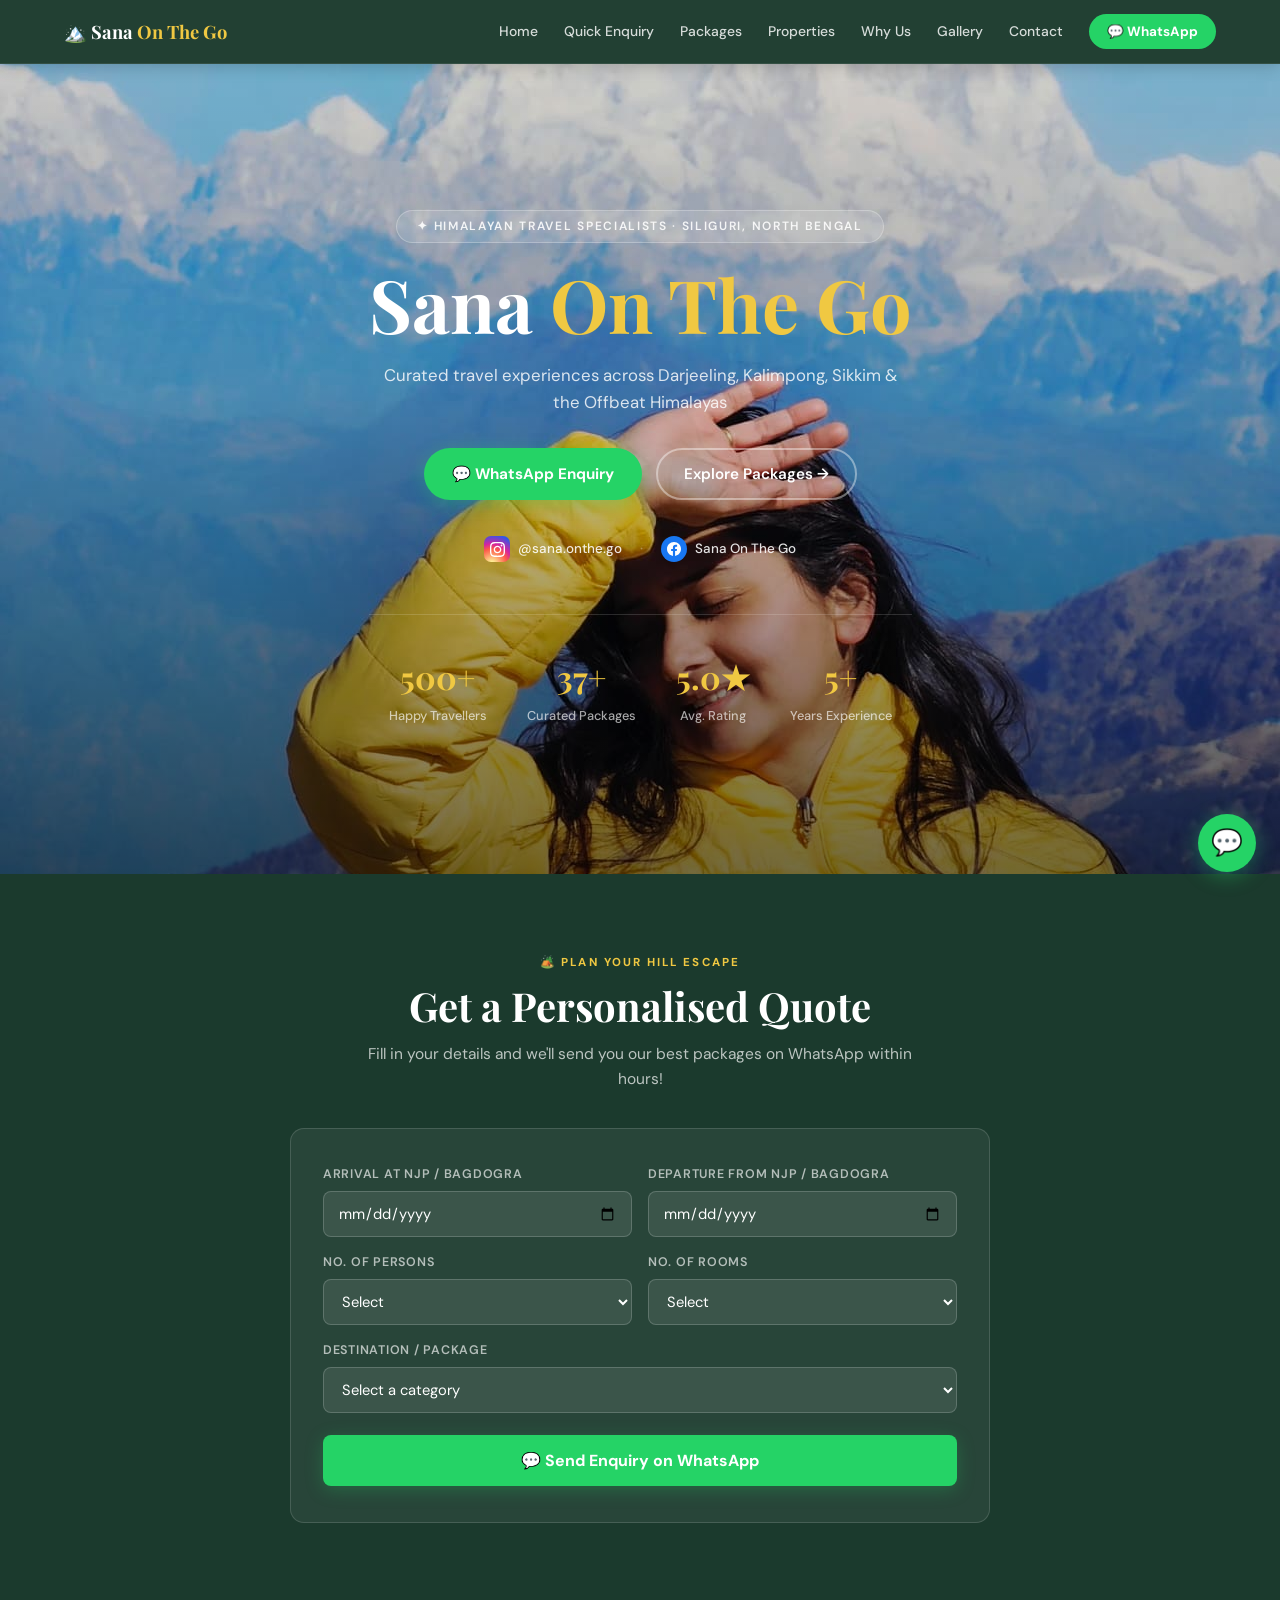
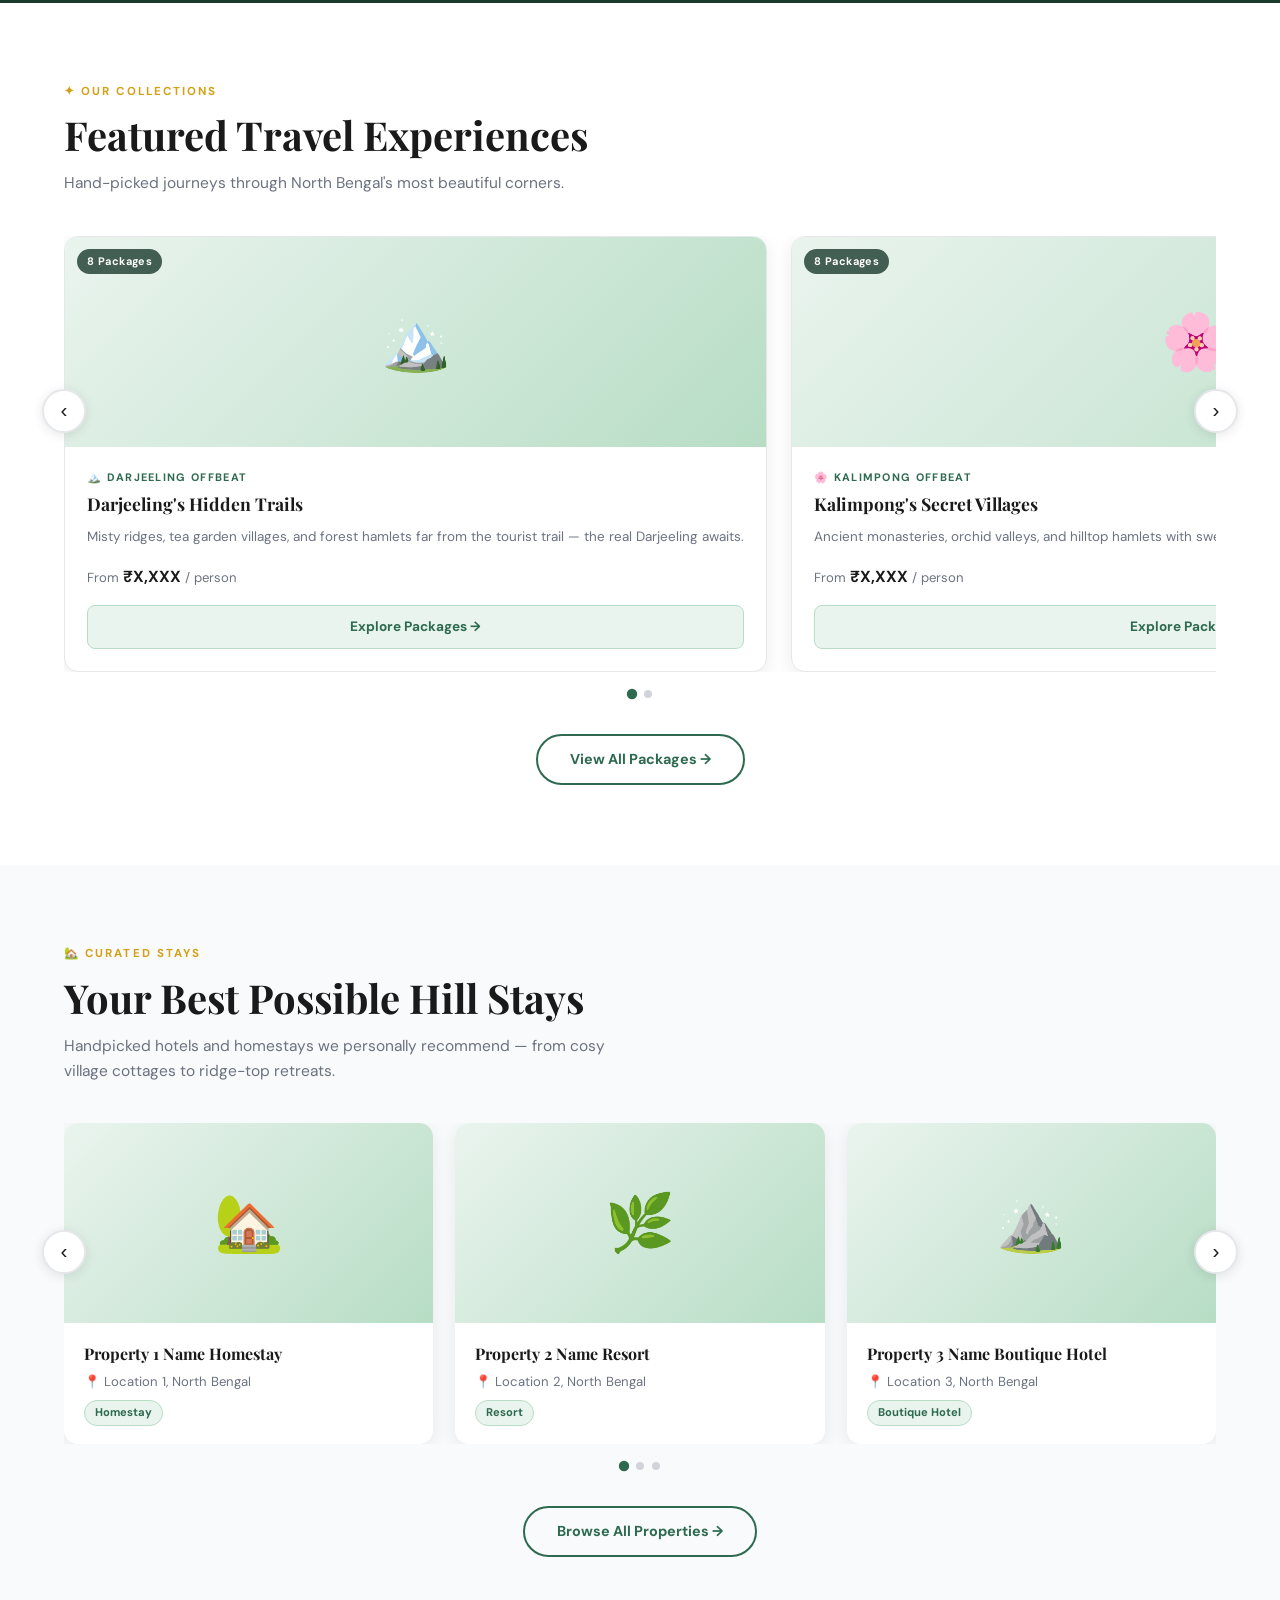
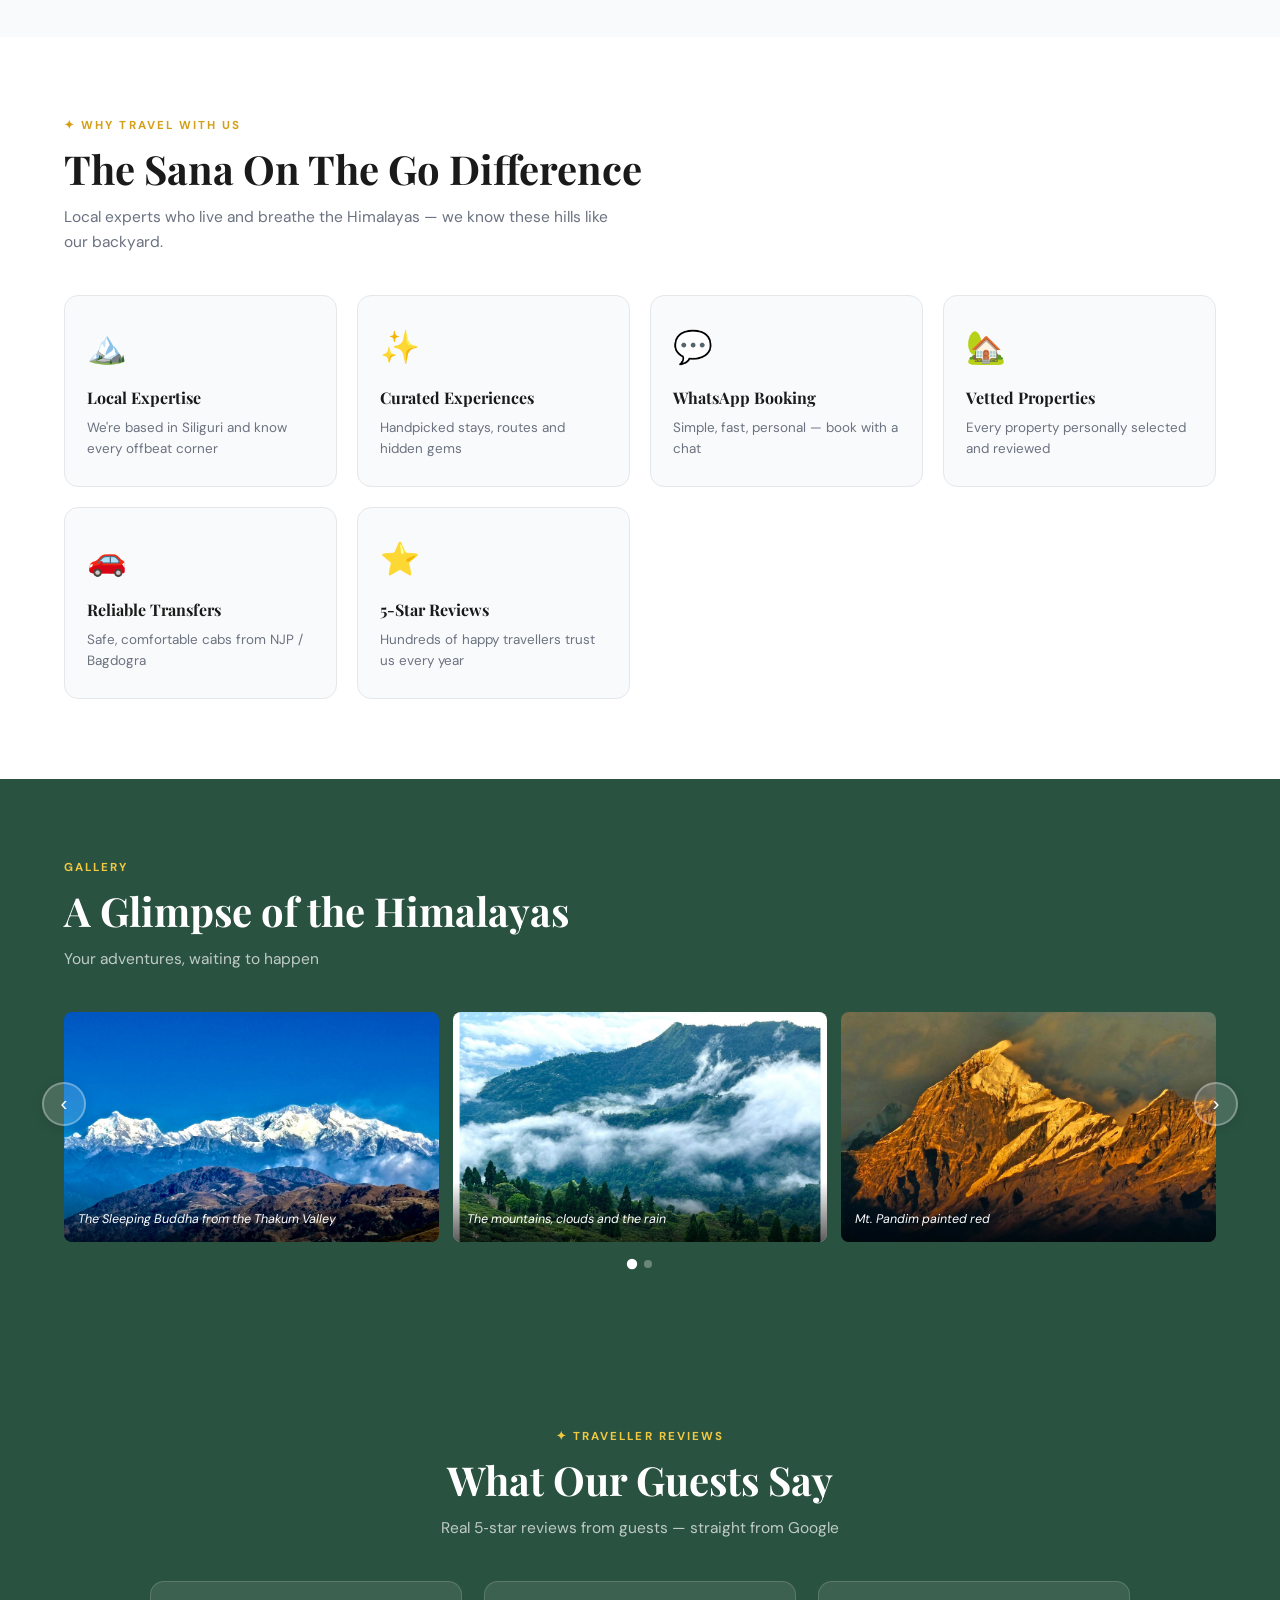
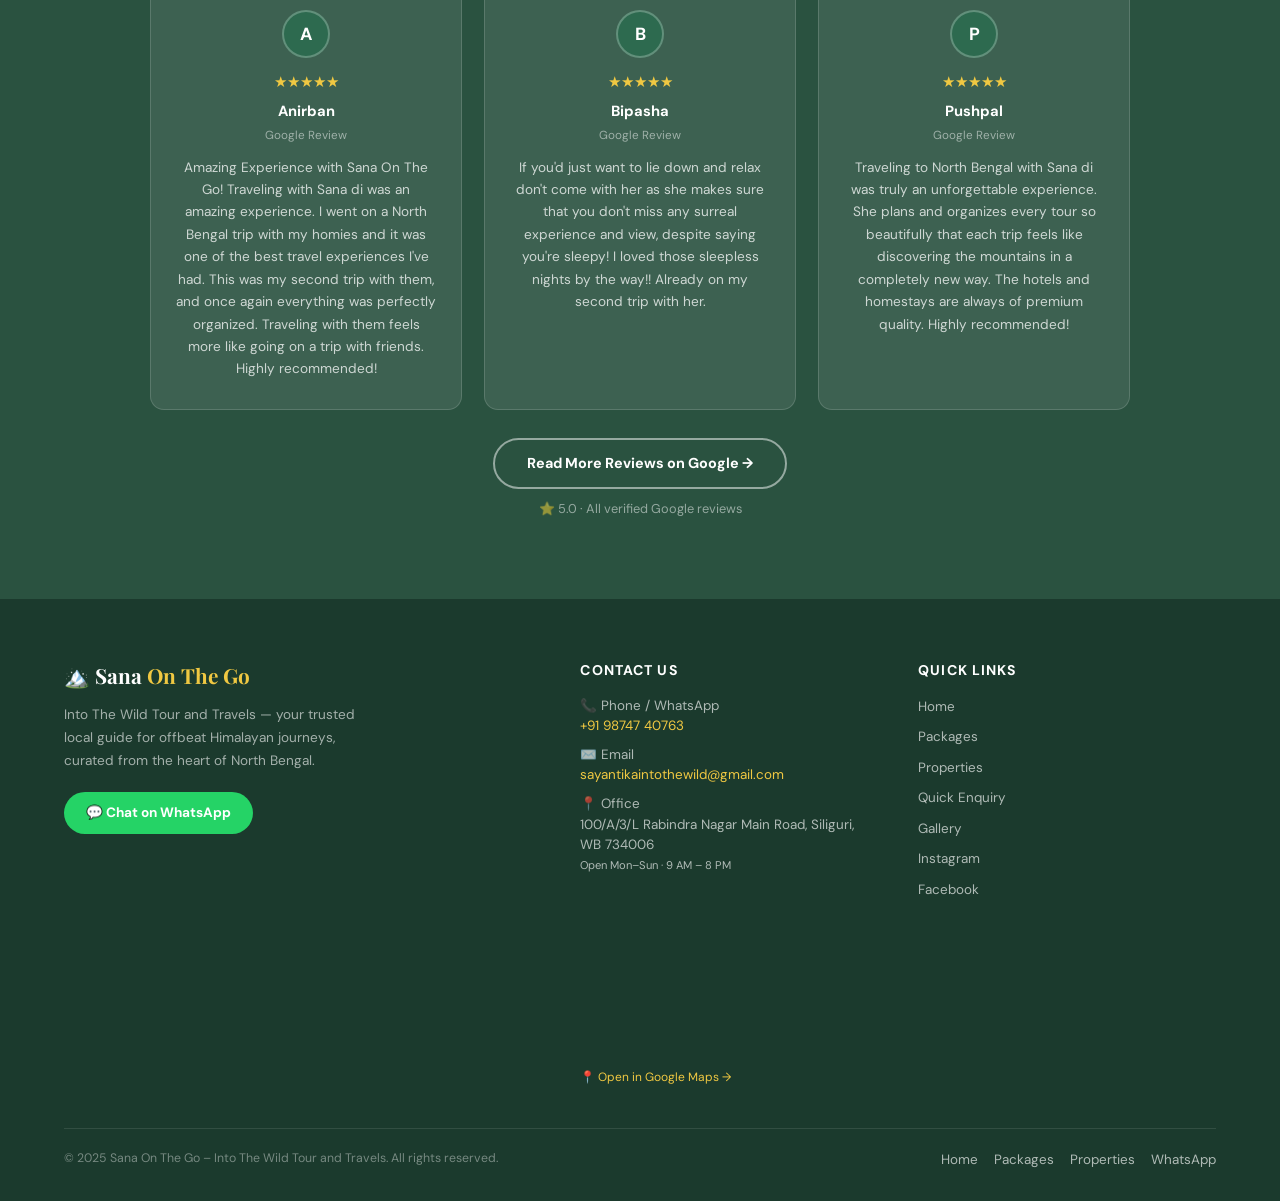
==== index.html @ be175240 "Enhance CSS styles and update destination options Added overflow-x:hidden to body and html styles. U" ====
<!DOCTYPE html>
<html lang="en">
<head>
  <meta charset="UTF-8" />
  <meta name="viewport" content="width=device-width, initial-scale=1.0" />
  <title>Sana On The Go | Best Travel Agency in North Bengal – Darjeeling, Sikkim, Kalimpong Tours</title>
  <meta name="description" content="Sana On The Go – curated offbeat tours across Darjeeling, Kalimpong, Sikkim & North Bengal. WhatsApp-first booking, handpicked stays, local expertise." />
  <link rel="preconnect" href="https://fonts.googleapis.com" />
  <link rel="preconnect" href="https://fonts.gstatic.com" crossorigin />
  <link href="https://fonts.googleapis.com/css2?family=Playfair+Display:wght@400;600;700&family=DM+Sans:wght@300;400;500;600&display=swap" rel="stylesheet" />
  <style>
    :root {
      --green-dark:  #1B3A2D;
      --green:       #2D6A4F;
      --green-light: #3A8C65;
      --green-pale:  #EAF4EE;
      --gold:        #D4A017;
      --gold-light:  #F0C842;
      --white:       #FFFFFF;
      --off-white:   #F9FAFB;
      --dark:        #1A1A1A;
      --text:        #2D2D2D;
      --muted:       #6B7280;
      --border:      #E5E7EB;
      --wa-green:    #25D366;
      --radius:      14px;
      --radius-sm:   8px;
      --shadow:      0 4px 20px rgba(0,0,0,0.08);
      --shadow-lg:   0 8px 40px rgba(0,0,0,0.13);
      --font-d:      'Playfair Display', serif;
      --font-b:      'DM Sans', sans-serif;
    }
    *, *::before, *::after { margin:0; padding:0; box-sizing:border-box; }
    html { scroll-behavior:smooth; overflow-x:hidden; }
    body { font-family:var(--font-b); color:var(--text); background:#fff; line-height:1.6; overflow-x:hidden; }
    img { max-width:100%; }
    a { text-decoration:none; }

    /* TOAST */
    .wa-toast {
      display:none; position:fixed; top:22px; left:50%; transform:translateX(-50%);
      background:#25D366; color:#fff; padding:11px 28px; border-radius:40px;
      font-size:.9rem; font-weight:600; z-index:9999;
      box-shadow:0 4px 20px rgba(37,211,102,.35);
    }
    .wa-toast.show { display:block; animation:tin .3s ease; }
    @keyframes tin { from{opacity:0;transform:translateX(-50%) translateY(-10px)} to{opacity:1;transform:translateX(-50%) translateY(0)} }

    /* NAV */
    nav {
      position:sticky; top:0; z-index:100;
      background:rgba(27,58,45,.97); backdrop-filter:blur(12px);
      border-bottom:1px solid rgba(255,255,255,.08);
      display:flex; align-items:center; justify-content:space-between;
      padding:0 5%; height:64px; box-shadow:0 2px 16px rgba(0,0,0,.2);
    }
    .nav-brand { font-family:var(--font-d); font-size:1.15rem; font-weight:700; color:#fff; }
    .nav-brand span { color:var(--gold-light); }
    .nav-links { display:flex; gap:26px; align-items:center; }
    .nav-links a { color:rgba(255,255,255,.82); font-size:.87rem; font-weight:500; transition:color .2s; }
    .nav-links a:hover { color:var(--gold-light); }
    .nav-wa { background:var(--wa-green); color:#fff !important; padding:7px 18px; border-radius:40px; font-weight:700 !important; font-size:.84rem !important; }
    .nav-wa:hover { background:#1ebe5d !important; }
    .nav-ham { display:none; background:none; border:none; cursor:pointer; padding:4px; }
    .nav-ham span { display:block; width:24px; height:2px; background:#fff; margin:5px 0; border-radius:2px; }
    .mob-nav { display:none; flex-direction:column; position:fixed; top:64px; left:0; right:0; z-index:99; background:var(--green-dark); border-bottom:1px solid rgba(255,255,255,.1); box-shadow:0 8px 24px rgba(0,0,0,.25); }
    .mob-nav.open { display:flex; }
    .mob-nav a { color:rgba(255,255,255,.85); font-size:.95rem; font-weight:500; padding:14px 5%; border-bottom:1px solid rgba(255,255,255,.07); transition:background .15s; }
    .mob-nav a:hover { background:rgba(255,255,255,.06); color:var(--gold-light); }
    @media(max-width:768px){ .nav-links{display:none} .nav-ham{display:block} }

    /* HERO */
    .hero { position:relative; min-height:90vh; display:flex; align-items:center; justify-content:center; text-align:center; overflow:hidden; background:#000; }
    .hero-bg { position:absolute; inset:0; background:url('images/hero.jpeg') center/cover no-repeat; opacity:1; }
    .hero-overlay { position:absolute; inset:0; background:linear-gradient(to bottom, rgba(0,0,0,0.08) 0%, rgba(0,0,0,0.15) 40%, rgba(0,0,0,0.55) 100%); }
    .hero-content { position:relative; z-index:2; max-width:700px; padding:0 24px; }
    .hero-badge { display:inline-block; background:rgba(255,255,255,.12); border:1px solid rgba(255,255,255,.25); color:rgba(255,255,255,.88); font-size:.75rem; font-weight:600; letter-spacing:.14em; text-transform:uppercase; padding:6px 20px; border-radius:40px; margin-bottom:20px; }
    .hero h1 { font-family:var(--font-d); font-size:clamp(2.8rem,6vw,4.6rem); font-weight:700; color:#fff; line-height:1.1; margin-bottom:18px; }
    .hero h1 span { color:var(--gold-light); }
    .hero p { font-size:1.05rem; color:rgba(255,255,255,.82); max-width:520px; margin:0 auto 32px; }
    .hero-cta { display:flex; gap:14px; justify-content:center; flex-wrap:wrap; margin-bottom:36px; }
    .btn-wa { background:var(--wa-green); color:#fff; padding:14px 28px; border-radius:50px; font-weight:700; font-size:.95rem; box-shadow:0 4px 18px rgba(37,211,102,.3); transition:.2s; }
    .btn-wa:hover { background:#1ebe5d; transform:translateY(-2px); }
    .btn-outline-w { background:transparent; color:#fff; border:2px solid rgba(255,255,255,.4); padding:12px 26px; border-radius:50px; font-weight:600; font-size:.95rem; transition:.2s; }
    .btn-outline-w:hover { background:rgba(255,255,255,.1); border-color:rgba(255,255,255,.7); }

    /* Social icons in hero */
    .hero-socials { display:flex; gap:18px; justify-content:center; align-items:center; }
    .hero-socials a { display:flex; align-items:center; gap:8px; color:rgba(255,255,255,.88); font-size:.84rem; font-weight:500; transition:opacity .2s; }
    .hero-socials a:hover { opacity:.75; }
    .soc-div { color:rgba(255,255,255,.3); }
    .insta-icon { background:radial-gradient(circle at 30% 107%, #fdf497 0%, #fdf497 5%, #fd5949 45%, #d6249f 60%, #285AEB 90%); border-radius:7px; width:26px; height:26px; display:flex; align-items:center; justify-content:center; flex-shrink:0; }
    .insta-icon svg { fill:#fff; width:15px; height:15px; }
    .fb-icon { background:#1877F2; border-radius:50%; width:26px; height:26px; display:flex; align-items:center; justify-content:center; flex-shrink:0; }
    .fb-icon svg { fill:#fff; width:14px; height:14px; }

    .hero-stats { display:flex; justify-content:center; gap:40px; flex-wrap:wrap; margin-top:52px; padding-top:36px; border-top:1px solid rgba(255,255,255,.15); }
    .hero-stat strong { display:block; font-family:var(--font-d); font-size:2rem; color:var(--gold-light); font-weight:700; }
    .hero-stat span { font-size:.8rem; color:rgba(255,255,255,.65); font-weight:500; }

    /* SECTION COMMON */
    section { padding:80px 5%; }
    .sec-label { font-size:.72rem; font-weight:700; letter-spacing:.18em; text-transform:uppercase; color:var(--gold); margin-bottom:10px; }
    .sec-title { font-family:var(--font-d); font-size:clamp(1.8rem,3.5vw,2.5rem); font-weight:700; color:var(--dark); margin-bottom:12px; line-height:1.2; }
    .sec-sub { color:var(--muted); font-size:.97rem; max-width:560px; }
    .sec-cta { margin-top:36px; text-align:center; }
    .btn-outline-g { display:inline-block; border:2px solid var(--green); color:var(--green); padding:12px 32px; border-radius:40px; font-weight:700; font-size:.9rem; transition:.2s; }
    .btn-outline-g:hover { background:var(--green); color:#fff; }

    /* BOOKING */
    #booking { background:var(--green-dark); }
    #booking .sec-label { color:var(--gold-light); }
    #booking .sec-title { color:#fff; }
    #booking .sec-sub { color:rgba(255,255,255,.7); margin:0 auto 36px; }
    #booking .inner { max-width:700px; margin:0 auto; text-align:center; }
    .booking-form { background:rgba(255,255,255,.06); border:1.5px solid rgba(255,255,255,.14); border-radius:var(--radius); padding:36px 32px; }
    .form-grid { display:grid; grid-template-columns:1fr 1fr; gap:16px; margin-bottom:16px; }
    @media(max-width:540px){ .form-grid{grid-template-columns:1fr} }
    .form-field { display:flex; flex-direction:column; gap:6px; text-align:left; }
    .form-field label { font-size:.78rem; font-weight:600; color:rgba(255,255,255,.65); text-transform:uppercase; letter-spacing:.06em; }
    .form-field input, .form-field select { padding:11px 14px; border:1.5px solid rgba(255,255,255,.18); border-radius:var(--radius-sm); font-family:var(--font-b); font-size:.92rem; color:#fff; background:rgba(255,255,255,.09); transition:border-color .2s; outline:none; }
    .form-field select option { background:var(--green-dark); color:#fff; }
    .form-field input:focus, .form-field select:focus { border-color:var(--gold-light); background:rgba(255,255,255,.13); }
    .form-field input.err, .form-field select.err { border-color:#f87171; }
    .ferr { font-size:.74rem; color:#f87171; display:none; margin-top:2px; }
    .ferr.show { display:block; }
    .btn-wa-submit { width:100%; margin-top:6px; background:var(--wa-green); color:#fff; border:none; padding:15px; border-radius:var(--radius-sm); font-family:var(--font-b); font-size:1rem; font-weight:700; cursor:pointer; transition:.2s; box-shadow:0 4px 18px rgba(37,211,102,.25); }
    .btn-wa-submit:hover { background:#1ebe5d; transform:translateY(-1px); }

    /* PACKAGES SLIDER */
    #packages { background:#fff; }
    .sl-outer { position:relative; margin-top:40px; max-width:100%; }
    .sl-vp { overflow:hidden; width:100%; }
    .sl-track { display:flex; transition:transform .45s cubic-bezier(.4,0,.2,1); will-change:transform; }

    /* Package cards */
    .pkg-card { flex-shrink:0; background:#fff; border-radius:var(--radius); border:1.5px solid var(--border); box-shadow:var(--shadow); overflow:hidden; display:flex; flex-direction:column; transition:transform .2s,box-shadow .2s; }
    .pkg-card:hover { transform:translateY(-5px); box-shadow:var(--shadow-lg); }
    .pkg-img { height:210px; background:linear-gradient(135deg,var(--green-pale),#b7ddc5); display:flex; align-items:center; justify-content:center; font-size:3.5rem; position:relative; overflow:hidden; }
    .pkg-img img { width:100%; height:100%; object-fit:cover; position:absolute; inset:0; }
    .pkg-badge { position:absolute; top:12px; left:12px; background:rgba(27,58,45,.8); color:#fff; font-size:.68rem; font-weight:700; padding:4px 10px; border-radius:20px; letter-spacing:.04em; }
    .pkg-body { padding:22px; flex:1; display:flex; flex-direction:column; }
    .pkg-cat { font-size:.68rem; font-weight:700; color:var(--green); text-transform:uppercase; letter-spacing:.12em; margin-bottom:7px; }
    .pkg-name { font-family:var(--font-d); font-size:1.1rem; font-weight:700; color:var(--dark); margin-bottom:10px; line-height:1.3; }
    .pkg-desc { font-size:.84rem; color:var(--muted); margin-bottom:16px; flex:1; line-height:1.6; }
    .pkg-price { font-size:.82rem; color:var(--muted); margin-bottom:16px; }
    .pkg-price strong { font-size:1rem; color:var(--dark); }
    .btn-pkg { display:block; text-align:center; background:var(--green-pale); color:var(--green); border:1.5px solid #b7ddc5; padding:10px; border-radius:var(--radius-sm); font-size:.85rem; font-weight:700; transition:.2s; }
    .btn-pkg:hover { background:var(--green); color:#fff; border-color:var(--green); }

    /* Custom package card */
    .pkg-custom-card { flex-shrink:0; background:linear-gradient(145deg,var(--green-dark),var(--green)); border-radius:var(--radius); box-shadow:var(--shadow); overflow:hidden; display:flex; flex-direction:column; align-items:center; justify-content:center; text-align:center; padding:36px 28px; gap:14px; min-height:360px; }
    .pkg-custom-card h3 { font-family:var(--font-d); font-size:1.2rem; color:#fff; line-height:1.3; }
    .pkg-custom-card p { font-size:.84rem; color:rgba(255,255,255,.78); line-height:1.6; }
    .btn-custom { background:var(--wa-green); color:#fff; padding:11px 24px; border-radius:40px; font-weight:700; font-size:.88rem; transition:.2s; }
    .btn-custom:hover { background:#1ebe5d; }

    /* Slider controls */
    .sl-btn { position:absolute; top:40%; transform:translateY(-50%); background:#fff; border:2px solid var(--border); width:44px; height:44px; border-radius:50%; font-size:1.3rem; cursor:pointer; z-index:5; display:flex; align-items:center; justify-content:center; box-shadow:0 2px 12px rgba(0,0,0,.1); transition:.2s; color:var(--dark); line-height:1; }
    .sl-btn:hover { background:var(--green-pale); border-color:var(--green); }
    .sl-btn.prev { left:-22px; }
    .sl-btn.next { right:-22px; }
    @media(max-width:600px){ .sl-btn.prev{left:4px} .sl-btn.next{right:4px} }
    .sl-dots { display:flex; justify-content:center; gap:8px; margin-top:18px; }
    .sl-dots button { width:8px; height:8px; border-radius:50%; border:none; background:#d1d5db; cursor:pointer; padding:0; transition:.2s; }
    .sl-dots button.on { background:var(--green); transform:scale(1.3); }

    /* PROPERTIES */
    #properties { background:var(--off-white); }
    .prop-card { flex-shrink:0; background:#fff; border-radius:var(--radius); box-shadow:var(--shadow); overflow:hidden; }
    .prop-img { height:200px; background:linear-gradient(135deg,var(--green-pale),#b7ddc5); display:flex; align-items:center; justify-content:center; font-size:3.5rem; overflow:hidden; position:relative; }
    .prop-img img { width:100%; height:100%; object-fit:cover; position:absolute; inset:0; }
    .prop-body { padding:18px 20px; }
    .prop-name { font-family:var(--font-d); font-size:1rem; font-weight:700; color:var(--dark); margin-bottom:4px; }
    .prop-loc { font-size:.82rem; color:var(--muted); }
    .prop-tag { display:inline-block; margin-top:8px; background:var(--green-pale); border:1px solid #b7ddc5; color:var(--green); font-size:.7rem; font-weight:700; padding:3px 10px; border-radius:20px; }

    /* WHY US */
    #why-us { background:#fff; }
    .why-grid { display:grid; grid-template-columns:repeat(auto-fill,minmax(220px,1fr)); gap:20px; margin-top:40px; }
    .why-card { background:var(--off-white); border:1.5px solid var(--border); border-radius:var(--radius); padding:26px 22px; transition:.2s; }
    .why-card:hover { transform:translateY(-4px); box-shadow:var(--shadow); border-color:#b7ddc5; }
    .why-icon { font-size:2rem; margin-bottom:12px; }
    .why-card h4 { font-family:var(--font-d); font-size:1rem; font-weight:700; color:var(--dark); margin-bottom:6px; }
    .why-card p { font-size:.84rem; color:var(--muted); }

    /* GALLERY */
    #gallery { background:#2A5240; }
    #gallery .sec-label { color:var(--gold-light); }
    #gallery .sec-title { color:#fff; }
    #gallery .sec-sub { color:rgba(255,255,255,.7); }
    #gallery .sl-btn { background:rgba(255,255,255,.15); border-color:rgba(255,255,255,.3); color:#fff; }
    #gallery .sl-btn:hover { background:rgba(255,255,255,.25); }
    #gallery .sl-dots button { background:rgba(255,255,255,.3); }
    #gallery .sl-dots button.on { background:#fff; }
    .gal-slide { flex-shrink:0; border-radius:var(--radius-sm); overflow:hidden; position:relative; }
    .gal-slide img { width:100%; height:230px; object-fit:cover; display:block; transition:transform .35s; }
    .gal-slide:hover img { transform:scale(1.04); }
    .gal-cap { position:absolute; bottom:0; left:0; right:0; background:linear-gradient(to top,rgba(0,0,0,.65),transparent); color:#fff; padding:28px 14px 12px; font-size:.78rem; font-style:italic; }

    /* REVIEWS — centred */
    #reviews { background:#2A5240; }
    #reviews .sec-label { color:var(--gold-light); }
    #reviews .sec-title { color:#fff; }
    #reviews .sec-sub { color:rgba(255,255,255,.7); }
    .reviews-wrap { max-width:980px; margin:0 auto; text-align:center; }
    .reviews-wrap .sec-sub { margin:0 auto; }
    .reviews-grid { display:grid; grid-template-columns:repeat(3,1fr); gap:22px; margin-top:40px; }
    @media(max-width:860px){ .reviews-grid{grid-template-columns:1fr 1fr} }
    @media(max-width:580px){ .reviews-grid{grid-template-columns:1fr} }
    .review-card { background:rgba(255,255,255,.09); border:1.5px solid rgba(255,255,255,.15); border-radius:var(--radius); padding:28px 24px; display:flex; flex-direction:column; align-items:center; text-align:center; }
    .review-av { width:48px; height:48px; border-radius:50%; background:var(--green); color:#fff; display:flex; align-items:center; justify-content:center; font-weight:700; font-size:1.1rem; margin-bottom:12px; flex-shrink:0; border:2px solid rgba(255,255,255,.25); }
    .review-stars { color:var(--gold-light); font-size:.95rem; margin-bottom:6px; }
    .review-name { font-weight:700; font-size:.92rem; margin-bottom:2px; color:#fff; }
    .review-src { font-size:.73rem; color:rgba(255,255,255,.5); margin-bottom:12px; }
    .review-text { font-size:.85rem; color:rgba(255,255,255,.75); line-height:1.65; text-align:center; }
    .reviews-cta { text-align:center; margin-top:28px; }
    .btn-outline-w-rev { display:inline-block; border:2px solid rgba(255,255,255,.5); color:#fff; padding:12px 32px; border-radius:40px; font-weight:700; font-size:.9rem; transition:.2s; }
    .btn-outline-w-rev:hover { background:rgba(255,255,255,.12); border-color:#fff; }
    .reviews-note { text-align:center; font-size:.8rem; color:rgba(255,255,255,.5); margin-top:10px; }

    /* FOOTER */
    footer { background:var(--green-dark); color:rgba(255,255,255,.75); padding:60px 5% 30px; }
    .footer-grid { display:grid; grid-template-columns:1.6fr 1fr 1fr; gap:40px; margin-bottom:40px; }
    @media(max-width:768px){ .footer-grid{grid-template-columns:1fr} }
    .footer-brand { font-family:var(--font-d); font-size:1.3rem; font-weight:700; color:#fff; margin-bottom:10px; }
    .footer-brand span { color:var(--gold-light); }
    .footer-desc { font-size:.85rem; color:rgba(255,255,255,.6); line-height:1.7; max-width:300px; margin-bottom:20px; }
    .footer-wa { background:var(--wa-green); color:#fff; padding:10px 22px; border-radius:40px; font-weight:700; font-size:.85rem; display:inline-block; }
    footer h4 { color:#fff; font-size:.88rem; font-weight:700; margin-bottom:14px; text-transform:uppercase; letter-spacing:.08em; }
    footer a { color:rgba(255,255,255,.65); font-size:.84rem; transition:color .2s; }
    footer a:hover { color:var(--gold-light); }
    .footer-links { display:flex; flex-direction:column; gap:9px; }
    .footer-ci { font-size:.84rem; color:rgba(255,255,255,.65); margin-bottom:9px; line-height:1.5; }
    .footer-ci a { color:var(--gold-light); }
    .footer-map { margin-top:4px; }
    .footer-bottom { border-top:1px solid rgba(255,255,255,.1); padding-top:20px; display:flex; justify-content:space-between; flex-wrap:wrap; gap:10px; font-size:.77rem; color:rgba(255,255,255,.4); }

    /* FLOAT WA */
    .float-wa { position:fixed; bottom:28px; right:24px; background:var(--wa-green); color:#fff; width:58px; height:58px; border-radius:50%; display:flex; align-items:center; justify-content:center; font-size:1.6rem; box-shadow:0 4px 20px rgba(37,211,102,.4); z-index:200; transition:.2s; animation:wap 2.5s infinite; }
    .float-wa:hover { transform:scale(1.1); }
    @keyframes wap { 0%,100%{box-shadow:0 4px 20px rgba(37,211,102,.4)} 50%{box-shadow:0 4px 32px rgba(37,211,102,.7)} }

    /* ── RESPONSIVE ── */

    /* Tablet */
    @media(max-width:900px){
      .footer-grid { grid-template-columns:1fr 1fr; }
      .reviews-grid { grid-template-columns:1fr 1fr; }
    }

    /* Mobile landscape / large phone */
    @media(max-width:768px){
      /* Global */
      body { overflow-x:hidden; }
      section { padding:52px 5%; }

      /* Hero — proportionate, not too tall */
      .hero { min-height:60vh; max-height:680px; }
      .hero h1 { font-size:2.2rem; }
      .hero p { font-size:.93rem; }
      .hero-badge { font-size:.68rem; padding:5px 14px; }
      .hero-cta { gap:10px; }
      .btn-wa, .btn-outline-w { padding:12px 20px; font-size:.88rem; }
      .hero-stats { gap:18px; margin-top:32px; padding-top:24px; }
      .hero-stat strong { font-size:1.5rem; }
      .hero-stat span { font-size:.72rem; }
      .hero-socials { gap:12px; font-size:.78rem; }

      /* Nav */
      .nav-links { display:none; }
      .nav-ham { display:block; }

      /* Sections headings */
      .sec-title { font-size:1.6rem; }
      .sec-sub { font-size:.9rem; }

      /* Booking form */
      .booking-form { padding:22px 16px; }
      .form-grid { grid-template-columns:1fr; gap:12px; }

      /* Sliders — show 1 card on mobile */
      .sl-btn.prev { left:2px; }
      .sl-btn.next { right:2px; }

      /* Why grid */
      .why-grid { grid-template-columns:1fr 1fr; }

      /* Reviews */
      .reviews-grid { grid-template-columns:1fr; }

      /* Footer */
      .footer-grid { grid-template-columns:1fr; gap:28px; }
      .footer-desc { max-width:100%; }
    }

    /* Small phones */
    @media(max-width:480px){
      /* Hero — compact on small screens */
      .hero { min-height:52vh; max-height:560px; }
      .hero h1 { font-size:1.85rem; line-height:1.15; }
      .hero p { font-size:.87rem; margin-bottom:22px; }
      .hero-badge { display:none; }
      .hero-cta { flex-direction:column; align-items:center; gap:10px; }
      .btn-wa, .btn-outline-w { width:100%; max-width:280px; text-align:center; padding:13px 18px; }
      .hero-stats { gap:14px; }
      .hero-stat strong { font-size:1.35rem; }
      .hero-socials { flex-wrap:wrap; justify-content:center; gap:10px; }
      .soc-div { display:none; }

      /* Why grid */
      .why-grid { grid-template-columns:1fr; }

      /* Booking */
      .booking-form { padding:18px 14px; }
      .form-field input, .form-field select { font-size:.88rem; padding:10px 12px; }

      /* Slider arrows inset */
      .sl-btn { width:36px; height:36px; font-size:1.1rem; }
      .sl-btn.prev { left:0; }
      .sl-btn.next { right:0; }

      /* Package cards on mobile — no overflow */
      .pkg-img { height:170px; }

      /* Footer map */
      .footer-map iframe { height:140px; }

      /* Reviews 1 col already set above */
      .reviews-grid { grid-template-columns:1fr; }
    }
  </style>
</head>
<body>

<div class="wa-toast" id="waToast">✅ Opening WhatsApp… we'll reply within a few hours!</div>

<!-- NAV -->
<nav>
  <a href="index.html" class="nav-brand">🏔️ Sana <span>On The Go</span></a>
  <div class="nav-links">
    <a href="index.html">Home</a>
    <a href="#booking">Quick Enquiry</a>
    <a href="packages.html">Packages</a>
    <a href="properties.html">Properties</a>
    <a href="#why-us">Why Us</a>
    <a href="#gallery">Gallery</a>
    <a href="#contact">Contact</a>
    <a href="https://wa.me/919874740763?text=Hi%20Sana%20On%20The%20Go!%20I%20am%20interested%20in%20a%20tour%20package." class="nav-wa" target="_blank" onclick="showToast()">💬 WhatsApp</a>
  </div>
  <button class="nav-ham" id="ham" aria-label="Menu"><span></span><span></span><span></span></button>
</nav>
<div class="mob-nav" id="mobNav">
  <a href="index.html">Home</a>
  <a href="#booking">Quick Enquiry</a>
  <a href="packages.html">Packages</a>
  <a href="properties.html">Properties</a>
  <a href="#why-us">Why Us</a>
  <a href="#gallery">Gallery</a>
  <a href="#contact">Contact</a>
  <a href="https://wa.me/919874740763" target="_blank" onclick="showToast()">💬 WhatsApp Us</a>
</div>

<!-- HERO -->
<section class="hero">
  <div class="hero-bg"></div>
  <div class="hero-overlay"></div>
  <div class="hero-content">
    <div class="hero-badge">✦ Himalayan Travel Specialists · Siliguri, North Bengal</div>
    <h1>Sana <span>On The Go</span></h1>
    <p>Curated travel experiences across Darjeeling, Kalimpong, Sikkim &amp; the Offbeat Himalayas</p>
    <div class="hero-cta">
      <a href="https://wa.me/919874740763?text=Hi%20Sana%20On%20The%20Go!%20I%20am%20interested%20in%20your%20travel%20packages." class="btn-wa" target="_blank" onclick="showToast()">💬 WhatsApp Enquiry</a>
      <a href="packages.html" class="btn-outline-w">Explore Packages →</a>
    </div>
    <!-- Social icons with brand colours -->
    <div class="hero-socials">
      <a href="https://www.instagram.com/sana.onthe.go" target="_blank" aria-label="Instagram">
        <span class="insta-icon">
          <svg viewBox="0 0 24 24"><path d="M12 2.163c3.204 0 3.584.012 4.85.07 3.252.148 4.771 1.691 4.919 4.919.058 1.265.069 1.645.069 4.849 0 3.205-.012 3.584-.069 4.849-.149 3.225-1.664 4.771-4.919 4.919-1.266.058-1.644.07-4.85.07-3.204 0-3.584-.012-4.849-.07-3.26-.149-4.771-1.699-4.919-4.92-.058-1.265-.07-1.644-.07-4.849 0-3.204.013-3.583.07-4.849.149-3.227 1.664-4.771 4.919-4.919 1.266-.057 1.645-.069 4.849-.069zm0-2.163c-3.259 0-3.667.014-4.947.072-4.358.2-6.78 2.618-6.98 6.98-.059 1.281-.073 1.689-.073 4.948 0 3.259.014 3.668.072 4.948.2 4.358 2.618 6.78 6.98 6.98 1.281.058 1.689.072 4.948.072 3.259 0 3.668-.014 4.948-.072 4.354-.2 6.782-2.618 6.979-6.98.059-1.28.073-1.689.073-4.948 0-3.259-.014-3.667-.072-4.947-.196-4.354-2.617-6.78-6.979-6.98-1.281-.059-1.69-.073-4.949-.073zm0 5.838c-3.403 0-6.162 2.759-6.162 6.162s2.759 6.163 6.162 6.163 6.162-2.759 6.162-6.163c0-3.403-2.759-6.162-6.162-6.162zm0 10.162c-2.209 0-4-1.79-4-4 0-2.209 1.791-4 4-4s4 1.791 4 4c0 2.21-1.791 4-4 4zm6.406-11.845c-.796 0-1.441.645-1.441 1.44s.645 1.44 1.441 1.44c.795 0 1.439-.645 1.439-1.44s-.644-1.44-1.439-1.44z"/></svg>
        </span>
        @sana.onthe.go
      </a>
      <span class="soc-div">·</span>
      <a href="https://www.facebook.com/share/1CQNotCTJ3/" target="_blank" aria-label="Facebook">
        <span class="fb-icon">
          <svg viewBox="0 0 24 24"><path d="M24 12.073c0-6.627-5.373-12-12-12s-12 5.373-12 12c0 5.99 4.388 10.954 10.125 11.854v-8.385H7.078v-3.47h3.047V9.43c0-3.007 1.792-4.669 4.533-4.669 1.312 0 2.686.235 2.686.235v2.953H15.83c-1.491 0-1.956.925-1.956 1.874v2.25h3.328l-.532 3.47h-2.796v8.385C19.612 23.027 24 18.062 24 12.073z"/></svg>
        </span>
        Sana On The Go
      </a>
    </div>
    <div class="hero-stats">
      <div class="hero-stat"><strong>500+</strong><span>Happy Travellers</span></div>
      <div class="hero-stat"><strong>37+</strong><span>Curated Packages</span></div>
      <div class="hero-stat"><strong>5.0★</strong><span>Avg. Rating</span></div>
      <div class="hero-stat"><strong>5+</strong><span>Years Experience</span></div>
    </div>
  </div>
</section>

<!-- BOOKING -->
<section id="booking">
  <div class="inner">
    <div class="sec-label">🏕️ Plan Your Hill Escape</div>
    <h2 class="sec-title">Get a Personalised Quote</h2>
    <p class="sec-sub">Fill in your details and we'll send you our best packages on WhatsApp within hours!</p>
    <div class="booking-form">
      <div class="form-grid">
        <div class="form-field">
          <label>Arrival at NJP / Bagdogra</label>
          <input type="date" id="arrDate" />
          <span class="ferr" id="eArr">Please select an arrival date.</span>
        </div>
        <div class="form-field">
          <label>Departure from NJP / Bagdogra</label>
          <input type="date" id="depDate" />
          <span class="ferr" id="eDep">Departure must be after arrival date.</span>
        </div>
        <div class="form-field">
          <label>No. of Persons</label>
          <select id="persons">
            <option value="">Select</option>
            <option>1</option><option>2</option><option>3</option><option>4</option>
            <option>5</option><option>6</option><option>7</option><option>8</option>
            <option>9</option><option>10+</option>
          </select>
          <span class="ferr" id="ePer">Please select number of persons.</span>
        </div>
        <div class="form-field">
          <label>No. of Rooms</label>
          <select id="rooms">
            <option value="">Select</option>
            <option>1</option><option>2</option><option>3</option>
            <option>4</option><option>5</option><option>6+</option>
          </select>
          <span class="ferr" id="eRom">Please select number of rooms.</span>
        </div>
        <div class="form-field" style="grid-column:1/-1">
          <label>Destination / Package</label>
          <select id="dest">
            <option value="">Select a category</option>
            <option value="Darjeeling Offbeat">🏔️ Darjeeling Offbeat</option>
            <option value="Kalimpong Offbeat">🌸 Kalimpong Offbeat</option>
            <option value="Darjeeling &amp; Kalimpong Mixed">🗺️ Darjeeling &amp; Kalimpong Mixed</option>
            <option value="Offbeat &amp; Darjeeling Town">🍵 Offbeat &amp; Darjeeling Town</option>
            <option value="Offbeat Sikkim">⛰️ Offbeat Sikkim</option>
            <option value="Jungle Safari">🐘 Jungle Safari Based</option>
            <option value="Custom">✨ Custom Package</option>
          </select>
        </div>
      </div>
      <button class="btn-wa-submit" onclick="submitEnquiry()">💬 Send Enquiry on WhatsApp</button>
    </div>
  </div>
</section>

<!-- PACKAGES SLIDER -->
<section id="packages">
  <div class="sec-label">✦ Our Collections</div>
  <h2 class="sec-title">Featured Travel Experiences</h2>
  <p class="sec-sub">Hand-picked journeys through North Bengal's most beautiful corners.</p>
  <div class="sl-outer" id="pkgOuter">
    <button class="sl-btn prev" id="pkgPrev" aria-label="Prev">&#8249;</button>
    <div class="sl-vp" id="pkgVP">
      <div class="sl-track" id="pkgTrack">
        <div class="pkg-card">
          <div class="pkg-img"><span>🏔️</span><img src="images/darjeeling-offbeat.jpg" alt="" onerror="this.style.display='none'"/><div class="pkg-badge">8 Packages</div></div>
          <div class="pkg-body"><div class="pkg-cat">🏔️ Darjeeling Offbeat</div><div class="pkg-name">Darjeeling's Hidden Trails</div><div class="pkg-desc">Misty ridges, tea garden villages, and forest hamlets far from the tourist trail — the real Darjeeling awaits.</div><div class="pkg-price">From <strong>₹X,XXX</strong> / person</div><a href="packages.html#darjeeling" class="btn-pkg">Explore Packages →</a></div>
        </div>
        <div class="pkg-card">
          <div class="pkg-img"><span>🌸</span><img src="images/kalimpong-offbeat.jpg" alt="" onerror="this.style.display='none'"/><div class="pkg-badge">8 Packages</div></div>
          <div class="pkg-body"><div class="pkg-cat">🌸 Kalimpong Offbeat</div><div class="pkg-name">Kalimpong's Secret Villages</div><div class="pkg-desc">Ancient monasteries, orchid valleys, and hilltop hamlets with sweeping Himalayan views — Kalimpong off the beaten path.</div><div class="pkg-price">From <strong>₹X,XXX</strong> / person</div><a href="packages.html#kalimpong" class="btn-pkg">Explore Packages →</a></div>
        </div>
        <div class="pkg-card">
          <div class="pkg-img"><span>🐘</span><img src="images/jungle-safari.jpg" alt="" onerror="this.style.display='none'"/><div class="pkg-badge">7 Packages</div></div>
          <div class="pkg-body"><div class="pkg-cat">🐘 Jungle Safari</div><div class="pkg-name">Dooars Wildlife Safaris</div><div class="pkg-desc">Encounter elephants, rhinos and leopards in Gorumara, Jaldapara &amp; Chapramari — the wild heart of the Dooars.</div><div class="pkg-price">From <strong>₹X,XXX</strong> / person</div><a href="packages.html#jungle" class="btn-pkg">Explore Packages →</a></div>
        </div>
        <div class="pkg-card">
          <div class="pkg-img"><span>🗺️</span><img src="images/mixed-circuit.jpg" alt="" onerror="this.style.display='none'"/><div class="pkg-badge">7 Packages</div></div>
          <div class="pkg-body"><div class="pkg-cat">🗺️ Mixed Circuit</div><div class="pkg-name">The Best of Both Hills</div><div class="pkg-desc">Combine the charms of Darjeeling and Kalimpong in one seamless circuit — offbeat villages and viewpoints.</div><div class="pkg-price">From <strong>₹X,XXX</strong> / person</div><a href="packages.html#mixed" class="btn-pkg">Explore Packages →</a></div>
        </div>
        <div class="pkg-card">
          <div class="pkg-img"><span>🍵</span><img src="images/darjeeling-town.jpg" alt="" onerror="this.style.display='none'"/><div class="pkg-badge">7 Packages</div></div>
          <div class="pkg-body"><div class="pkg-cat">🍵 With Darjeeling Town</div><div class="pkg-name">Offbeat + Toy Train Town</div><div class="pkg-desc">Offbeat hill villages plus iconic Darjeeling town — Tiger Hill sunrises, Batasia Loop &amp; the Toy Train.</div><div class="pkg-price">From <strong>₹X,XXX</strong> / person</div><a href="packages.html#darjtown" class="btn-pkg">Explore Packages →</a></div>
        </div>
        <div class="pkg-custom-card">
          <div style="font-size:2.8rem">✨</div>
          <h3>Design Your Dream Trip</h3>
          <p>Any destination, any duration, any group size. We'll craft a bespoke Himalayan journey just for you.</p>
          <a href="https://wa.me/919874740763?text=Hi!%20I%20want%20to%20plan%20a%20custom%20tour%20package." class="btn-custom" target="_blank" onclick="showToast()">💬 Chat with Us</a>
        </div>
      </div>
    </div>
    <button class="sl-btn next" id="pkgNext" aria-label="Next">&#8250;</button>
  </div>
  <div class="sl-dots" id="pkgDots"></div>
  <div class="sec-cta"><a href="packages.html" class="btn-outline-g">View All Packages →</a></div>
</section>

<!-- PROPERTIES SLIDER -->
<section id="properties">
  <div class="sec-label">🏡 Curated Stays</div>
  <h2 class="sec-title">Your Best Possible Hill Stays</h2>
  <p class="sec-sub">Handpicked hotels and homestays we personally recommend — from cosy village cottages to ridge-top retreats.</p>
  <div class="sl-outer" id="propOuter">
    <button class="sl-btn prev" id="propPrev" aria-label="Prev">&#8249;</button>
    <div class="sl-vp" id="propVP">
      <div class="sl-track" id="propTrack">
        <div class="prop-card"><div class="prop-img"><span>🏡</span><img src="images/property-1.jpg" alt="" onerror="this.style.display='none'"/></div><div class="prop-body"><div class="prop-name">Property 1 Name Homestay</div><div class="prop-loc">📍 Location 1, North Bengal</div><span class="prop-tag">Homestay</span></div></div>
        <div class="prop-card"><div class="prop-img"><span>🌿</span><img src="images/property-2.jpg" alt="" onerror="this.style.display='none'"/></div><div class="prop-body"><div class="prop-name">Property 2 Name Resort</div><div class="prop-loc">📍 Location 2, North Bengal</div><span class="prop-tag">Resort</span></div></div>
        <div class="prop-card"><div class="prop-img"><span>⛰️</span><img src="images/property-3.jpg" alt="" onerror="this.style.display='none'"/></div><div class="prop-body"><div class="prop-name">Property 3 Name Boutique Hotel</div><div class="prop-loc">📍 Location 3, North Bengal</div><span class="prop-tag">Boutique Hotel</span></div></div>
        <div class="prop-card"><div class="prop-img"><span>🍵</span><img src="images/property-4.jpg" alt="" onerror="this.style.display='none'"/></div><div class="prop-body"><div class="prop-name">Property 4 Name Tea Estate Stay</div><div class="prop-loc">📍 Location 4, North Bengal</div><span class="prop-tag">Tea Estate</span></div></div>
        <div class="prop-card"><div class="prop-img"><span>🌄</span><img src="images/property-5.jpg" alt="" onerror="this.style.display='none'"/></div><div class="prop-body"><div class="prop-name">Property 5 Name Eco Lodge</div><div class="prop-loc">📍 Location 5, North Bengal</div><span class="prop-tag">Eco Lodge</span></div></div>
        <div class="prop-card"><div class="prop-img"><span>🏕️</span><img src="images/property-6.jpg" alt="" onerror="this.style.display='none'"/></div><div class="prop-body"><div class="prop-name">Property 6 Name Forest Cottage</div><div class="prop-loc">📍 Location 6, North Bengal</div><span class="prop-tag">Forest Cottage</span></div></div>
        <div class="prop-card"><div class="prop-img"><span>🌸</span><img src="images/property-7.jpg" alt="" onerror="this.style.display='none'"/></div><div class="prop-body"><div class="prop-name">Property 7 Name Valley View</div><div class="prop-loc">📍 Location 7, North Bengal</div><span class="prop-tag">Valley View</span></div></div>
      </div>
    </div>
    <button class="sl-btn next" id="propNext" aria-label="Next">&#8250;</button>
  </div>
  <div class="sl-dots" id="propDots"></div>
  <div class="sec-cta"><a href="properties.html" class="btn-outline-g">Browse All Properties →</a></div>
</section>

<!-- WHY US -->
<section id="why-us">
  <div class="sec-label">✦ Why Travel with Us</div>
  <h2 class="sec-title">The Sana On The Go Difference</h2>
  <p class="sec-sub">Local experts who live and breathe the Himalayas — we know these hills like our backyard.</p>
  <div class="why-grid">
    <div class="why-card"><div class="why-icon">🏔️</div><h4>Local Expertise</h4><p>We're based in Siliguri and know every offbeat corner</p></div>
    <div class="why-card"><div class="why-icon">✨</div><h4>Curated Experiences</h4><p>Handpicked stays, routes and hidden gems</p></div>
    <div class="why-card"><div class="why-icon">💬</div><h4>WhatsApp Booking</h4><p>Simple, fast, personal — book with a chat</p></div>
    <div class="why-card"><div class="why-icon">🏡</div><h4>Vetted Properties</h4><p>Every property personally selected and reviewed</p></div>
    <div class="why-card"><div class="why-icon">🚗</div><h4>Reliable Transfers</h4><p>Safe, comfortable cabs from NJP / Bagdogra</p></div>
    <div class="why-card"><div class="why-icon">⭐</div><h4>5-Star Reviews</h4><p>Hundreds of happy travellers trust us every year</p></div>
  </div>
</section>

<!-- GALLERY -->
<section id="gallery">
  <div class="sec-label">Gallery</div>
  <h2 class="sec-title">A Glimpse of the Himalayas</h2>
  <p class="sec-sub">Your adventures, waiting to happen</p>
  <div class="sl-outer" id="galOuter">
    <button class="sl-btn prev" id="galPrev" aria-label="Prev">&#8249;</button>
    <div class="sl-vp" id="galVP">
      <div class="sl-track" id="galTrack">
        <div class="gal-slide"><img src="images/gallery-1.JPG" alt="Sleeping Buddha"/><div class="gal-cap">The Sleeping Buddha from the Thakum Valley</div></div>
        <div class="gal-slide"><img src="images/gallery-2.JPG" alt="Mountains"/><div class="gal-cap">The mountains, clouds and the rain</div></div>
        <div class="gal-slide"><img src="images/gallery-3.JPG" alt="Mt Pandim"/><div class="gal-cap">Mt. Pandim painted red</div></div>
        <div class="gal-slide"><img src="images/gallery-4.JPG" alt="Darjeeling"/><div class="gal-cap">Darjeeling, where the champagne of teas are made</div></div>
        <div class="gal-slide"><img src="images/gallery-5.jpeg" alt="Gurudongmar"/><div class="gal-cap">The breathtaking holy Gurudongmar Lake</div></div>
        <div class="gal-slide"><img src="images/gallery-6.JPG" alt="Hills"/><div class="gal-cap">Kahi door jab din dhal jaye</div></div>
      </div>
    </div>
    <button class="sl-btn next" id="galNext" aria-label="Next">&#8250;</button>
  </div>
  <div class="sl-dots" id="galDots"></div>
</section>

<!-- REVIEWS -->
<section id="reviews">
  <div class="reviews-wrap">
    <div class="sec-label">✦ Traveller Reviews</div>
    <h2 class="sec-title">What Our Guests Say</h2>
    <p class="sec-sub">Real 5‑star reviews from guests — straight from Google</p>
    <div class="reviews-grid">
      <div class="review-card">
        <div class="review-av">A</div>
        <div class="review-stars">★★★★★</div>
        <div class="review-name">Anirban</div>
        <div class="review-src">Google Review</div>
        <div class="review-text">Amazing Experience with Sana On The Go! Traveling with Sana di was an amazing experience. I went on a North Bengal trip with my homies and it was one of the best travel experiences I've had. This was my second trip with them, and once again everything was perfectly organized. Traveling with them feels more like going on a trip with friends. Highly recommended!</div>
      </div>
      <div class="review-card">
        <div class="review-av">B</div>
        <div class="review-stars">★★★★★</div>
        <div class="review-name">Bipasha</div>
        <div class="review-src">Google Review</div>
        <div class="review-text">If you'd just want to lie down and relax don't come with her as she makes sure that you don't miss any surreal experience and view, despite saying you're sleepy! I loved those sleepless nights by the way!! Already on my second trip with her.</div>
      </div>
      <div class="review-card">
        <div class="review-av">P</div>
        <div class="review-stars">★★★★★</div>
        <div class="review-name">Pushpal</div>
        <div class="review-src">Google Review</div>
        <div class="review-text">Traveling to North Bengal with Sana di was truly an unforgettable experience. She plans and organizes every tour so beautifully that each trip feels like discovering the mountains in a completely new way. The hotels and homestays are always of premium quality. Highly recommended!</div>
      </div>
    </div>
    <div class="reviews-cta">
      <a href="https://share.google/5dTWhISUrA2SqOOea" target="_blank" class="btn-outline-w-rev">Read More Reviews on Google →</a>
    </div>
    <p class="reviews-note">⭐ 5.0 · All verified Google reviews</p>
  </div>
</section>

<!-- FOOTER -->
<footer id="contact">
  <div class="footer-grid">
    <div>
      <div class="footer-brand">🏔️ Sana <span>On The Go</span></div>
      <p class="footer-desc">Into The Wild Tour and Travels — your trusted local guide for offbeat Himalayan journeys, curated from the heart of North Bengal.</p>
      <a href="https://wa.me/919874740763?text=Hi%20Sana%20On%20The%20Go!%20I%20am%20interested%20in%20your%20tour%20packages." class="footer-wa" target="_blank" onclick="showToast()">💬 Chat on WhatsApp</a>
    </div>
    <div>
      <h4>Contact Us</h4>
      <div class="footer-ci">📞 Phone / WhatsApp<br/><a href="tel:+919874740763">+91 98747 40763</a></div>
      <div class="footer-ci">✉️ Email<br/><a href="mailto:sayantikaintothewild@gmail.com">sayantikaintothewild@gmail.com</a></div>
      <div class="footer-ci">📍 Office<br/>100/A/3/L Rabindra Nagar Main Road, Siliguri, WB 734006<br/><small>Open Mon–Sun · 9 AM – 8 PM</small></div>
      <div class="footer-map">
        <iframe
          src="https://www.google.com/maps/embed?pb=!1m18!1m12!1m3!1d3561.2!2d88.4266!3d26.7221!2m3!1f0!2f0!3f0!3m2!1i1024!2i768!4f13.1!3m3!1m2!1s0x39e441c4b6b6b6b7%3A0x0!2s100%2FA%2F3%2FL%20Rabindra%20Nagar%20Main%20Road%2C%20Siliguri%2C%20West%20Bengal%20734006!5e0!3m2!1sen!2sin!4v1700000000000!5m2!1sen!2sin"
          width="100%" height="160" style="border:0; border-radius:8px; margin-top:10px; opacity:0.85; filter:grayscale(20%);"
          allowfullscreen="" loading="lazy" referrerpolicy="no-referrer-when-downgrade"
          title="Into The Wild Tour and Travels location">
        </iframe>
        <a href="https://maps.google.com/?q=100/A/3/L+Rabindra+Nagar+Main+Road,+Siliguri,+West+Bengal+734006" target="_blank" style="display:inline-block;margin-top:6px;font-size:.75rem;color:var(--gold-light);">📍 Open in Google Maps →</a>
      </div>
    </div>
    <div>
      <h4>Quick Links</h4>
      <div class="footer-links">
        <a href="index.html">Home</a>
        <a href="packages.html">Packages</a>
        <a href="properties.html">Properties</a>
        <a href="#booking">Quick Enquiry</a>
        <a href="#gallery">Gallery</a>
        <a href="https://www.instagram.com/sana.onthe.go" target="_blank">Instagram</a>
        <a href="https://www.facebook.com/share/1CQNotCTJ3/" target="_blank">Facebook</a>
      </div>
    </div>
  </div>
  <div class="footer-bottom">
    <span>© 2025 Sana On The Go – Into The Wild Tour and Travels. All rights reserved.</span>
    <div style="display:flex;gap:16px">
      <a href="index.html">Home</a>
      <a href="packages.html">Packages</a>
      <a href="properties.html">Properties</a>
      <a href="https://wa.me/919874740763" target="_blank">WhatsApp</a>
    </div>
  </div>
</footer>

<a href="https://wa.me/919874740763?text=Hi%20Sana%20On%20The%20Go!%20I%20am%20interested%20in%20your%20tour%20packages." class="float-wa" target="_blank" onclick="showToast()">💬</a>

<script>
/* TOAST */
function showToast() {
  const t = document.getElementById('waToast');
  t.classList.add('show');
  setTimeout(() => t.classList.remove('show'), 3000);
}

/* NAV */
document.getElementById('ham').addEventListener('click', () => document.getElementById('mobNav').classList.toggle('open'));
document.querySelectorAll('.mob-nav a').forEach(a => a.addEventListener('click', () => document.getElementById('mobNav').classList.remove('open')));

/* BOOKING VALIDATION */
function submitEnquiry() {
  const arr = document.getElementById('arrDate').value;
  const dep = document.getElementById('depDate').value;
  const per = document.getElementById('persons').value;
  const rom = document.getElementById('rooms').value;
  const dst = document.getElementById('dest').value;
  let ok = true;

  ['arrDate','depDate','persons','rooms'].forEach(id => document.getElementById(id).classList.remove('err'));
  ['eArr','eDep','ePer','eRom'].forEach(id => document.getElementById(id).classList.remove('show'));

  if (!arr) { document.getElementById('arrDate').classList.add('err'); document.getElementById('eArr').textContent='Please select an arrival date.'; document.getElementById('eArr').classList.add('show'); ok=false; }
  if (!dep) { document.getElementById('depDate').classList.add('err'); document.getElementById('eDep').textContent='Please select a departure date.'; document.getElementById('eDep').classList.add('show'); ok=false; }
  else if (arr && dep <= arr) { document.getElementById('depDate').classList.add('err'); document.getElementById('eDep').textContent='Departure must be after arrival date.'; document.getElementById('eDep').classList.add('show'); ok=false; }
  if (!per) { document.getElementById('persons').classList.add('err'); document.getElementById('ePer').classList.add('show'); ok=false; }
  if (!rom) { document.getElementById('rooms').classList.add('err'); document.getElementById('eRom').classList.add('show'); ok=false; }
  if (!ok) return;

  const msg = `Hi Sana On The Go! 🏔️ Tour enquiry:\n\n📅 Arrival: ${arr}\n📅 Departure: ${dep}\n👥 Persons: ${per}\n🛏️ Rooms: ${rom}\n📍 Destination: ${dst||'Any destination'}\n\nPlease share your best packages!`;
  showToast();
  setTimeout(() => window.open('https://wa.me/919874740763?text='+encodeURIComponent(msg),'_blank'), 300);
}

/* SLIDER ENGINE */
function Slider(vpId, trackId, dotsId, itemSel, gap, auto) {
  const vp    = document.getElementById(vpId);
  const track = document.getElementById(trackId);
  const dotsC = document.getElementById(dotsId);
  const items = Array.from(track.querySelectorAll(itemSel));
  let cur = 0;

  const vis = () => { const w=vp.offsetWidth; return w<500?1:w<820?2:3; };

  const resize = () => {
    const v=vis(), sw=(vp.offsetWidth-(v-1)*gap)/v;
    items.forEach(el=>{ el.style.minWidth=sw+'px'; el.style.marginRight=gap+'px'; });
    buildDots(); go(cur);
  };

  const buildDots = () => {
    dotsC.innerHTML='';
    const pages=Math.ceil(items.length/vis());
    for(let i=0;i<pages;i++){
      const b=document.createElement('button');
      b.setAttribute('aria-label','Page '+(i+1));
      b.addEventListener('click',()=>go(i*vis()));
      dotsC.appendChild(b);
    }
    markDot();
  };

  const markDot = () => {
    Array.from(dotsC.children).forEach((b,i)=>b.classList.toggle('on',i===Math.round(cur/vis())));
  };

  const go = idx => {
    const v=vis(), max=Math.max(0,items.length-v);
    cur=Math.max(0,Math.min(idx,max));
    const sw=parseFloat(items[0].style.minWidth||'300');
    track.style.transform=`translateX(-${cur*(sw+gap)}px)`;
    markDot();
  };

  const fwd = () => go(cur+vis()>=items.length?0:cur+1);
  const bwd = () => go(cur===0?Math.max(0,items.length-vis()):cur-1);

  window.addEventListener('resize', resize);

  // touch swipe
  let tx=0;
  vp.addEventListener('touchstart',e=>{tx=e.touches[0].clientX;},{passive:true});
  vp.addEventListener('touchend',e=>{const d=tx-e.changedTouches[0].clientX;if(Math.abs(d)>40){d>0?fwd():bwd();}});

  resize();
  if(auto) setInterval(fwd, auto);

  return { fwd, bwd };
}

window.addEventListener('DOMContentLoaded', () => {
  const pkg  = Slider('pkgVP',  'pkgTrack',  'pkgDots',  '.pkg-card, .pkg-custom-card', 24, 5000);
  const prop = Slider('propVP', 'propTrack', 'propDots', '.prop-card', 22, 4000);
  const gal  = Slider('galVP',  'galTrack',  'galDots',  '.gal-slide', 14, 6000);

  document.getElementById('pkgPrev') .addEventListener('click', pkg.bwd);
  document.getElementById('pkgNext') .addEventListener('click', pkg.fwd);
  document.getElementById('propPrev').addEventListener('click', prop.bwd);
  document.getElementById('propNext').addEventListener('click', prop.fwd);
  document.getElementById('galPrev') .addEventListener('click', gal.bwd);
  document.getElementById('galNext') .addEventListener('click', gal.fwd);
});
</script>
</body>
</html>
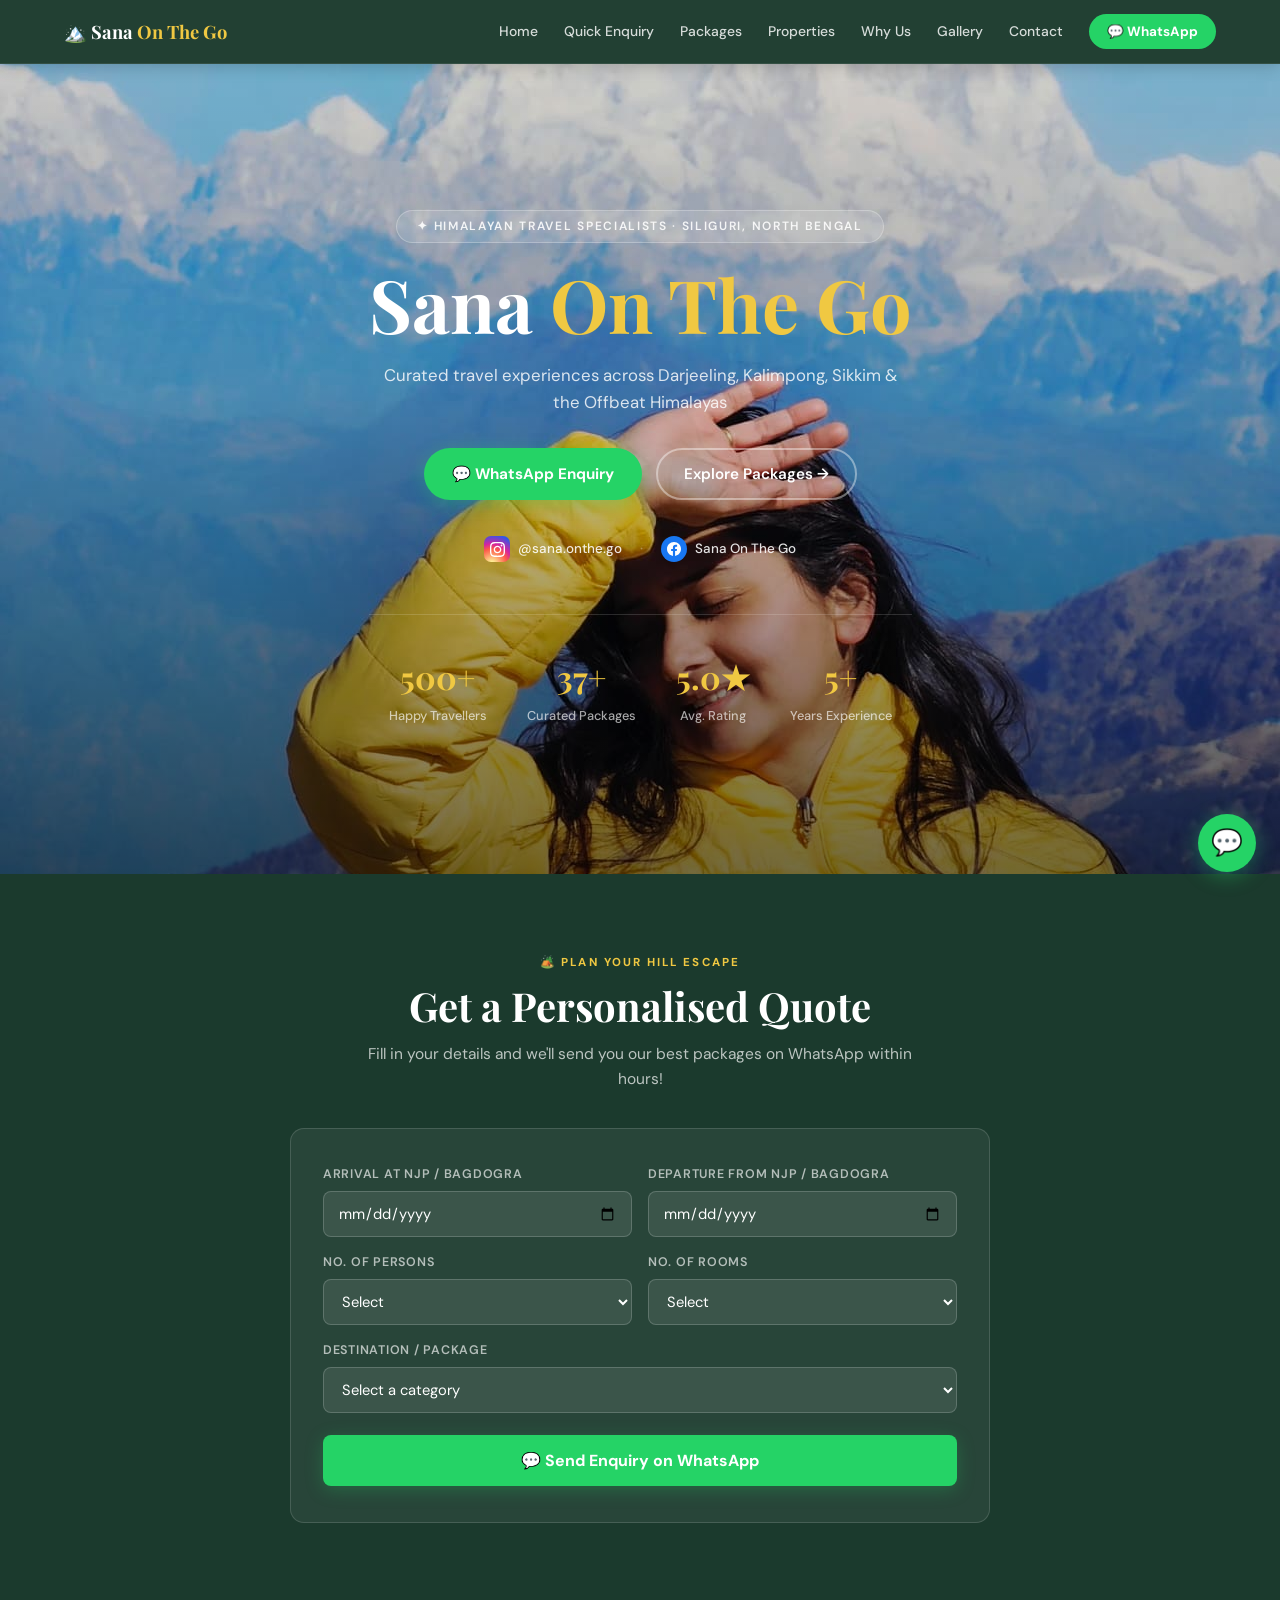
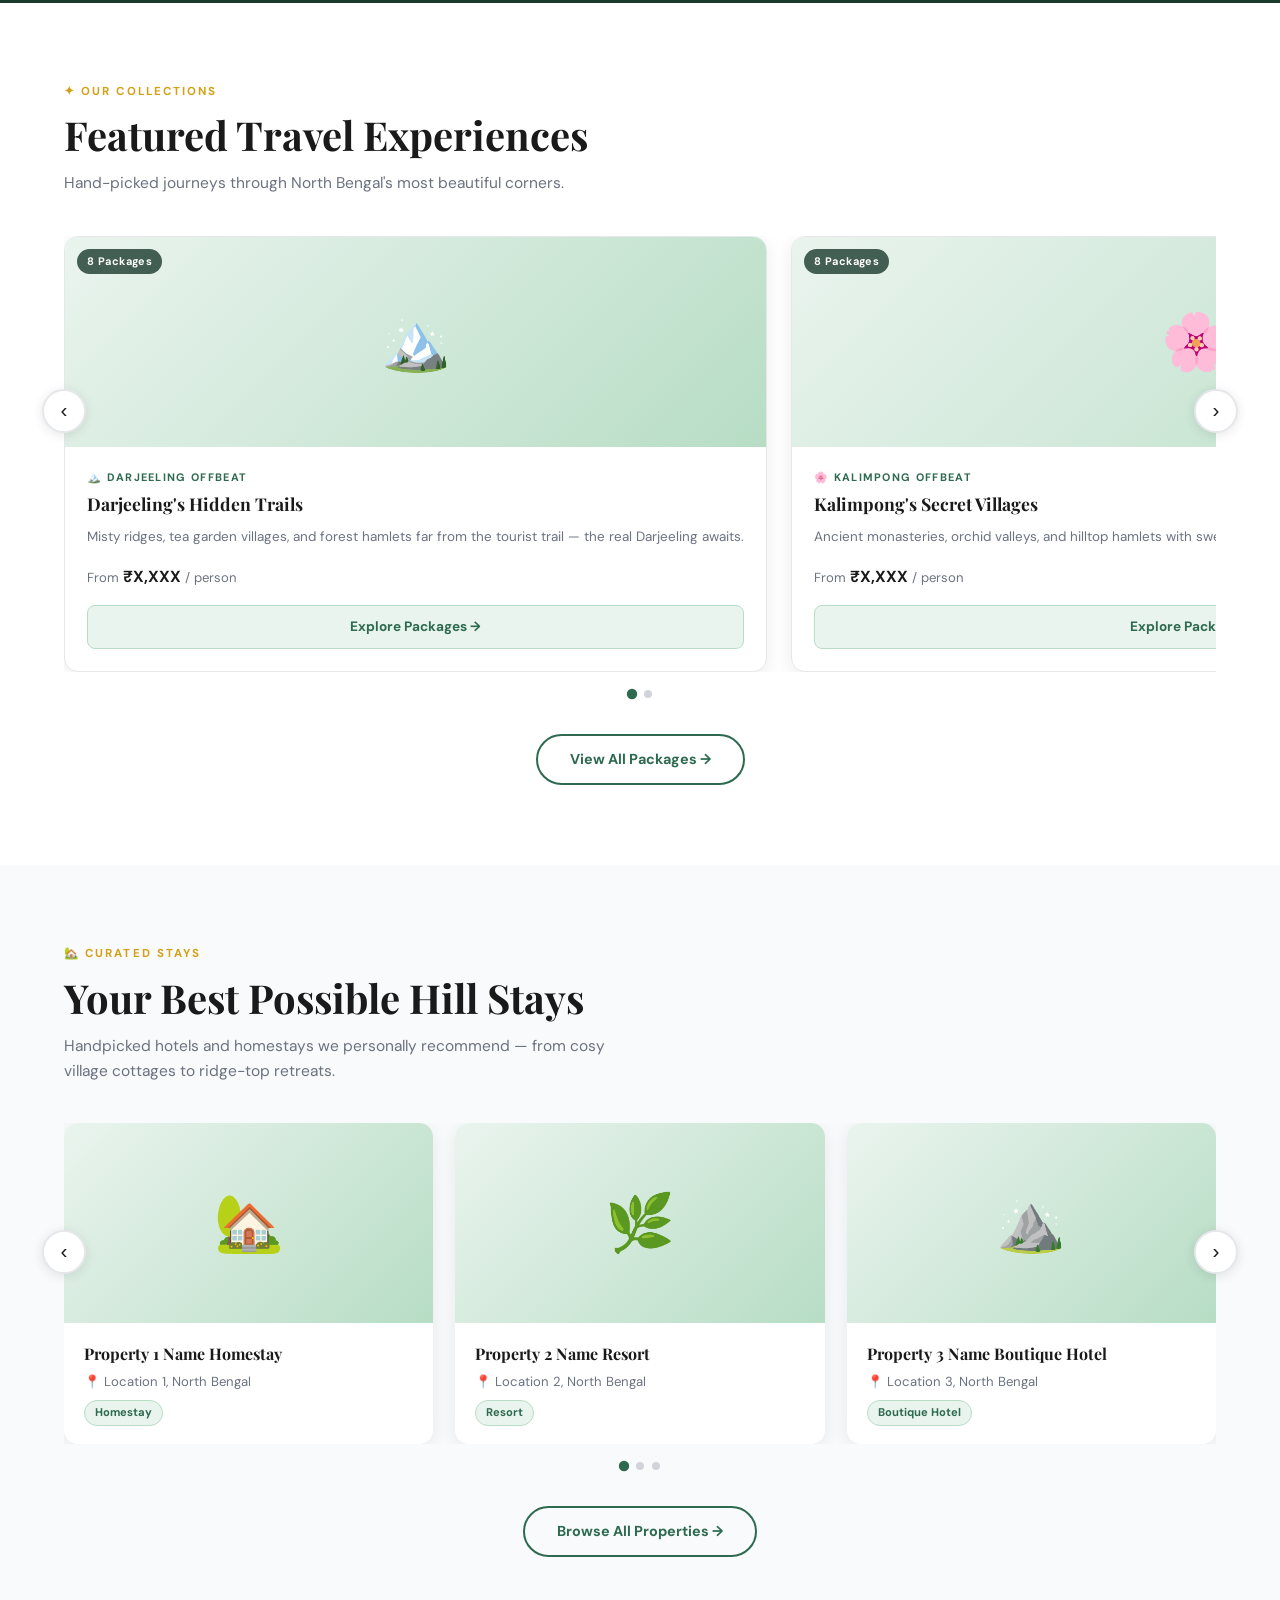
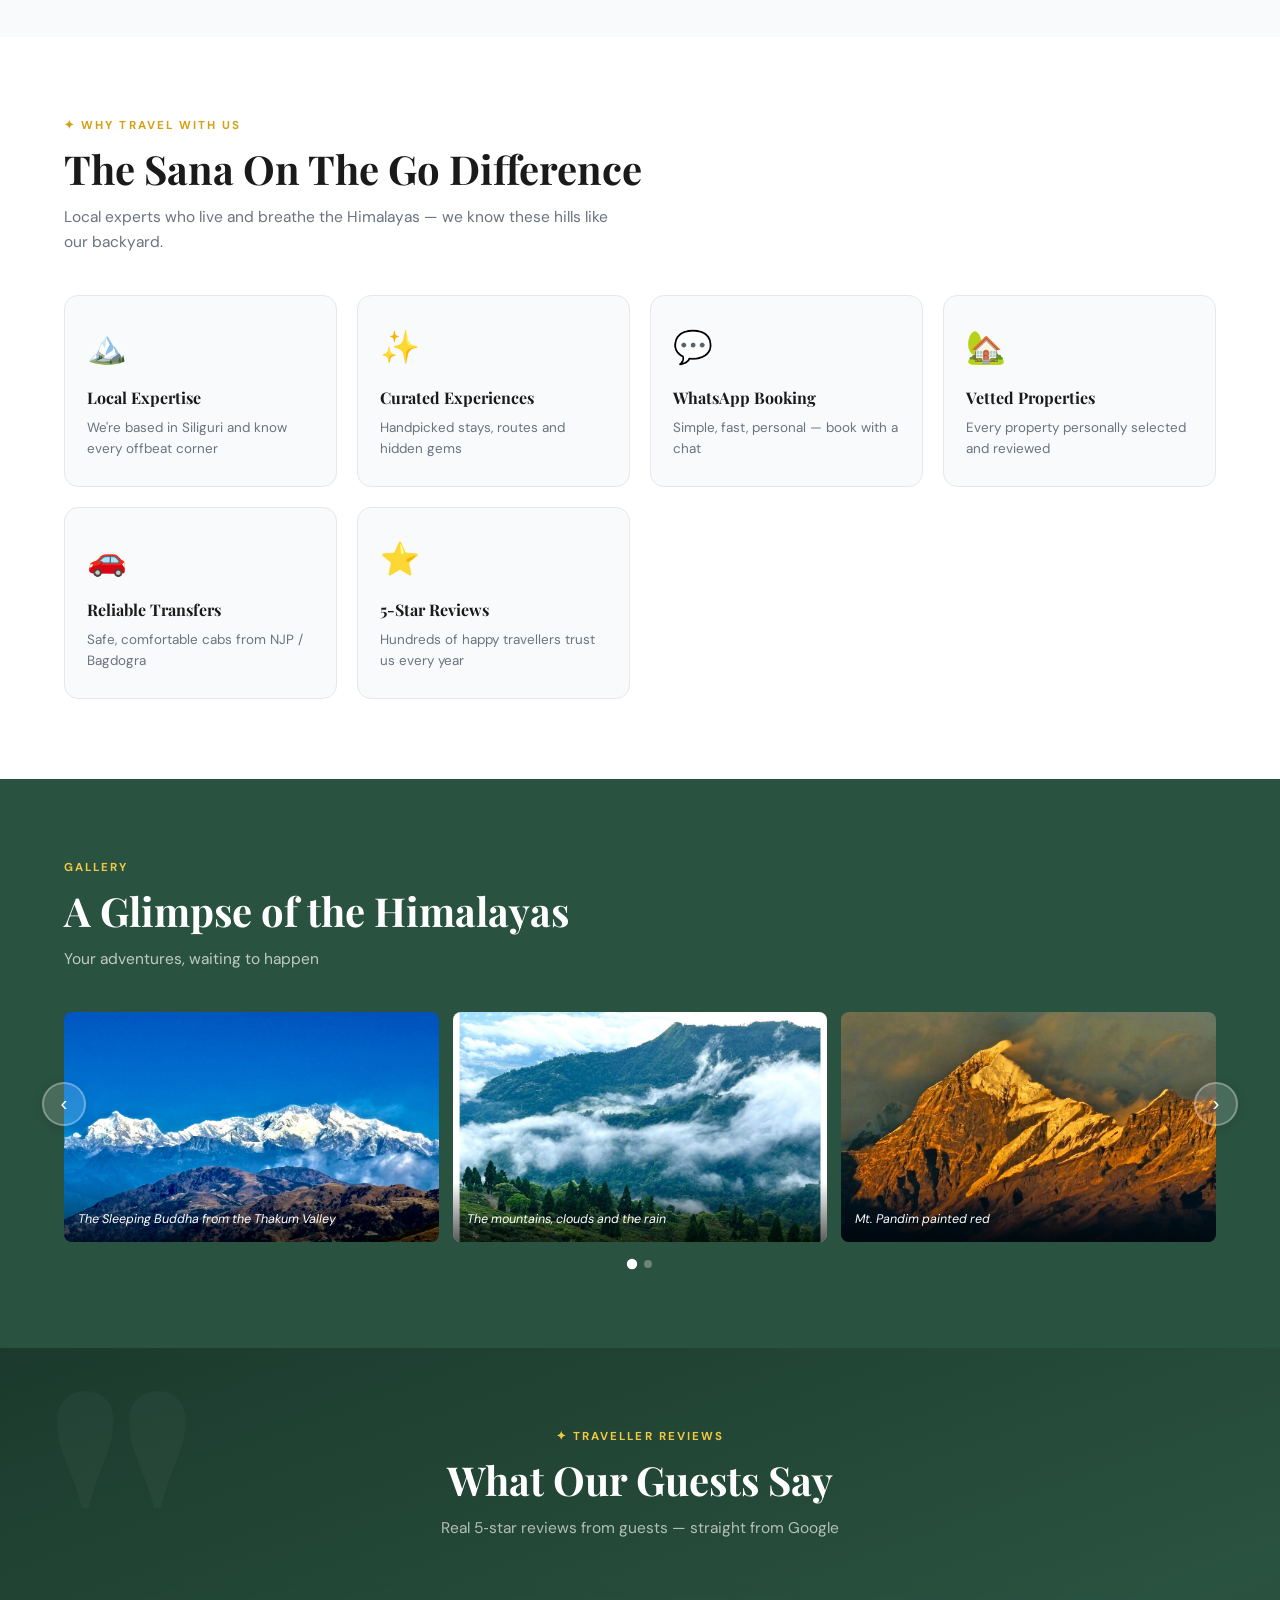
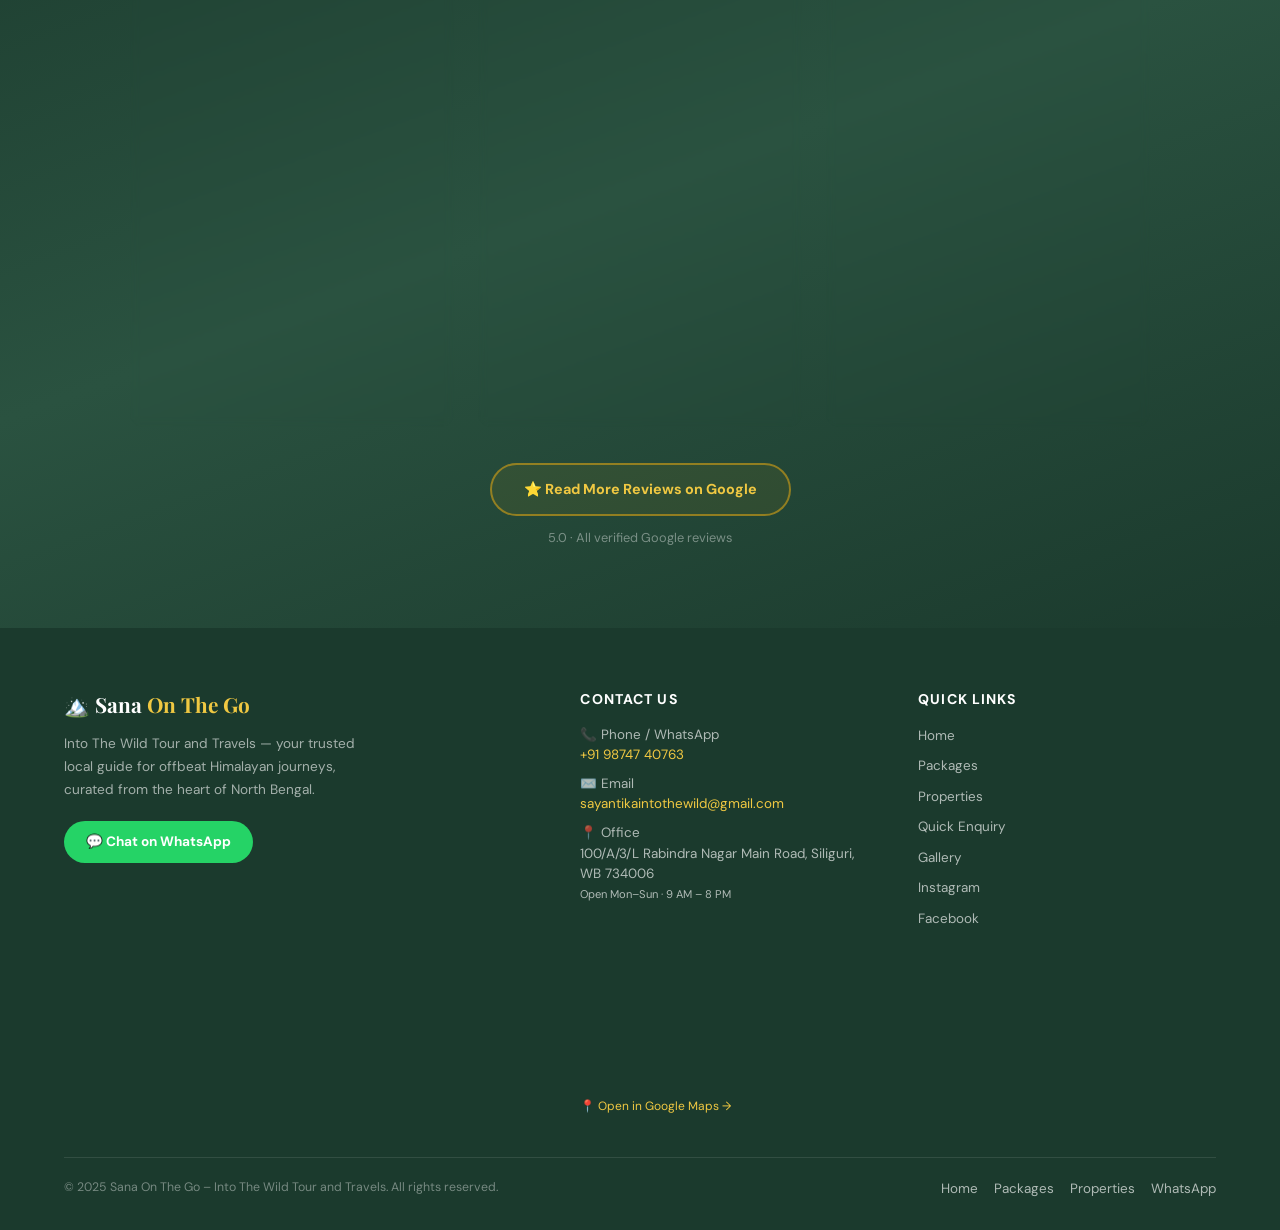
==== commit fc7030b9: "Revamp reviews section with new styles and content Updated the reviews section with new styles and i" ====
--- a/index.html
+++ b/index.html
@@ -198,26 +198,105 @@
     .gal-slide:hover img { transform:scale(1.04); }
     .gal-cap { position:absolute; bottom:0; left:0; right:0; background:linear-gradient(to top,rgba(0,0,0,.65),transparent); color:#fff; padding:28px 14px 12px; font-size:.78rem; font-style:italic; }
 
-    /* REVIEWS — centred */
-    #reviews { background:#2A5240; }
+    /* REVIEWS */
+    #reviews {
+      background: linear-gradient(160deg, #1B3A2D 0%, #2A5240 50%, #1B3A2D 100%);
+      position: relative; overflow: hidden;
+    }
+    #reviews::before {
+      content: '"';
+      position: absolute; top: -40px; left: 3%;
+      font-family: var(--font-d); font-size: 28rem; font-weight: 700;
+      color: rgba(255,255,255,.03); line-height: 1; pointer-events: none;
+      user-select: none;
+    }
     #reviews .sec-label { color:var(--gold-light); }
     #reviews .sec-title { color:#fff; }
-    #reviews .sec-sub { color:rgba(255,255,255,.7); }
-    .reviews-wrap { max-width:980px; margin:0 auto; text-align:center; }
+    #reviews .sec-sub { color:rgba(255,255,255,.65); }
+    .reviews-wrap { max-width:1020px; margin:0 auto; text-align:center; position:relative; z-index:1; }
     .reviews-wrap .sec-sub { margin:0 auto; }
-    .reviews-grid { display:grid; grid-template-columns:repeat(3,1fr); gap:22px; margin-top:40px; }
+    .reviews-grid { display:grid; grid-template-columns:repeat(3,1fr); gap:24px; margin-top:44px; }
     @media(max-width:860px){ .reviews-grid{grid-template-columns:1fr 1fr} }
     @media(max-width:580px){ .reviews-grid{grid-template-columns:1fr} }
-    .review-card { background:rgba(255,255,255,.09); border:1.5px solid rgba(255,255,255,.15); border-radius:var(--radius); padding:28px 24px; display:flex; flex-direction:column; align-items:center; text-align:center; }
-    .review-av { width:48px; height:48px; border-radius:50%; background:var(--green); color:#fff; display:flex; align-items:center; justify-content:center; font-weight:700; font-size:1.1rem; margin-bottom:12px; flex-shrink:0; border:2px solid rgba(255,255,255,.25); }
-    .review-stars { color:var(--gold-light); font-size:.95rem; margin-bottom:6px; }
-    .review-name { font-weight:700; font-size:.92rem; margin-bottom:2px; color:#fff; }
-    .review-src { font-size:.73rem; color:rgba(255,255,255,.5); margin-bottom:12px; }
-    .review-text { font-size:.85rem; color:rgba(255,255,255,.75); line-height:1.65; text-align:center; }
-    .reviews-cta { text-align:center; margin-top:28px; }
-    .btn-outline-w-rev { display:inline-block; border:2px solid rgba(255,255,255,.5); color:#fff; padding:12px 32px; border-radius:40px; font-weight:700; font-size:.9rem; transition:.2s; }
-    .btn-outline-w-rev:hover { background:rgba(255,255,255,.12); border-color:#fff; }
-    .reviews-note { text-align:center; font-size:.8rem; color:rgba(255,255,255,.5); margin-top:10px; }
+
+    .review-card {
+      background: linear-gradient(145deg, rgba(255,255,255,.11) 0%, rgba(255,255,255,.05) 100%);
+      border: 1px solid rgba(212,160,23,.35);
+      border-radius: var(--radius);
+      padding: 32px 26px 28px;
+      display: flex; flex-direction: column; align-items: center; text-align: center;
+      position: relative; overflow: hidden;
+      transition: transform .25s, box-shadow .25s;
+      backdrop-filter: blur(4px);
+    }
+    .review-card:hover {
+      transform: translateY(-6px);
+      box-shadow: 0 16px 48px rgba(0,0,0,.3), 0 0 0 1px rgba(212,160,23,.5);
+    }
+    /* decorative top gold line */
+    .review-card::before {
+      content: '';
+      position: absolute; top: 0; left: 20%; right: 20%; height: 2px;
+      background: linear-gradient(90deg, transparent, var(--gold-light), transparent);
+      border-radius: 0 0 2px 2px;
+    }
+    /* giant quote mark watermark inside each card */
+    .review-card::after {
+      content: '\201C';
+      position: absolute; top: -10px; right: 14px;
+      font-family: var(--font-d); font-size: 7rem; font-weight: 700; line-height: 1;
+      color: rgba(240,200,66,.12); pointer-events: none; user-select: none;
+    }
+
+    .review-av {
+      width: 56px; height: 56px; border-radius: 50%;
+      background: linear-gradient(135deg, var(--green-light), var(--green-dark));
+      color: #fff; display: flex; align-items: center; justify-content: center;
+      font-family: var(--font-d); font-weight: 700; font-size: 1.3rem;
+      margin-bottom: 14px; flex-shrink: 0;
+      border: 2px solid rgba(212,160,23,.6);
+      box-shadow: 0 0 0 4px rgba(212,160,23,.12);
+    }
+    .review-stars {
+      display: flex; gap: 3px; justify-content: center; margin-bottom: 8px;
+    }
+    .review-stars span {
+      font-size: 1.05rem; color: var(--gold-light);
+      filter: drop-shadow(0 0 4px rgba(240,200,66,.6));
+    }
+    .review-name { font-weight: 700; font-size: 1rem; color: #fff; margin-bottom: 2px; }
+    .review-src {
+      font-size: .72rem; color: rgba(255,255,255,.45); margin-bottom: 16px;
+      display: flex; align-items: center; gap: 5px; justify-content: center;
+    }
+    .review-src::before {
+      content: '';
+      display: inline-block; width: 12px; height: 12px; border-radius: 50%;
+      background: url("data:image/svg+xml,%3Csvg xmlns='http://www.w3.org/2000/svg' viewBox='0 0 24 24'%3E%3Cpath fill='%234285F4' d='M22.56 12.25c0-.78-.07-1.53-.2-2.25H12v4.26h5.92c-.26 1.37-1.04 2.53-2.21 3.31v2.77h3.57c2.08-1.92 3.28-4.74 3.28-8.09z'/%3E%3Cpath fill='%2334A853' d='M12 23c2.97 0 5.46-.98 7.28-2.66l-3.57-2.77c-.98.66-2.23 1.06-3.71 1.06-2.86 0-5.29-1.93-6.16-4.53H2.18v2.84C3.99 20.53 7.7 23 12 23z'/%3E%3Cpath fill='%23FBBC05' d='M5.84 14.09c-.22-.66-.35-1.36-.35-2.09s.13-1.43.35-2.09V7.07H2.18C1.43 8.55 1 10.22 1 12s.43 3.45 1.18 4.93l3.66-2.84z'/%3E%3Cpath fill='%23EA4335' d='M12 5.38c1.62 0 3.06.56 4.21 1.64l3.15-3.15C17.45 2.09 14.97 1 12 1 7.7 1 3.99 3.47 2.18 7.07l3.66 2.84c.87-2.6 3.3-4.53 6.16-4.53z'/%3E%3C/svg%3E") center/contain no-repeat;
+      flex-shrink: 0;
+    }
+    .review-text {
+      font-size: .87rem; color: rgba(255,255,255,.78);
+      line-height: 1.7; text-align: center; font-style: italic;
+      position: relative; z-index: 1;
+    }
+
+    .reviews-cta { text-align:center; margin-top:36px; }
+    .btn-outline-w-rev {
+      display: inline-flex; align-items: center; gap: 8px;
+      border: 2px solid rgba(212,160,23,.6); color: var(--gold-light);
+      padding: 13px 32px; border-radius: 40px;
+      font-weight: 700; font-size: .9rem; transition: .2s;
+      background: rgba(212,160,23,.08);
+    }
+    .btn-outline-w-rev:hover {
+      background: rgba(212,160,23,.2); border-color: var(--gold-light);
+      transform: translateY(-2px);
+    }
+    .reviews-note {
+      text-align:center; font-size:.8rem;
+      color:rgba(255,255,255,.4); margin-top:12px;
+    }
 
     /* FOOTER */
     footer { background:var(--green-dark); color:rgba(255,255,255,.75); padding:60px 5% 30px; }
@@ -567,30 +646,30 @@
     <div class="reviews-grid">
       <div class="review-card">
         <div class="review-av">A</div>
-        <div class="review-stars">★★★★★</div>
+        <div class="review-stars"><span>★</span><span>★</span><span>★</span><span>★</span><span>★</span></div>
         <div class="review-name">Anirban</div>
         <div class="review-src">Google Review</div>
-        <div class="review-text">Amazing Experience with Sana On The Go! Traveling with Sana di was an amazing experience. I went on a North Bengal trip with my homies and it was one of the best travel experiences I've had. This was my second trip with them, and once again everything was perfectly organized. Traveling with them feels more like going on a trip with friends. Highly recommended!</div>
+        <div class="review-text">Traveling with Sana di was an amazing experience. Everything was perfectly organized, the places were beautiful, and she makes sure everyone feels comfortable. Traveling with them feels more like going on a trip with friends rather than a tour company. Highly recommended — this was already my second trip!</div>
       </div>
       <div class="review-card">
         <div class="review-av">B</div>
-        <div class="review-stars">★★★★★</div>
+        <div class="review-stars"><span>★</span><span>★</span><span>★</span><span>★</span><span>★</span></div>
         <div class="review-name">Bipasha</div>
         <div class="review-src">Google Review</div>
-        <div class="review-text">If you'd just want to lie down and relax don't come with her as she makes sure that you don't miss any surreal experience and view, despite saying you're sleepy! I loved those sleepless nights by the way!! Already on my second trip with her.</div>
+        <div class="review-text">If you'd just want to lie down and relax, don't come with her — she makes sure you don't miss any surreal experience or view, despite saying you're sleepy! I loved those sleepless nights by the way!! Already on my second trip with her.</div>
       </div>
       <div class="review-card">
         <div class="review-av">P</div>
-        <div class="review-stars">★★★★★</div>
+        <div class="review-stars"><span>★</span><span>★</span><span>★</span><span>★</span><span>★</span></div>
         <div class="review-name">Pushpal</div>
         <div class="review-src">Google Review</div>
-        <div class="review-text">Traveling to North Bengal with Sana di was truly an unforgettable experience. She plans and organizes every tour so beautifully that each trip feels like discovering the mountains in a completely new way. The hotels and homestays are always of premium quality. Highly recommended!</div>
+        <div class="review-text">Traveling to North Bengal with Sana di was truly an unforgettable experience. She plans every tour so beautifully that each trip feels like discovering the mountains anew. Hotels and homestays are always premium quality. Highly recommended for anyone who wants to experience the mountains at a reasonable cost.</div>
       </div>
     </div>
     <div class="reviews-cta">
-      <a href="https://share.google/5dTWhISUrA2SqOOea" target="_blank" class="btn-outline-w-rev">Read More Reviews on Google →</a>
-    </div>
-    <p class="reviews-note">⭐ 5.0 · All verified Google reviews</p>
+      <a href="https://share.google/5dTWhISUrA2SqOOea" target="_blank" class="btn-outline-w-rev">⭐ Read More Reviews on Google</a>
+    </div>
+    <p class="reviews-note">5.0 · All verified Google reviews</p>
   </div>
 </section>
 
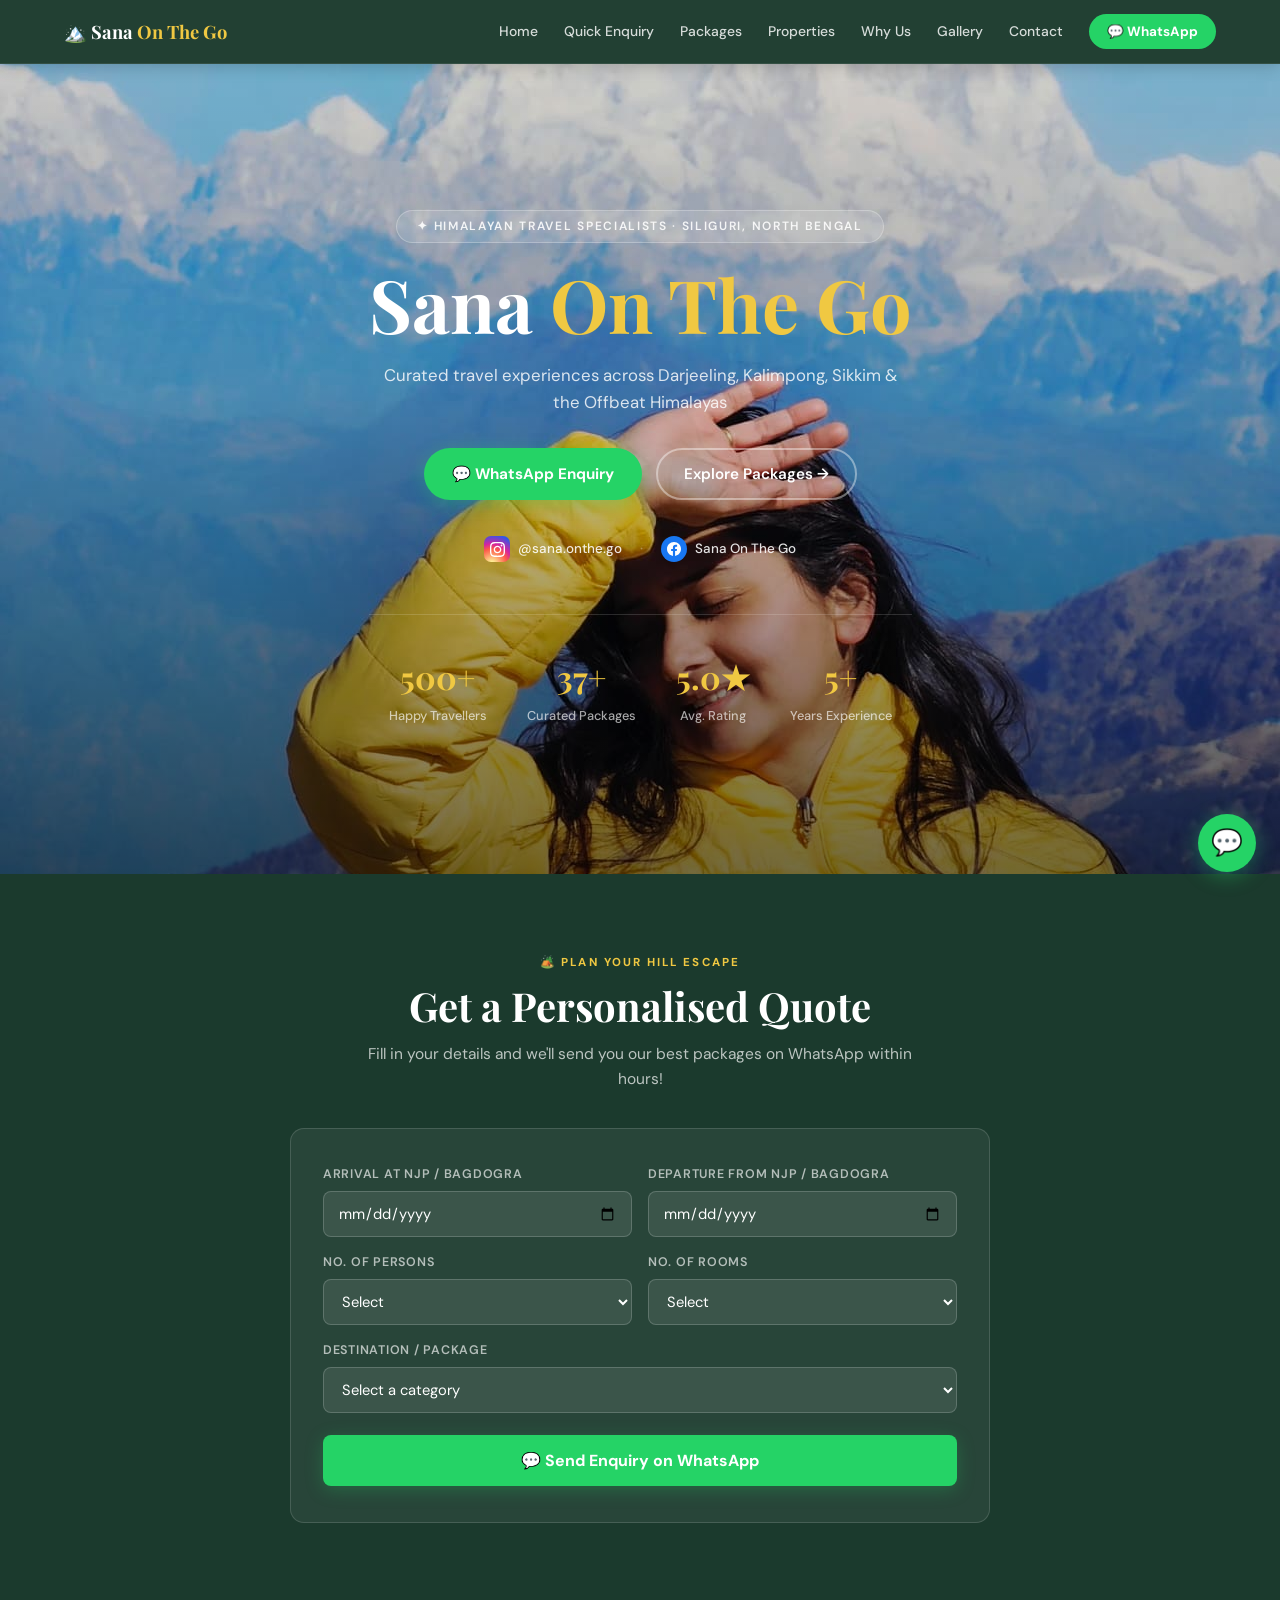
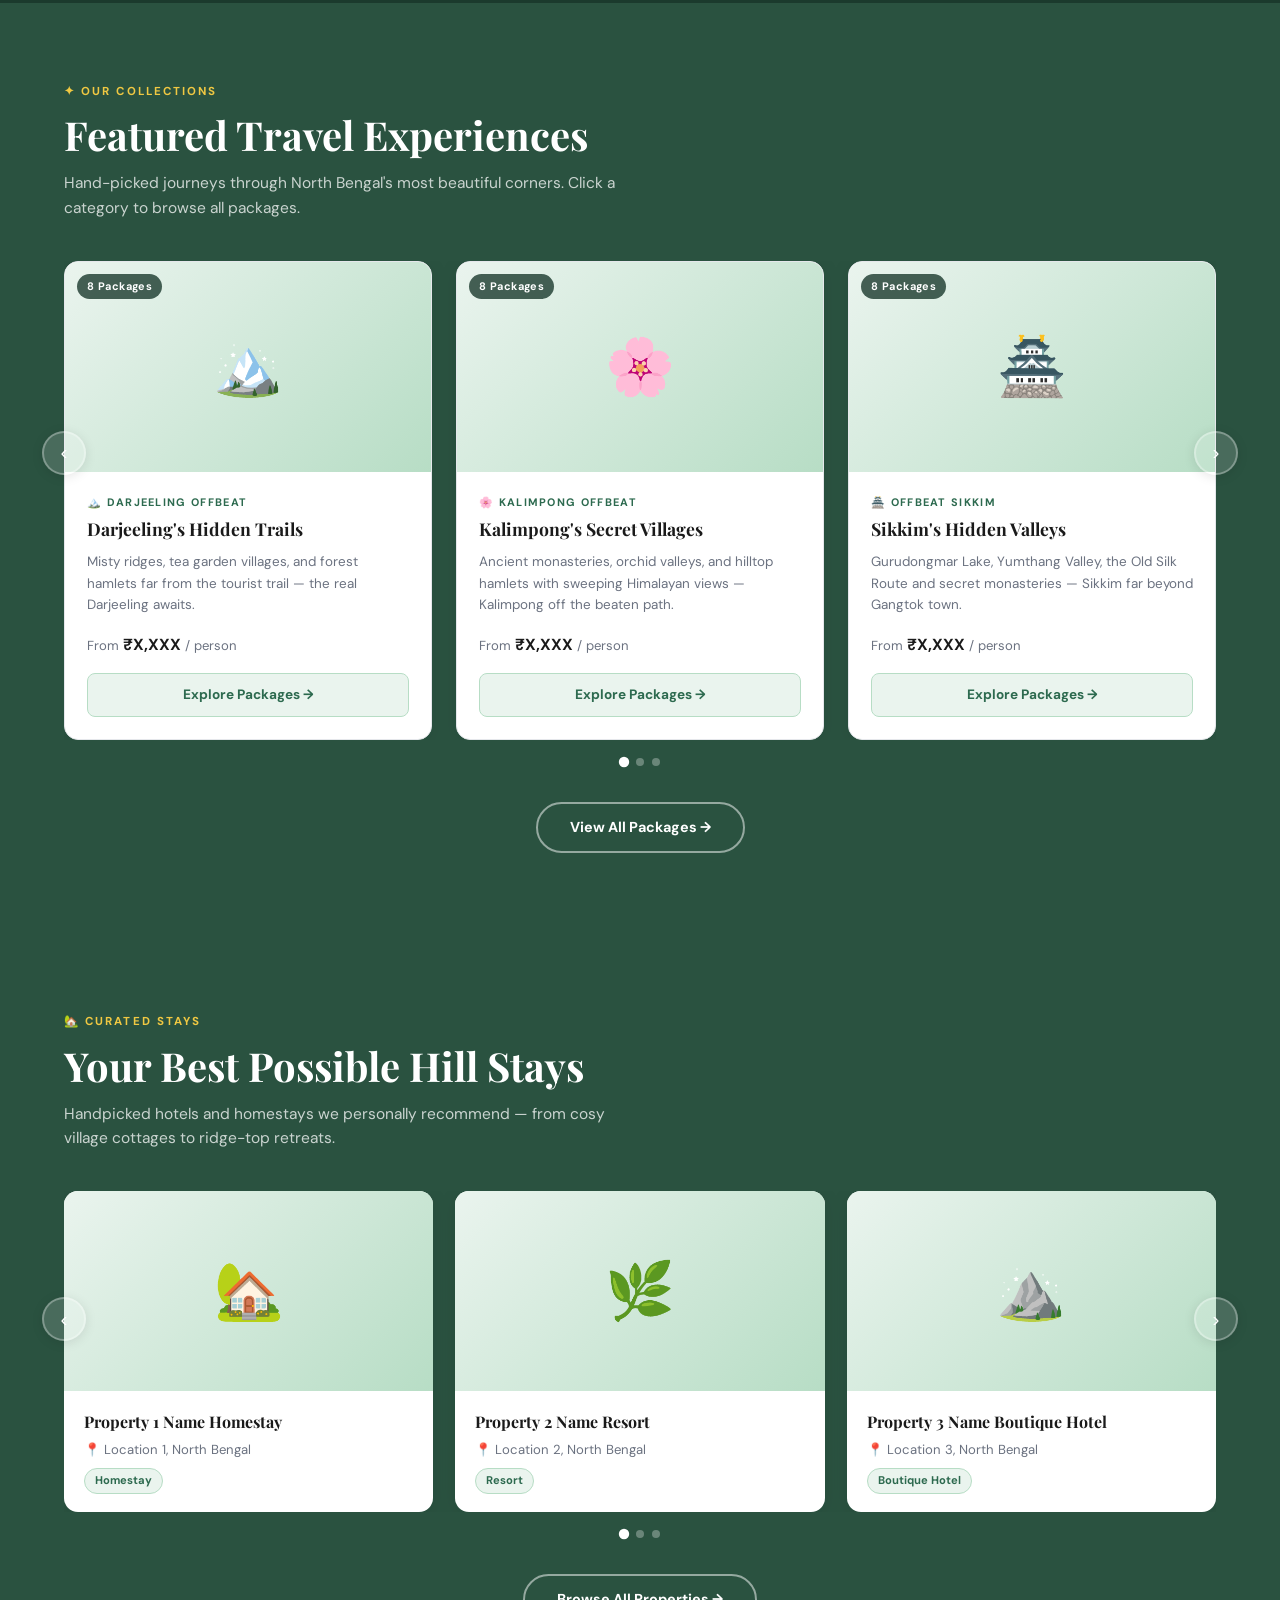
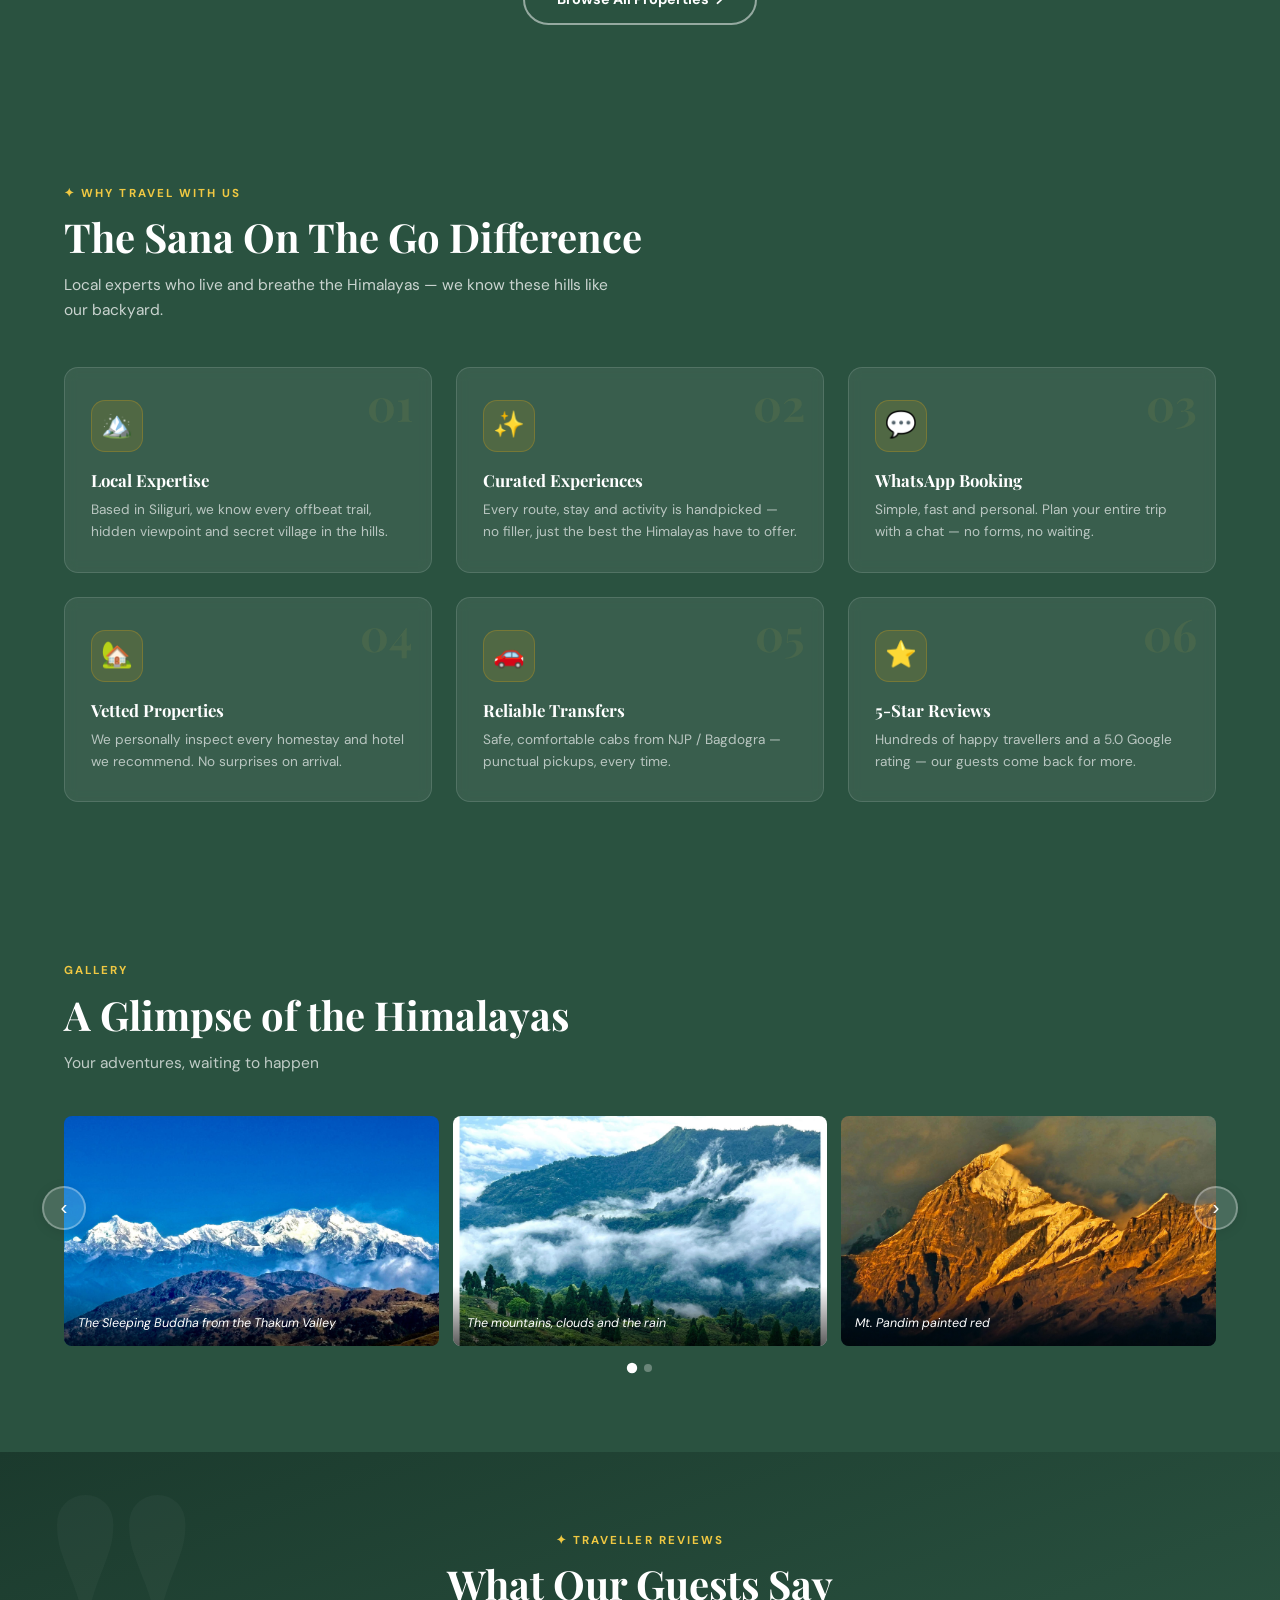
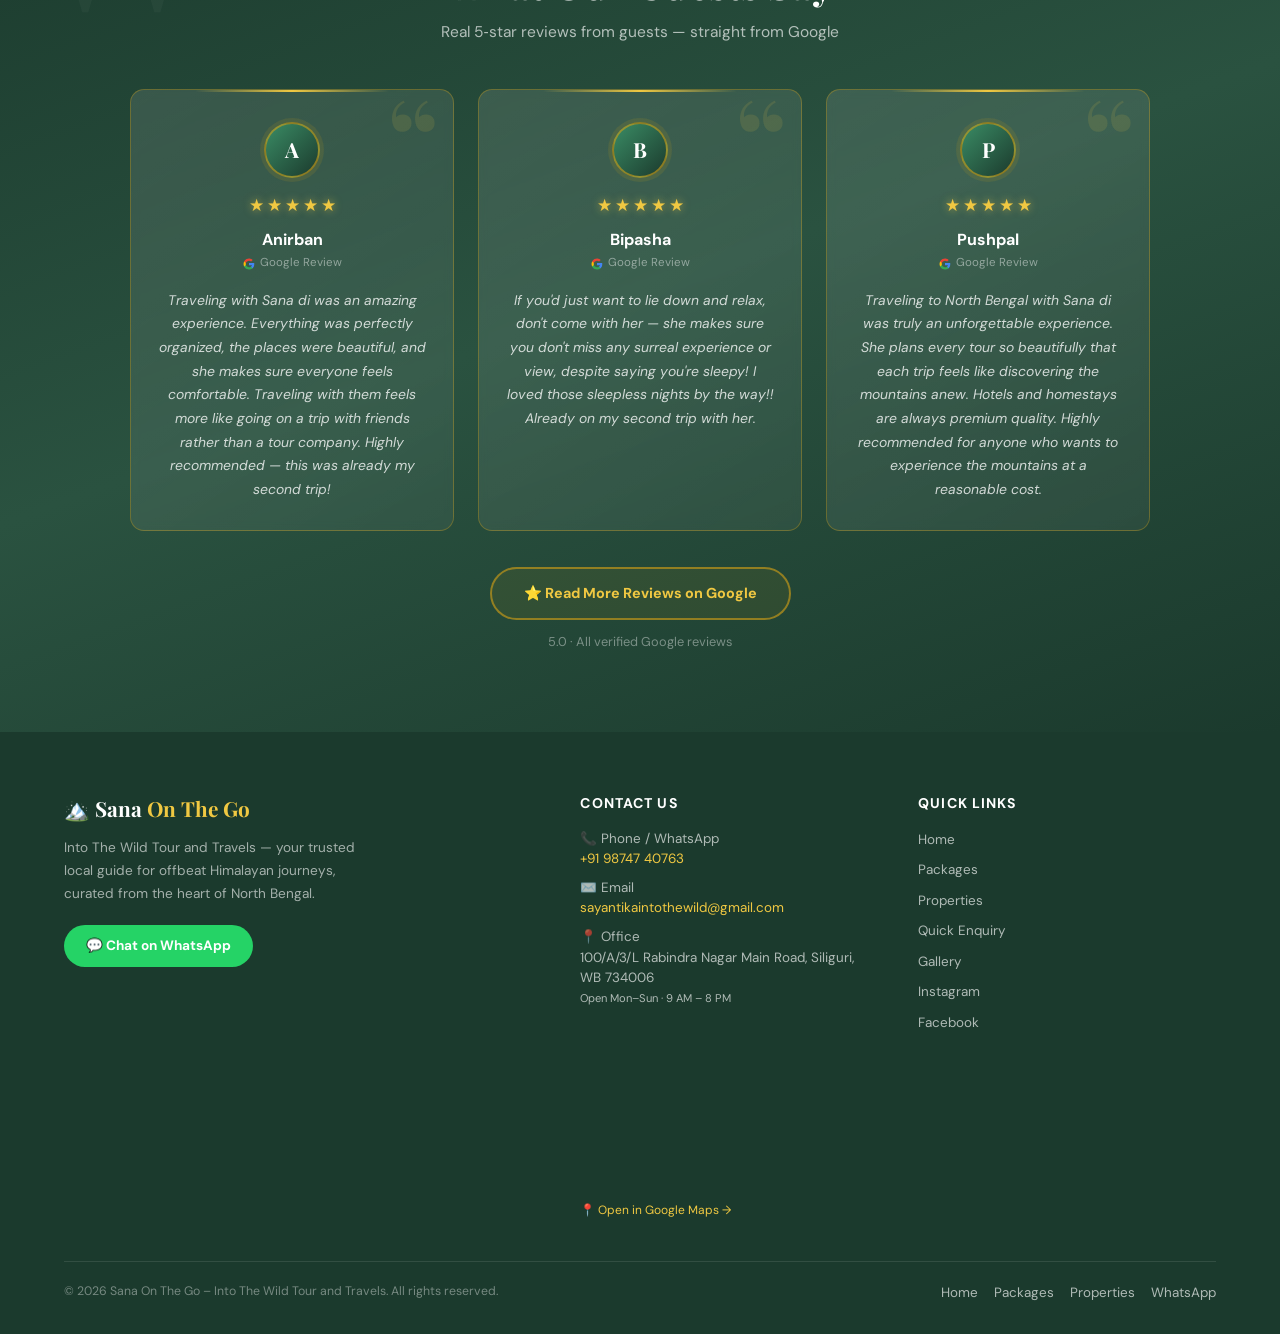
==== commit 8a3ea514: "Refactor styles and add new travel package card Updated styles for various sections to use a shared " ====
--- a/index.html
+++ b/index.html
@@ -29,6 +29,8 @@
       --shadow-lg:   0 8px 40px rgba(0,0,0,0.13);
       --font-d:      'Playfair Display', serif;
       --font-b:      'DM Sans', sans-serif;
+      /* CHANGE 5: shared section bg matching gallery green */
+      --section-bg:  #2A5240;
     }
     *, *::before, *::after { margin:0; padding:0; box-sizing:border-box; }
     html { scroll-behavior:smooth; overflow-x:hidden; }
@@ -84,7 +86,6 @@
     .btn-outline-w { background:transparent; color:#fff; border:2px solid rgba(255,255,255,.4); padding:12px 26px; border-radius:50px; font-weight:600; font-size:.95rem; transition:.2s; }
     .btn-outline-w:hover { background:rgba(255,255,255,.1); border-color:rgba(255,255,255,.7); }
 
-    /* Social icons in hero */
     .hero-socials { display:flex; gap:18px; justify-content:center; align-items:center; }
     .hero-socials a { display:flex; align-items:center; gap:8px; color:rgba(255,255,255,.88); font-size:.84rem; font-weight:500; transition:opacity .2s; }
     .hero-socials a:hover { opacity:.75; }
@@ -127,8 +128,19 @@
     .btn-wa-submit { width:100%; margin-top:6px; background:var(--wa-green); color:#fff; border:none; padding:15px; border-radius:var(--radius-sm); font-family:var(--font-b); font-size:1rem; font-weight:700; cursor:pointer; transition:.2s; box-shadow:0 4px 18px rgba(37,211,102,.25); }
     .btn-wa-submit:hover { background:#1ebe5d; transform:translateY(-1px); }
 
-    /* PACKAGES SLIDER */
-    #packages { background:#fff; }
+    /* ── CHANGE 5: PACKAGES section — green bg ── */
+    /* ── CHANGE 3: package slider mobile fix ── */
+    #packages { background:var(--section-bg); }
+    #packages .sec-label { color:var(--gold-light); }
+    #packages .sec-title { color:#fff; }
+    #packages .sec-sub { color:rgba(255,255,255,.75); }
+    #packages .btn-outline-g { border-color:rgba(255,255,255,.5); color:#fff; }
+    #packages .btn-outline-g:hover { background:rgba(255,255,255,.15); border-color:#fff; }
+    #packages .sl-btn { background:rgba(255,255,255,.15); border-color:rgba(255,255,255,.3); color:#fff; }
+    #packages .sl-btn:hover { background:rgba(255,255,255,.25); }
+    #packages .sl-dots button { background:rgba(255,255,255,.3); }
+    #packages .sl-dots button.on { background:#fff; }
+
     .sl-outer { position:relative; margin-top:40px; max-width:100%; }
     .sl-vp { overflow:hidden; width:100%; }
     .sl-track { display:flex; transition:transform .45s cubic-bezier(.4,0,.2,1); will-change:transform; }
@@ -160,13 +172,24 @@
     .sl-btn:hover { background:var(--green-pale); border-color:var(--green); }
     .sl-btn.prev { left:-22px; }
     .sl-btn.next { right:-22px; }
+    /* CHANGE 3: on mobile pull arrows inside the viewport so they don't overflow */
     @media(max-width:600px){ .sl-btn.prev{left:4px} .sl-btn.next{right:4px} }
     .sl-dots { display:flex; justify-content:center; gap:8px; margin-top:18px; }
     .sl-dots button { width:8px; height:8px; border-radius:50%; border:none; background:#d1d5db; cursor:pointer; padding:0; transition:.2s; }
     .sl-dots button.on { background:var(--green); transform:scale(1.3); }
 
-    /* PROPERTIES */
-    #properties { background:var(--off-white); }
+    /* CHANGE 5: PROPERTIES section — green bg */
+    #properties { background:var(--section-bg); }
+    #properties .sec-label { color:var(--gold-light); }
+    #properties .sec-title { color:#fff; }
+    #properties .sec-sub { color:rgba(255,255,255,.75); }
+    #properties .btn-outline-g { border-color:rgba(255,255,255,.5); color:#fff; }
+    #properties .btn-outline-g:hover { background:rgba(255,255,255,.15); border-color:#fff; }
+    #properties .sl-btn { background:rgba(255,255,255,.15); border-color:rgba(255,255,255,.3); color:#fff; }
+    #properties .sl-btn:hover { background:rgba(255,255,255,.25); }
+    #properties .sl-dots button { background:rgba(255,255,255,.3); }
+    #properties .sl-dots button.on { background:#fff; }
+
     .prop-card { flex-shrink:0; background:#fff; border-radius:var(--radius); box-shadow:var(--shadow); overflow:hidden; }
     .prop-img { height:200px; background:linear-gradient(135deg,var(--green-pale),#b7ddc5); display:flex; align-items:center; justify-content:center; font-size:3.5rem; overflow:hidden; position:relative; }
     .prop-img img { width:100%; height:100%; object-fit:cover; position:absolute; inset:0; }
@@ -175,14 +198,85 @@
     .prop-loc { font-size:.82rem; color:var(--muted); }
     .prop-tag { display:inline-block; margin-top:8px; background:var(--green-pale); border:1px solid #b7ddc5; color:var(--green); font-size:.7rem; font-weight:700; padding:3px 10px; border-radius:20px; }
 
-    /* WHY US */
-    #why-us { background:#fff; }
-    .why-grid { display:grid; grid-template-columns:repeat(auto-fill,minmax(220px,1fr)); gap:20px; margin-top:40px; }
-    .why-card { background:var(--off-white); border:1.5px solid var(--border); border-radius:var(--radius); padding:26px 22px; transition:.2s; }
-    .why-card:hover { transform:translateY(-4px); box-shadow:var(--shadow); border-color:#b7ddc5; }
-    .why-icon { font-size:2rem; margin-bottom:12px; }
-    .why-card h4 { font-family:var(--font-d); font-size:1rem; font-weight:700; color:var(--dark); margin-bottom:6px; }
-    .why-card p { font-size:.84rem; color:var(--muted); }
+    /* ── CHANGE 4 + 5: WHY US — redesigned & green bg ── */
+    #why-us { background:var(--section-bg); }
+    #why-us .sec-label { color:var(--gold-light); }
+    #why-us .sec-title { color:#fff; }
+    #why-us .sec-sub { color:rgba(255,255,255,.75); }
+
+    .why-grid {
+      display:grid;
+      grid-template-columns:repeat(3, 1fr);
+      gap:24px;
+      margin-top:44px;
+    }
+    /* CHANGE 4: redesigned cards — glassmorphism on dark green bg */
+    .why-card {
+      background:rgba(255,255,255,.07);
+      border:1px solid rgba(255,255,255,.13);
+      border-radius:var(--radius);
+      padding:32px 26px 28px;
+      display:flex;
+      flex-direction:column;
+      align-items:flex-start;
+      gap:0;
+      position:relative;
+      overflow:hidden;
+      transition:transform .25s, box-shadow .25s, background .25s;
+      backdrop-filter:blur(6px);
+    }
+    .why-card::before {
+      content:'';
+      position:absolute; top:0; left:20%; right:20%; height:2px;
+      background:linear-gradient(90deg, transparent, var(--gold-light), transparent);
+      border-radius:0 0 2px 2px;
+      opacity:0;
+      transition:opacity .25s;
+    }
+    .why-card:hover {
+      transform:translateY(-6px);
+      box-shadow:0 16px 48px rgba(0,0,0,.3);
+      background:rgba(255,255,255,.12);
+    }
+    .why-card:hover::before { opacity:1; }
+    .why-icon-wrap {
+      width:52px; height:52px;
+      border-radius:14px;
+      background:rgba(212,160,23,.15);
+      border:1px solid rgba(212,160,23,.3);
+      display:flex; align-items:center; justify-content:center;
+      font-size:1.6rem;
+      margin-bottom:18px;
+      transition:background .25s;
+    }
+    .why-card:hover .why-icon-wrap {
+      background:rgba(212,160,23,.25);
+    }
+    .why-card h4 {
+      font-family:var(--font-d);
+      font-size:1.05rem;
+      font-weight:700;
+      color:#fff;
+      margin-bottom:8px;
+      line-height:1.25;
+    }
+    .why-card p {
+      font-size:.85rem;
+      color:rgba(255,255,255,.65);
+      line-height:1.65;
+    }
+    /* gold accent number */
+    .why-num {
+      position:absolute;
+      top:14px; right:18px;
+      font-family:var(--font-d);
+      font-size:2.8rem;
+      font-weight:700;
+      color:rgba(240,200,66,.08);
+      line-height:1;
+      pointer-events:none;
+      user-select:none;
+    }
 
     /* GALLERY */
     #gallery { background:#2A5240; }
@@ -233,21 +327,18 @@
       transform: translateY(-6px);
       box-shadow: 0 16px 48px rgba(0,0,0,.3), 0 0 0 1px rgba(212,160,23,.5);
     }
-    /* decorative top gold line */
     .review-card::before {
       content: '';
       position: absolute; top: 0; left: 20%; right: 20%; height: 2px;
       background: linear-gradient(90deg, transparent, var(--gold-light), transparent);
       border-radius: 0 0 2px 2px;
     }
-    /* giant quote mark watermark inside each card */
     .review-card::after {
       content: '\201C';
       position: absolute; top: -10px; right: 14px;
       font-family: var(--font-d); font-size: 7rem; font-weight: 700; line-height: 1;
       color: rgba(240,200,66,.12); pointer-events: none; user-select: none;
     }
-
     .review-av {
       width: 56px; height: 56px; border-radius: 50%;
       background: linear-gradient(135deg, var(--green-light), var(--green-dark));
@@ -257,13 +348,8 @@
       border: 2px solid rgba(212,160,23,.6);
       box-shadow: 0 0 0 4px rgba(212,160,23,.12);
     }
-    .review-stars {
-      display: flex; gap: 3px; justify-content: center; margin-bottom: 8px;
-    }
-    .review-stars span {
-      font-size: 1.05rem; color: var(--gold-light);
-      filter: drop-shadow(0 0 4px rgba(240,200,66,.6));
-    }
+    .review-stars { display: flex; gap: 3px; justify-content: center; margin-bottom: 8px; }
+    .review-stars span { font-size: 1.05rem; color: var(--gold-light); filter: drop-shadow(0 0 4px rgba(240,200,66,.6)); }
     .review-name { font-weight: 700; font-size: 1rem; color: #fff; margin-bottom: 2px; }
     .review-src {
       font-size: .72rem; color: rgba(255,255,255,.45); margin-bottom: 16px;
@@ -275,11 +361,7 @@
       background: url("data:image/svg+xml,%3Csvg xmlns='http://www.w3.org/2000/svg' viewBox='0 0 24 24'%3E%3Cpath fill='%234285F4' d='M22.56 12.25c0-.78-.07-1.53-.2-2.25H12v4.26h5.92c-.26 1.37-1.04 2.53-2.21 3.31v2.77h3.57c2.08-1.92 3.28-4.74 3.28-8.09z'/%3E%3Cpath fill='%2334A853' d='M12 23c2.97 0 5.46-.98 7.28-2.66l-3.57-2.77c-.98.66-2.23 1.06-3.71 1.06-2.86 0-5.29-1.93-6.16-4.53H2.18v2.84C3.99 20.53 7.7 23 12 23z'/%3E%3Cpath fill='%23FBBC05' d='M5.84 14.09c-.22-.66-.35-1.36-.35-2.09s.13-1.43.35-2.09V7.07H2.18C1.43 8.55 1 10.22 1 12s.43 3.45 1.18 4.93l3.66-2.84z'/%3E%3Cpath fill='%23EA4335' d='M12 5.38c1.62 0 3.06.56 4.21 1.64l3.15-3.15C17.45 2.09 14.97 1 12 1 7.7 1 3.99 3.47 2.18 7.07l3.66 2.84c.87-2.6 3.3-4.53 6.16-4.53z'/%3E%3C/svg%3E") center/contain no-repeat;
       flex-shrink: 0;
     }
-    .review-text {
-      font-size: .87rem; color: rgba(255,255,255,.78);
-      line-height: 1.7; text-align: center; font-style: italic;
-      position: relative; z-index: 1;
-    }
+    .review-text { font-size: .87rem; color: rgba(255,255,255,.78); line-height: 1.7; text-align: center; font-style: italic; position: relative; z-index: 1; }
 
     .reviews-cta { text-align:center; margin-top:36px; }
     .btn-outline-w-rev {
@@ -289,14 +371,8 @@
       font-weight: 700; font-size: .9rem; transition: .2s;
       background: rgba(212,160,23,.08);
     }
-    .btn-outline-w-rev:hover {
-      background: rgba(212,160,23,.2); border-color: var(--gold-light);
-      transform: translateY(-2px);
-    }
-    .reviews-note {
-      text-align:center; font-size:.8rem;
-      color:rgba(255,255,255,.4); margin-top:12px;
-    }
+    .btn-outline-w-rev:hover { background: rgba(212,160,23,.2); border-color: var(--gold-light); transform: translateY(-2px); }
+    .reviews-note { text-align:center; font-size:.8rem; color:rgba(255,255,255,.4); margin-top:12px; }
 
     /* FOOTER */
     footer { background:var(--green-dark); color:rgba(255,255,255,.75); padding:60px 5% 30px; }
@@ -321,20 +397,15 @@
     @keyframes wap { 0%,100%{box-shadow:0 4px 20px rgba(37,211,102,.4)} 50%{box-shadow:0 4px 32px rgba(37,211,102,.7)} }
 
     /* ── RESPONSIVE ── */
-
-    /* Tablet */
     @media(max-width:900px){
       .footer-grid { grid-template-columns:1fr 1fr; }
       .reviews-grid { grid-template-columns:1fr 1fr; }
-    }
-
-    /* Mobile landscape / large phone */
+      .why-grid { grid-template-columns:1fr 1fr; }
+    }
+
     @media(max-width:768px){
-      /* Global */
       body { overflow-x:hidden; }
       section { padding:52px 5%; }
-
-      /* Hero — proportionate, not too tall */
       .hero { min-height:60vh; max-height:680px; }
       .hero h1 { font-size:2.2rem; }
       .hero p { font-size:.93rem; }
@@ -345,37 +416,24 @@
       .hero-stat strong { font-size:1.5rem; }
       .hero-stat span { font-size:.72rem; }
       .hero-socials { gap:12px; font-size:.78rem; }
-
-      /* Nav */
       .nav-links { display:none; }
       .nav-ham { display:block; }
-
-      /* Sections headings */
       .sec-title { font-size:1.6rem; }
       .sec-sub { font-size:.9rem; }
-
-      /* Booking form */
       .booking-form { padding:22px 16px; }
       .form-grid { grid-template-columns:1fr; gap:12px; }
-
-      /* Sliders — show 1 card on mobile */
+      /* CHANGE 3: slider arrows on mobile stay inside */
       .sl-btn.prev { left:2px; }
       .sl-btn.next { right:2px; }
-
-      /* Why grid */
+      /* CHANGE 3: package slider — 1 card at a time on mobile, give it breathing room */
+      #pkgOuter { margin-left:0; margin-right:0; }
       .why-grid { grid-template-columns:1fr 1fr; }
-
-      /* Reviews */
       .reviews-grid { grid-template-columns:1fr; }
-
-      /* Footer */
       .footer-grid { grid-template-columns:1fr; gap:28px; }
       .footer-desc { max-width:100%; }
     }
 
-    /* Small phones */
     @media(max-width:480px){
-      /* Hero — compact on small screens */
       .hero { min-height:52vh; max-height:560px; }
       .hero h1 { font-size:1.85rem; line-height:1.15; }
       .hero p { font-size:.87rem; margin-bottom:22px; }
@@ -386,26 +444,14 @@
       .hero-stat strong { font-size:1.35rem; }
       .hero-socials { flex-wrap:wrap; justify-content:center; gap:10px; }
       .soc-div { display:none; }
-
-      /* Why grid */
       .why-grid { grid-template-columns:1fr; }
-
-      /* Booking */
       .booking-form { padding:18px 14px; }
       .form-field input, .form-field select { font-size:.88rem; padding:10px 12px; }
-
-      /* Slider arrows inset */
       .sl-btn { width:36px; height:36px; font-size:1.1rem; }
       .sl-btn.prev { left:0; }
       .sl-btn.next { right:0; }
-
-      /* Package cards on mobile — no overflow */
       .pkg-img { height:170px; }
-
-      /* Footer map */
       .footer-map iframe { height:140px; }
-
-      /* Reviews 1 col already set above */
       .reviews-grid { grid-template-columns:1fr; }
     }
   </style>
@@ -452,7 +498,6 @@
       <a href="https://wa.me/919874740763?text=Hi%20Sana%20On%20The%20Go!%20I%20am%20interested%20in%20your%20travel%20packages." class="btn-wa" target="_blank" onclick="showToast()">💬 WhatsApp Enquiry</a>
       <a href="packages.html" class="btn-outline-w">Explore Packages →</a>
     </div>
-    <!-- Social icons with brand colours -->
     <div class="hero-socials">
       <a href="https://www.instagram.com/sana.onthe.go" target="_blank" aria-label="Instagram">
         <span class="insta-icon">
@@ -487,7 +532,8 @@
       <div class="form-grid">
         <div class="form-field">
           <label>Arrival at NJP / Bagdogra</label>
-          <input type="date" id="arrDate" />
+          <!-- CHANGE 6: oninput sets departure min date -->
+          <input type="date" id="arrDate" oninput="onArrivalChange()" />
           <span class="ferr" id="eArr">Please select an arrival date.</span>
         </div>
         <div class="form-field">
@@ -534,40 +580,54 @@
 </section>
 
 <!-- PACKAGES SLIDER -->
+<!-- CHANGE 1: Offbeat Sikkim card added; CHANGE 3: mobile overflow fix via CSS + slider engine -->
 <section id="packages">
   <div class="sec-label">✦ Our Collections</div>
   <h2 class="sec-title">Featured Travel Experiences</h2>
-  <p class="sec-sub">Hand-picked journeys through North Bengal's most beautiful corners.</p>
+  <p class="sec-sub">Hand-picked journeys through North Bengal's most beautiful corners. Click a category to browse all packages.</p>
   <div class="sl-outer" id="pkgOuter">
     <button class="sl-btn prev" id="pkgPrev" aria-label="Prev">&#8249;</button>
     <div class="sl-vp" id="pkgVP">
       <div class="sl-track" id="pkgTrack">
+
         <div class="pkg-card">
           <div class="pkg-img"><span>🏔️</span><img src="images/darjeeling-offbeat.jpg" alt="" onerror="this.style.display='none'"/><div class="pkg-badge">8 Packages</div></div>
           <div class="pkg-body"><div class="pkg-cat">🏔️ Darjeeling Offbeat</div><div class="pkg-name">Darjeeling's Hidden Trails</div><div class="pkg-desc">Misty ridges, tea garden villages, and forest hamlets far from the tourist trail — the real Darjeeling awaits.</div><div class="pkg-price">From <strong>₹X,XXX</strong> / person</div><a href="packages.html#darjeeling" class="btn-pkg">Explore Packages →</a></div>
         </div>
+
         <div class="pkg-card">
           <div class="pkg-img"><span>🌸</span><img src="images/kalimpong-offbeat.jpg" alt="" onerror="this.style.display='none'"/><div class="pkg-badge">8 Packages</div></div>
           <div class="pkg-body"><div class="pkg-cat">🌸 Kalimpong Offbeat</div><div class="pkg-name">Kalimpong's Secret Villages</div><div class="pkg-desc">Ancient monasteries, orchid valleys, and hilltop hamlets with sweeping Himalayan views — Kalimpong off the beaten path.</div><div class="pkg-price">From <strong>₹X,XXX</strong> / person</div><a href="packages.html#kalimpong" class="btn-pkg">Explore Packages →</a></div>
         </div>
+
+        <!-- CHANGE 1: NEW Offbeat Sikkim card -->
+        <div class="pkg-card">
+          <div class="pkg-img"><span>🏯</span><img src="images/offbeat-sikkim.jpg" alt="" onerror="this.style.display='none'"/><div class="pkg-badge">8 Packages</div></div>
+          <div class="pkg-body"><div class="pkg-cat">🏯 Offbeat Sikkim</div><div class="pkg-name">Sikkim's Hidden Valleys</div><div class="pkg-desc">Gurudongmar Lake, Yumthang Valley, the Old Silk Route and secret monasteries — Sikkim far beyond Gangtok town.</div><div class="pkg-price">From <strong>₹X,XXX</strong> / person</div><a href="packages.html#sikkim" class="btn-pkg">Explore Packages →</a></div>
+        </div>
+
         <div class="pkg-card">
           <div class="pkg-img"><span>🐘</span><img src="images/jungle-safari.jpg" alt="" onerror="this.style.display='none'"/><div class="pkg-badge">7 Packages</div></div>
           <div class="pkg-body"><div class="pkg-cat">🐘 Jungle Safari</div><div class="pkg-name">Dooars Wildlife Safaris</div><div class="pkg-desc">Encounter elephants, rhinos and leopards in Gorumara, Jaldapara &amp; Chapramari — the wild heart of the Dooars.</div><div class="pkg-price">From <strong>₹X,XXX</strong> / person</div><a href="packages.html#jungle" class="btn-pkg">Explore Packages →</a></div>
         </div>
+
         <div class="pkg-card">
           <div class="pkg-img"><span>🗺️</span><img src="images/mixed-circuit.jpg" alt="" onerror="this.style.display='none'"/><div class="pkg-badge">7 Packages</div></div>
           <div class="pkg-body"><div class="pkg-cat">🗺️ Mixed Circuit</div><div class="pkg-name">The Best of Both Hills</div><div class="pkg-desc">Combine the charms of Darjeeling and Kalimpong in one seamless circuit — offbeat villages and viewpoints.</div><div class="pkg-price">From <strong>₹X,XXX</strong> / person</div><a href="packages.html#mixed" class="btn-pkg">Explore Packages →</a></div>
         </div>
+
         <div class="pkg-card">
           <div class="pkg-img"><span>🍵</span><img src="images/darjeeling-town.jpg" alt="" onerror="this.style.display='none'"/><div class="pkg-badge">7 Packages</div></div>
           <div class="pkg-body"><div class="pkg-cat">🍵 With Darjeeling Town</div><div class="pkg-name">Offbeat + Toy Train Town</div><div class="pkg-desc">Offbeat hill villages plus iconic Darjeeling town — Tiger Hill sunrises, Batasia Loop &amp; the Toy Train.</div><div class="pkg-price">From <strong>₹X,XXX</strong> / person</div><a href="packages.html#darjtown" class="btn-pkg">Explore Packages →</a></div>
         </div>
+
         <div class="pkg-custom-card">
           <div style="font-size:2.8rem">✨</div>
           <h3>Design Your Dream Trip</h3>
           <p>Any destination, any duration, any group size. We'll craft a bespoke Himalayan journey just for you.</p>
           <a href="https://wa.me/919874740763?text=Hi!%20I%20want%20to%20plan%20a%20custom%20tour%20package." class="btn-custom" target="_blank" onclick="showToast()">💬 Chat with Us</a>
         </div>
+
       </div>
     </div>
     <button class="sl-btn next" id="pkgNext" aria-label="Next">&#8250;</button>
@@ -600,18 +660,48 @@
   <div class="sec-cta"><a href="properties.html" class="btn-outline-g">Browse All Properties →</a></div>
 </section>
 
-<!-- WHY US -->
+<!-- WHY US — CHANGE 4: redesigned cards, CHANGE 5: green bg -->
 <section id="why-us">
   <div class="sec-label">✦ Why Travel with Us</div>
   <h2 class="sec-title">The Sana On The Go Difference</h2>
   <p class="sec-sub">Local experts who live and breathe the Himalayas — we know these hills like our backyard.</p>
   <div class="why-grid">
-    <div class="why-card"><div class="why-icon">🏔️</div><h4>Local Expertise</h4><p>We're based in Siliguri and know every offbeat corner</p></div>
-    <div class="why-card"><div class="why-icon">✨</div><h4>Curated Experiences</h4><p>Handpicked stays, routes and hidden gems</p></div>
-    <div class="why-card"><div class="why-icon">💬</div><h4>WhatsApp Booking</h4><p>Simple, fast, personal — book with a chat</p></div>
-    <div class="why-card"><div class="why-icon">🏡</div><h4>Vetted Properties</h4><p>Every property personally selected and reviewed</p></div>
-    <div class="why-card"><div class="why-icon">🚗</div><h4>Reliable Transfers</h4><p>Safe, comfortable cabs from NJP / Bagdogra</p></div>
-    <div class="why-card"><div class="why-icon">⭐</div><h4>5-Star Reviews</h4><p>Hundreds of happy travellers trust us every year</p></div>
+    <div class="why-card">
+      <span class="why-num">01</span>
+      <div class="why-icon-wrap">🏔️</div>
+      <h4>Local Expertise</h4>
+      <p>Based in Siliguri, we know every offbeat trail, hidden viewpoint and secret village in the hills.</p>
+    </div>
+    <div class="why-card">
+      <span class="why-num">02</span>
+      <div class="why-icon-wrap">✨</div>
+      <h4>Curated Experiences</h4>
+      <p>Every route, stay and activity is handpicked — no filler, just the best the Himalayas have to offer.</p>
+    </div>
+    <div class="why-card">
+      <span class="why-num">03</span>
+      <div class="why-icon-wrap">💬</div>
+      <h4>WhatsApp Booking</h4>
+      <p>Simple, fast and personal. Plan your entire trip with a chat — no forms, no waiting.</p>
+    </div>
+    <div class="why-card">
+      <span class="why-num">04</span>
+      <div class="why-icon-wrap">🏡</div>
+      <h4>Vetted Properties</h4>
+      <p>We personally inspect every homestay and hotel we recommend. No surprises on arrival.</p>
+    </div>
+    <div class="why-card">
+      <span class="why-num">05</span>
+      <div class="why-icon-wrap">🚗</div>
+      <h4>Reliable Transfers</h4>
+      <p>Safe, comfortable cabs from NJP / Bagdogra — punctual pickups, every time.</p>
+    </div>
+    <div class="why-card">
+      <span class="why-num">06</span>
+      <div class="why-icon-wrap">⭐</div>
+      <h4>5-Star Reviews</h4>
+      <p>Hundreds of happy travellers and a 5.0 Google rating — our guests come back for more.</p>
+    </div>
   </div>
 </section>
 
@@ -674,6 +764,7 @@
 </section>
 
 <!-- FOOTER -->
+<!-- CHANGE 2: copyright updated to 2026 -->
 <footer id="contact">
   <div class="footer-grid">
     <div>
@@ -710,7 +801,7 @@
     </div>
   </div>
   <div class="footer-bottom">
-    <span>© 2025 Sana On The Go – Into The Wild Tour and Travels. All rights reserved.</span>
+    <span>© 2026 Sana On The Go – Into The Wild Tour and Travels. All rights reserved.</span>
     <div style="display:flex;gap:16px">
       <a href="index.html">Home</a>
       <a href="packages.html">Packages</a>
@@ -733,6 +824,25 @@
 /* NAV */
 document.getElementById('ham').addEventListener('click', () => document.getElementById('mobNav').classList.toggle('open'));
 document.querySelectorAll('.mob-nav a').forEach(a => a.addEventListener('click', () => document.getElementById('mobNav').classList.remove('open')));
+
+/* ── CHANGE 6: Departure date min = arrival + 1 day ── */
+function onArrivalChange() {
+  const arrInput = document.getElementById('arrDate');
+  const depInput = document.getElementById('depDate');
+  const arrVal   = arrInput.value;
+  if (!arrVal) { depInput.removeAttribute('min'); return; }
+
+  // Set min for departure to day after arrival
+  const arrDate = new Date(arrVal);
+  arrDate.setDate(arrDate.getDate() + 1);
+  const minDep = arrDate.toISOString().split('T')[0];
+  depInput.setAttribute('min', minDep);
+
+  // If a departure was already selected and is now invalid, clear it
+  if (depInput.value && depInput.value <= arrVal) {
+    depInput.value = '';
+  }
+}
 
 /* BOOKING VALIDATION */
 function submitEnquiry() {
@@ -753,7 +863,8 @@
   if (!rom) { document.getElementById('rooms').classList.add('err'); document.getElementById('eRom').classList.add('show'); ok=false; }
   if (!ok) return;
 
-  const msg = `Hi Sana On The Go! 🏔️ Tour enquiry:\n\n📅 Arrival: ${arr}\n📅 Departure: ${dep}\n👥 Persons: ${per}\n🛏️ Rooms: ${rom}\n📍 Destination: ${dst||'Any destination'}\n\nPlease share your best packages!`;
+  const fmt = v => { const d=new Date(v); return d.toLocaleDateString('en-IN',{day:'numeric',month:'short',year:'numeric'}); };
+  const msg = `Hi Sana On The Go! 🏔️ Tour enquiry:\n\n📅 Arrival: ${fmt(arr)}\n📅 Departure: ${fmt(dep)}\n👥 Persons: ${per}\n🛏️ Rooms: ${rom}\n📍 Destination: ${dst||'Any destination'}\n\nPlease share your best packages!`;
   showToast();
   setTimeout(() => window.open('https://wa.me/919874740763?text='+encodeURIComponent(msg),'_blank'), 300);
 }
@@ -766,50 +877,59 @@
   const items = Array.from(track.querySelectorAll(itemSel));
   let cur = 0;
 
-  const vis = () => { const w=vp.offsetWidth; return w<500?1:w<820?2:3; };
+  /* CHANGE 3: on mobile always show 1 card, never overflow */
+  const vis = () => {
+    const w = vp.offsetWidth;
+    return w < 500 ? 1 : w < 820 ? 2 : 3;
+  };
 
   const resize = () => {
-    const v=vis(), sw=(vp.offsetWidth-(v-1)*gap)/v;
-    items.forEach(el=>{ el.style.minWidth=sw+'px'; el.style.marginRight=gap+'px'; });
+    const v = vis();
+    const sw = (vp.offsetWidth - (v - 1) * gap) / v;
+    items.forEach(el => {
+      el.style.minWidth  = sw + 'px';
+      el.style.maxWidth  = sw + 'px'; /* CHANGE 3: cap width so cards never exceed viewport */
+      el.style.marginRight = gap + 'px';
+    });
     buildDots(); go(cur);
   };
 
   const buildDots = () => {
-    dotsC.innerHTML='';
-    const pages=Math.ceil(items.length/vis());
-    for(let i=0;i<pages;i++){
-      const b=document.createElement('button');
-      b.setAttribute('aria-label','Page '+(i+1));
-      b.addEventListener('click',()=>go(i*vis()));
+    dotsC.innerHTML = '';
+    const pages = Math.ceil(items.length / vis());
+    for (let i = 0; i < pages; i++) {
+      const b = document.createElement('button');
+      b.setAttribute('aria-label', 'Page ' + (i + 1));
+      b.addEventListener('click', () => go(i * vis()));
       dotsC.appendChild(b);
     }
     markDot();
   };
 
   const markDot = () => {
-    Array.from(dotsC.children).forEach((b,i)=>b.classList.toggle('on',i===Math.round(cur/vis())));
+    Array.from(dotsC.children).forEach((b, i) => b.classList.toggle('on', i === Math.round(cur / vis())));
   };
 
   const go = idx => {
-    const v=vis(), max=Math.max(0,items.length-v);
-    cur=Math.max(0,Math.min(idx,max));
-    const sw=parseFloat(items[0].style.minWidth||'300');
-    track.style.transform=`translateX(-${cur*(sw+gap)}px)`;
+    const v   = vis();
+    const max = Math.max(0, items.length - v);
+    cur = Math.max(0, Math.min(idx, max));
+    const sw = parseFloat(items[0].style.minWidth || '300');
+    track.style.transform = `translateX(-${cur * (sw + gap)}px)`;
     markDot();
   };
 
-  const fwd = () => go(cur+vis()>=items.length?0:cur+1);
-  const bwd = () => go(cur===0?Math.max(0,items.length-vis()):cur-1);
+  const fwd = () => go(cur + vis() >= items.length ? 0 : cur + 1);
+  const bwd = () => go(cur === 0 ? Math.max(0, items.length - vis()) : cur - 1);
 
   window.addEventListener('resize', resize);
 
-  // touch swipe
-  let tx=0;
-  vp.addEventListener('touchstart',e=>{tx=e.touches[0].clientX;},{passive:true});
-  vp.addEventListener('touchend',e=>{const d=tx-e.changedTouches[0].clientX;if(Math.abs(d)>40){d>0?fwd():bwd();}});
+  let tx = 0;
+  vp.addEventListener('touchstart', e => { tx = e.touches[0].clientX; }, { passive: true });
+  vp.addEventListener('touchend',   e => { const d = tx - e.changedTouches[0].clientX; if (Math.abs(d) > 40) { d > 0 ? fwd() : bwd(); } });
 
   resize();
-  if(auto) setInterval(fwd, auto);
+  if (auto) setInterval(fwd, auto);
 
   return { fwd, bwd };
 }
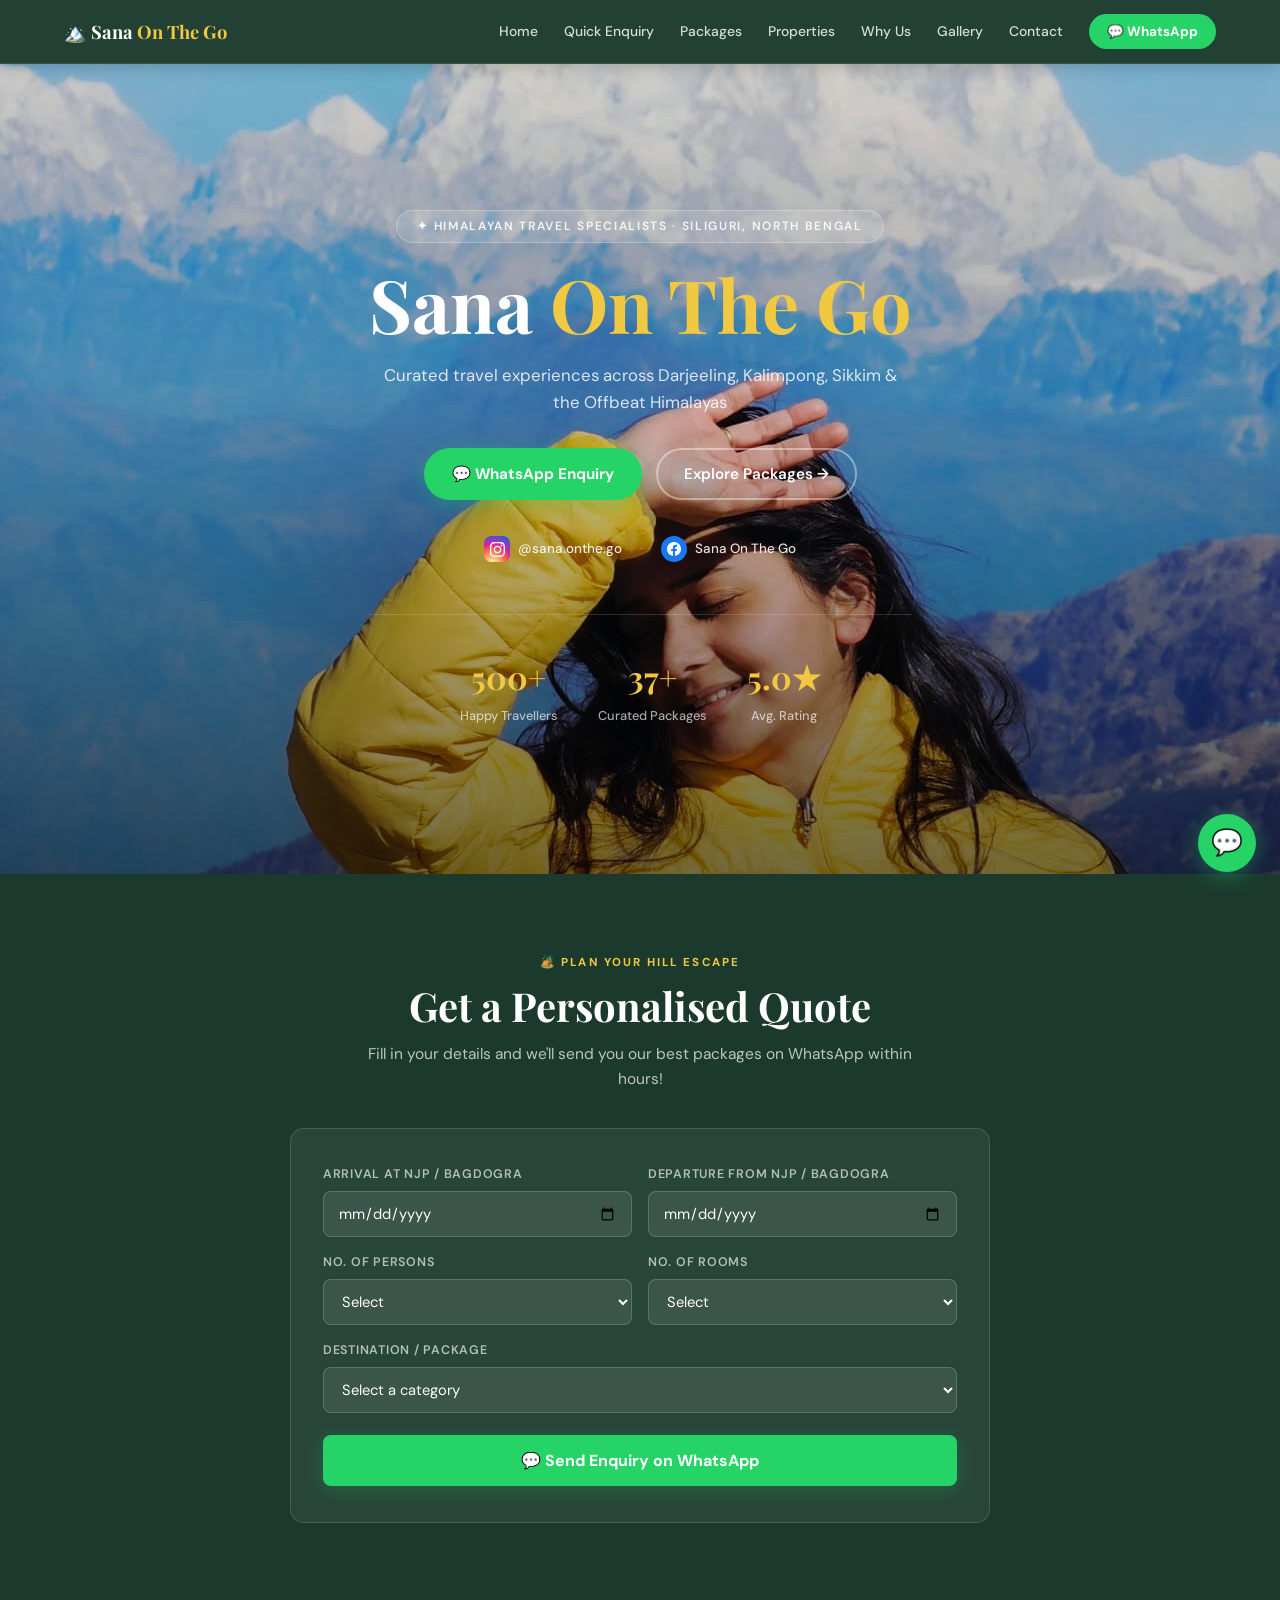
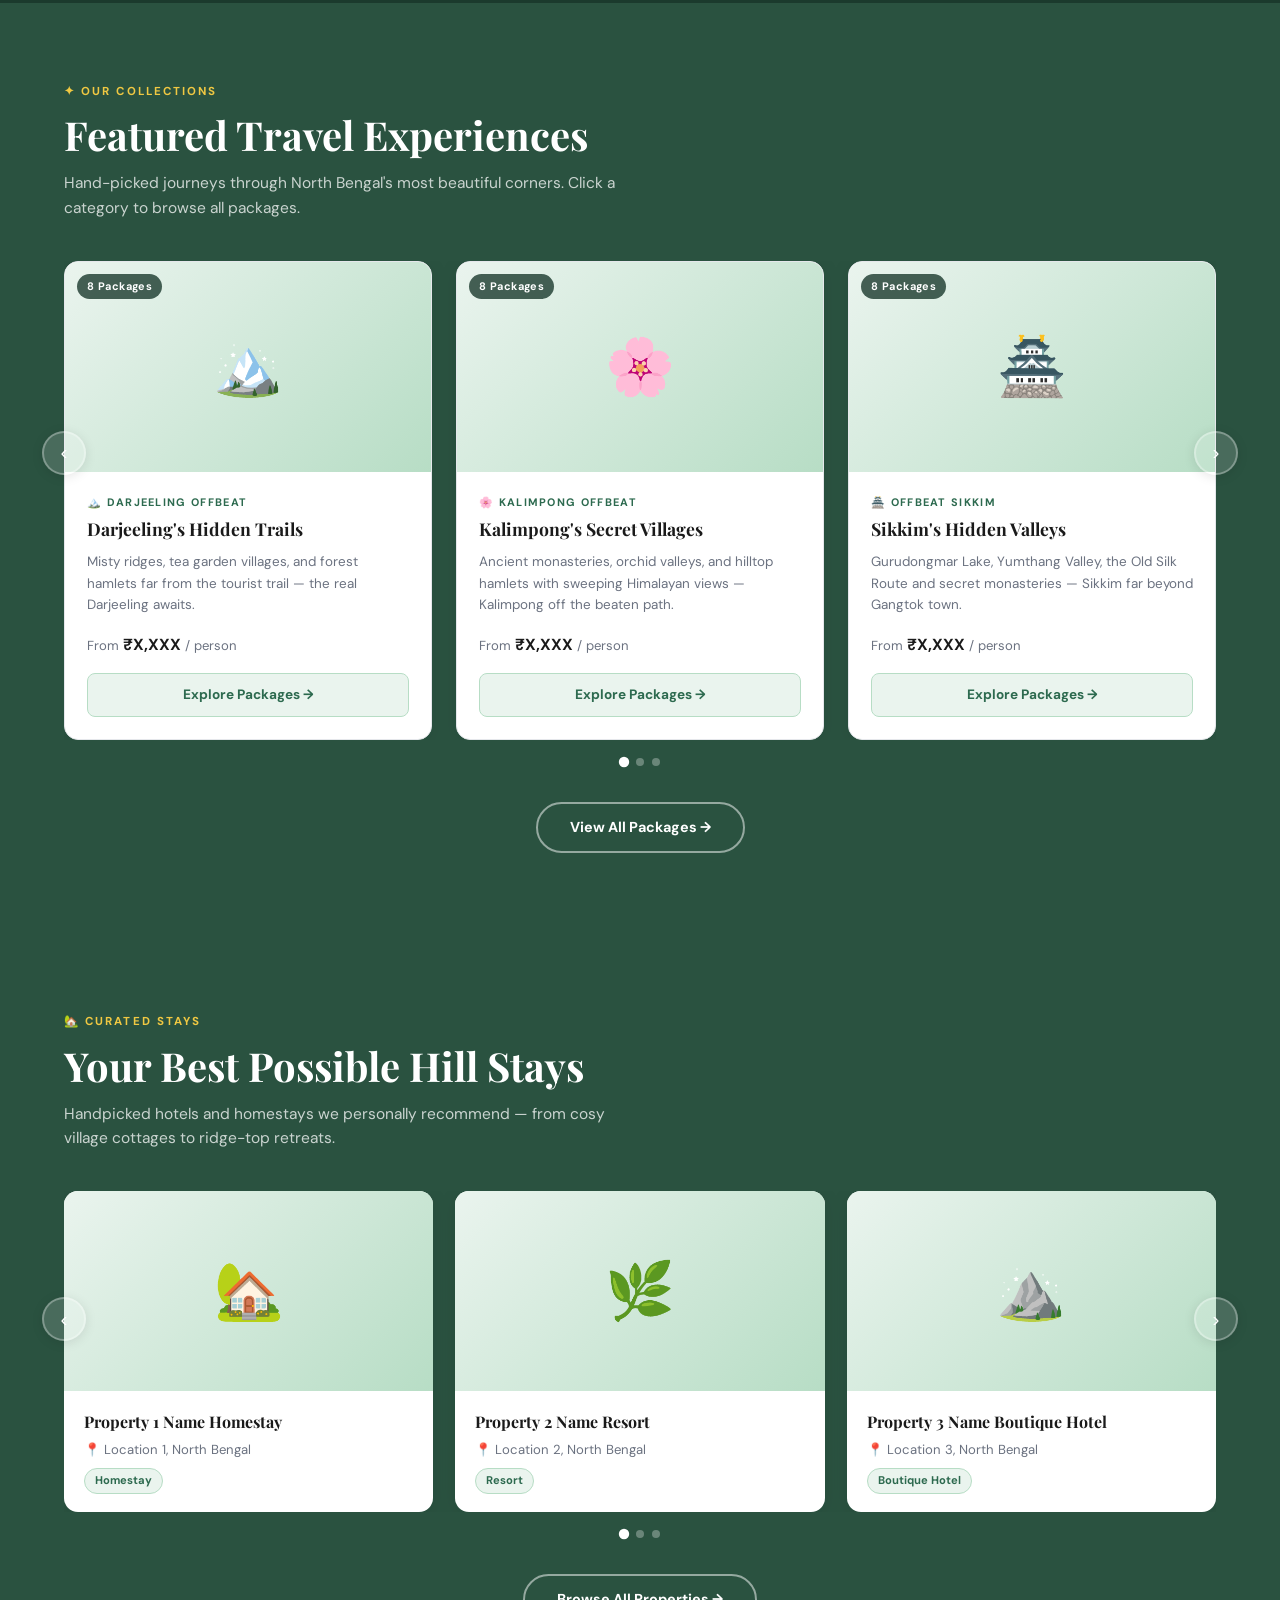
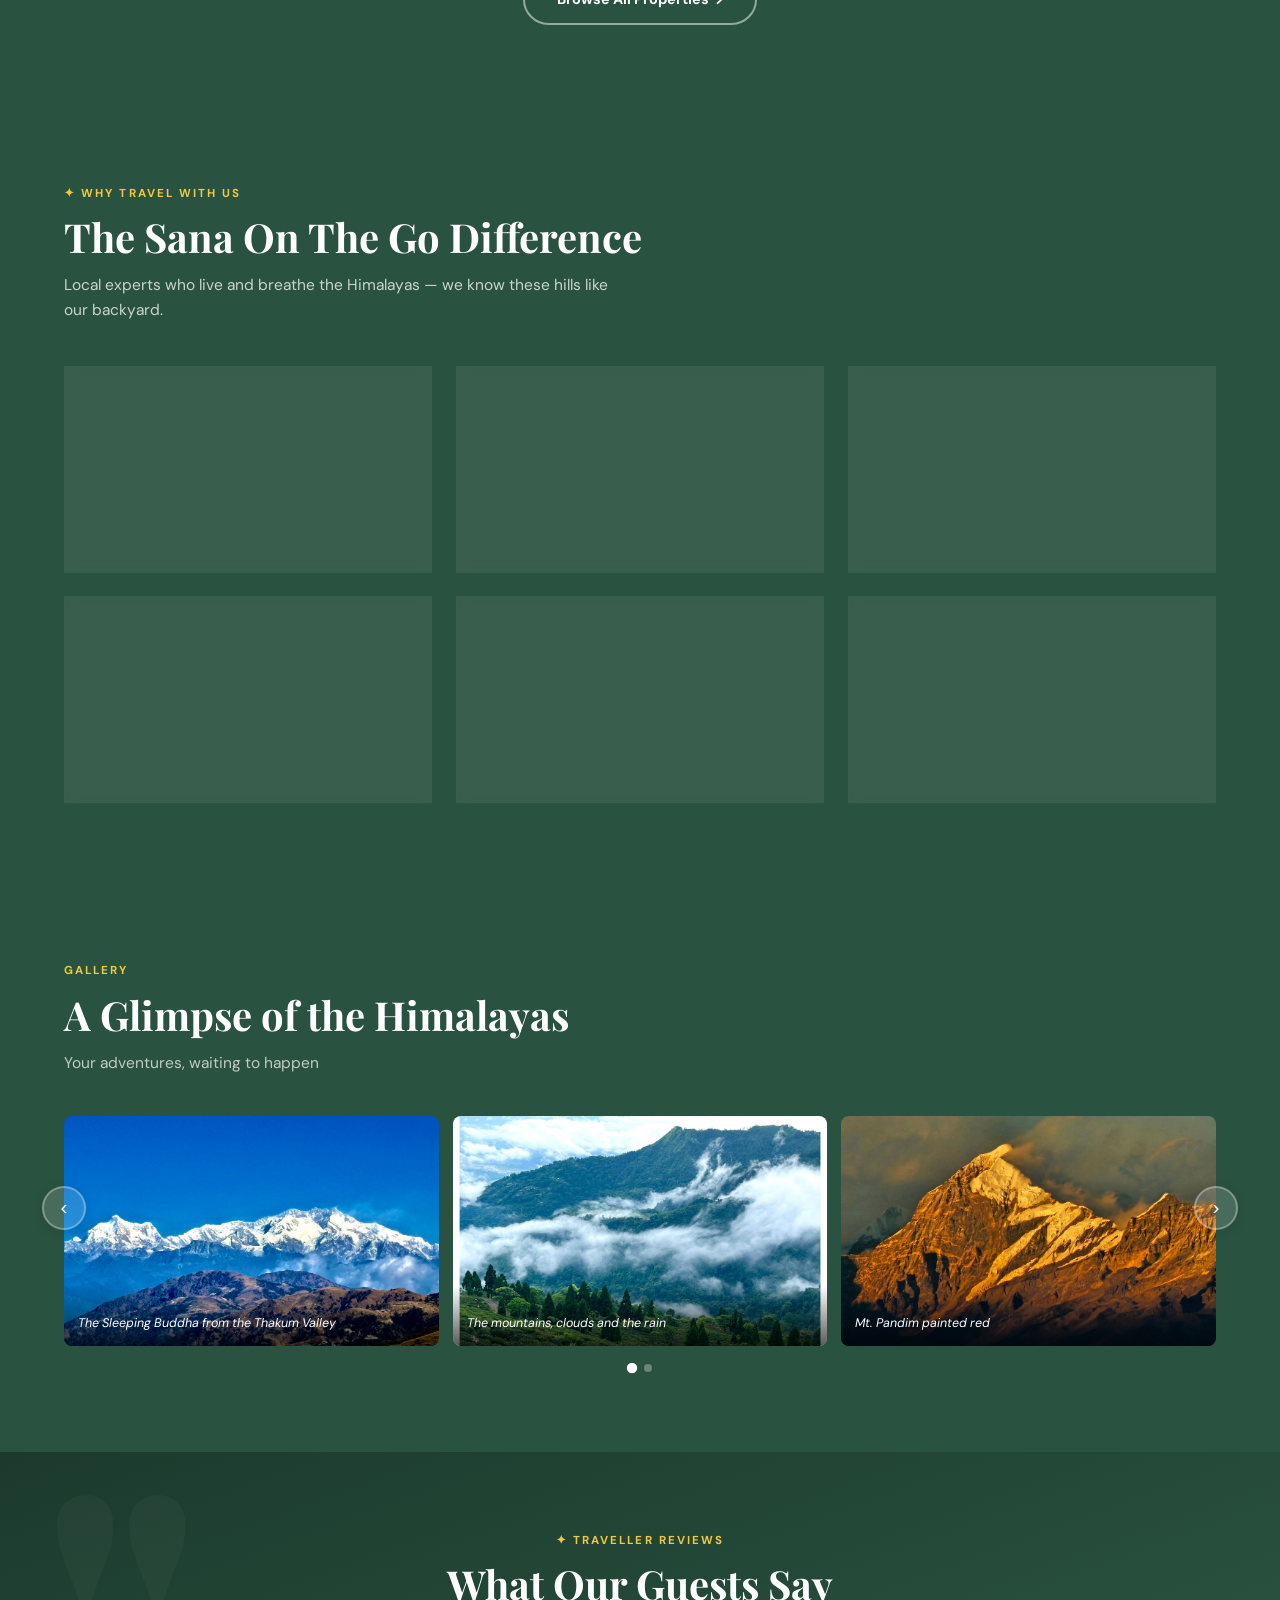
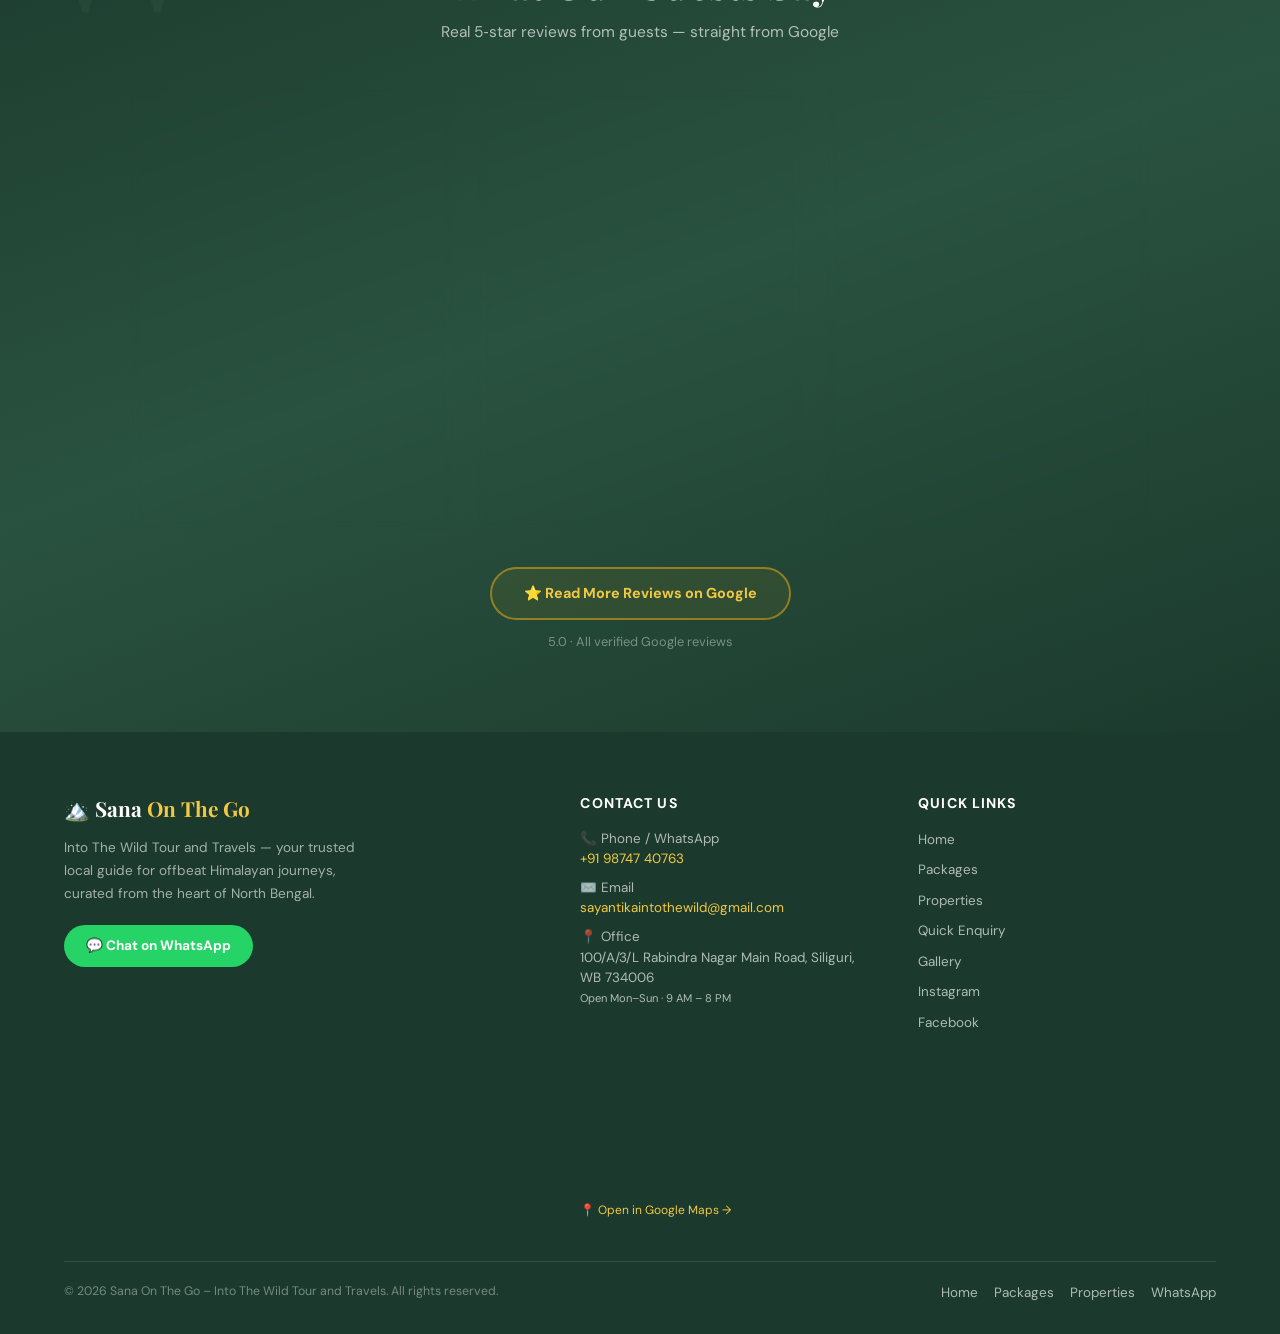
==== commit f32e3cde: "Fix formatting of hero stats in index.html" ====
--- a/index.html
+++ b/index.html
@@ -516,8 +516,7 @@
     <div class="hero-stats">
       <div class="hero-stat"><strong>500+</strong><span>Happy Travellers</span></div>
       <div class="hero-stat"><strong>37+</strong><span>Curated Packages</span></div>
-      <div class="hero-stat"><strong>5.0★</strong><span>Avg. Rating</span></div>
-      <div class="hero-stat"><strong>5+</strong><span>Years Experience</span></div>
+      <div class="hero-stat"><strong>5.0★</strong><span>Avg. Rating</span></div> 
     </div>
   </div>
 </section>
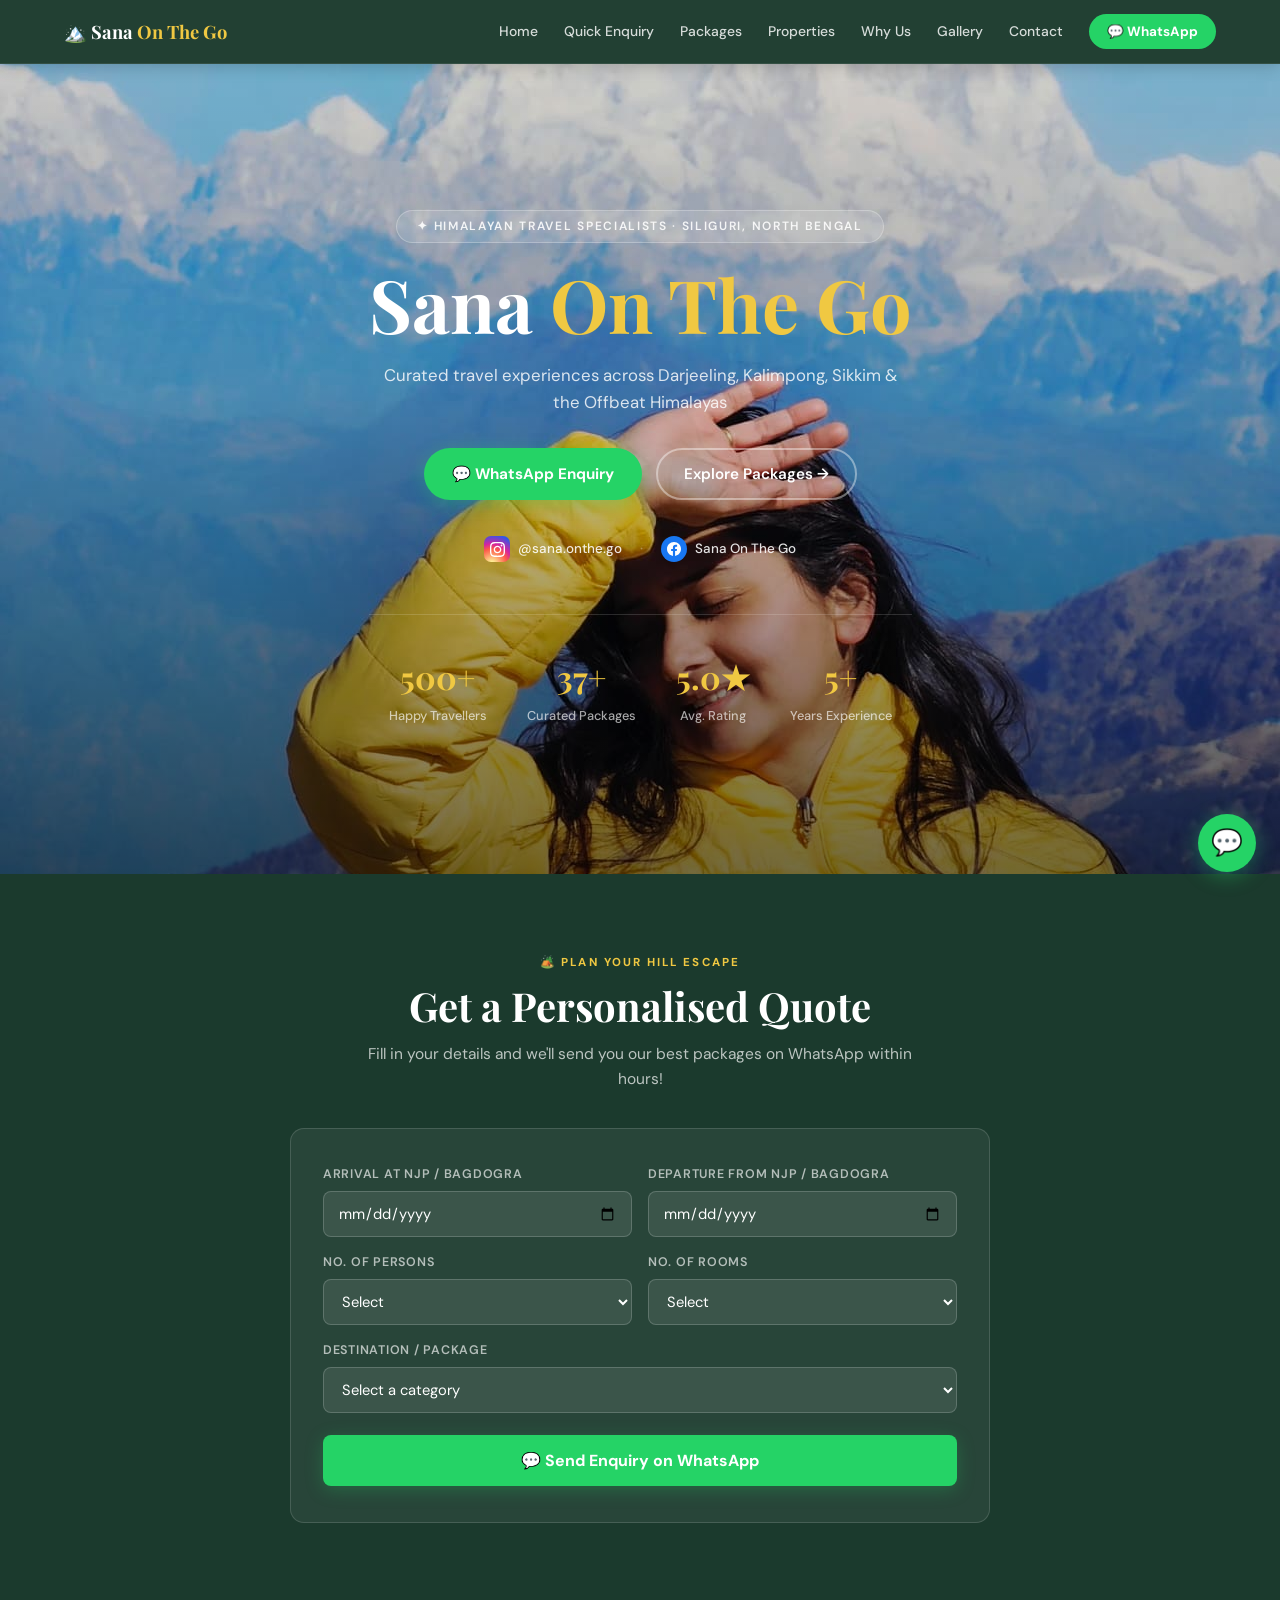
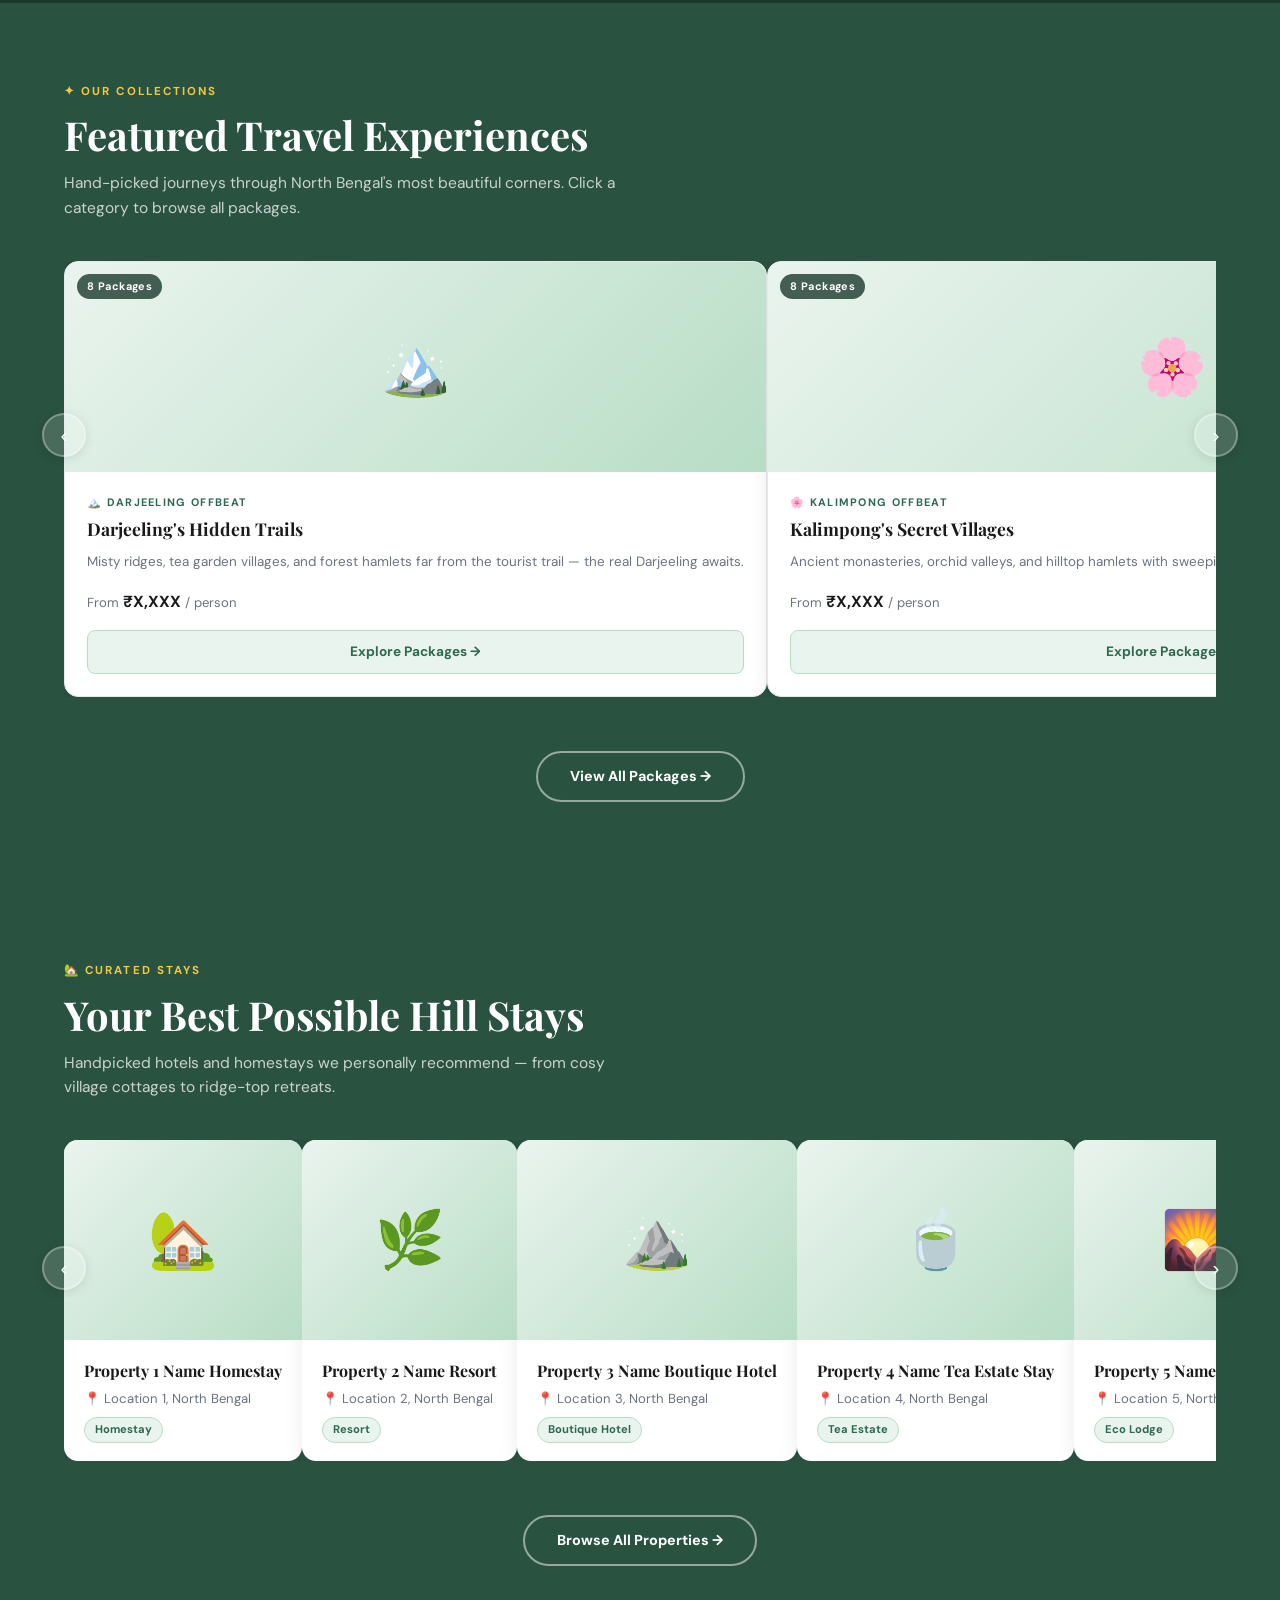
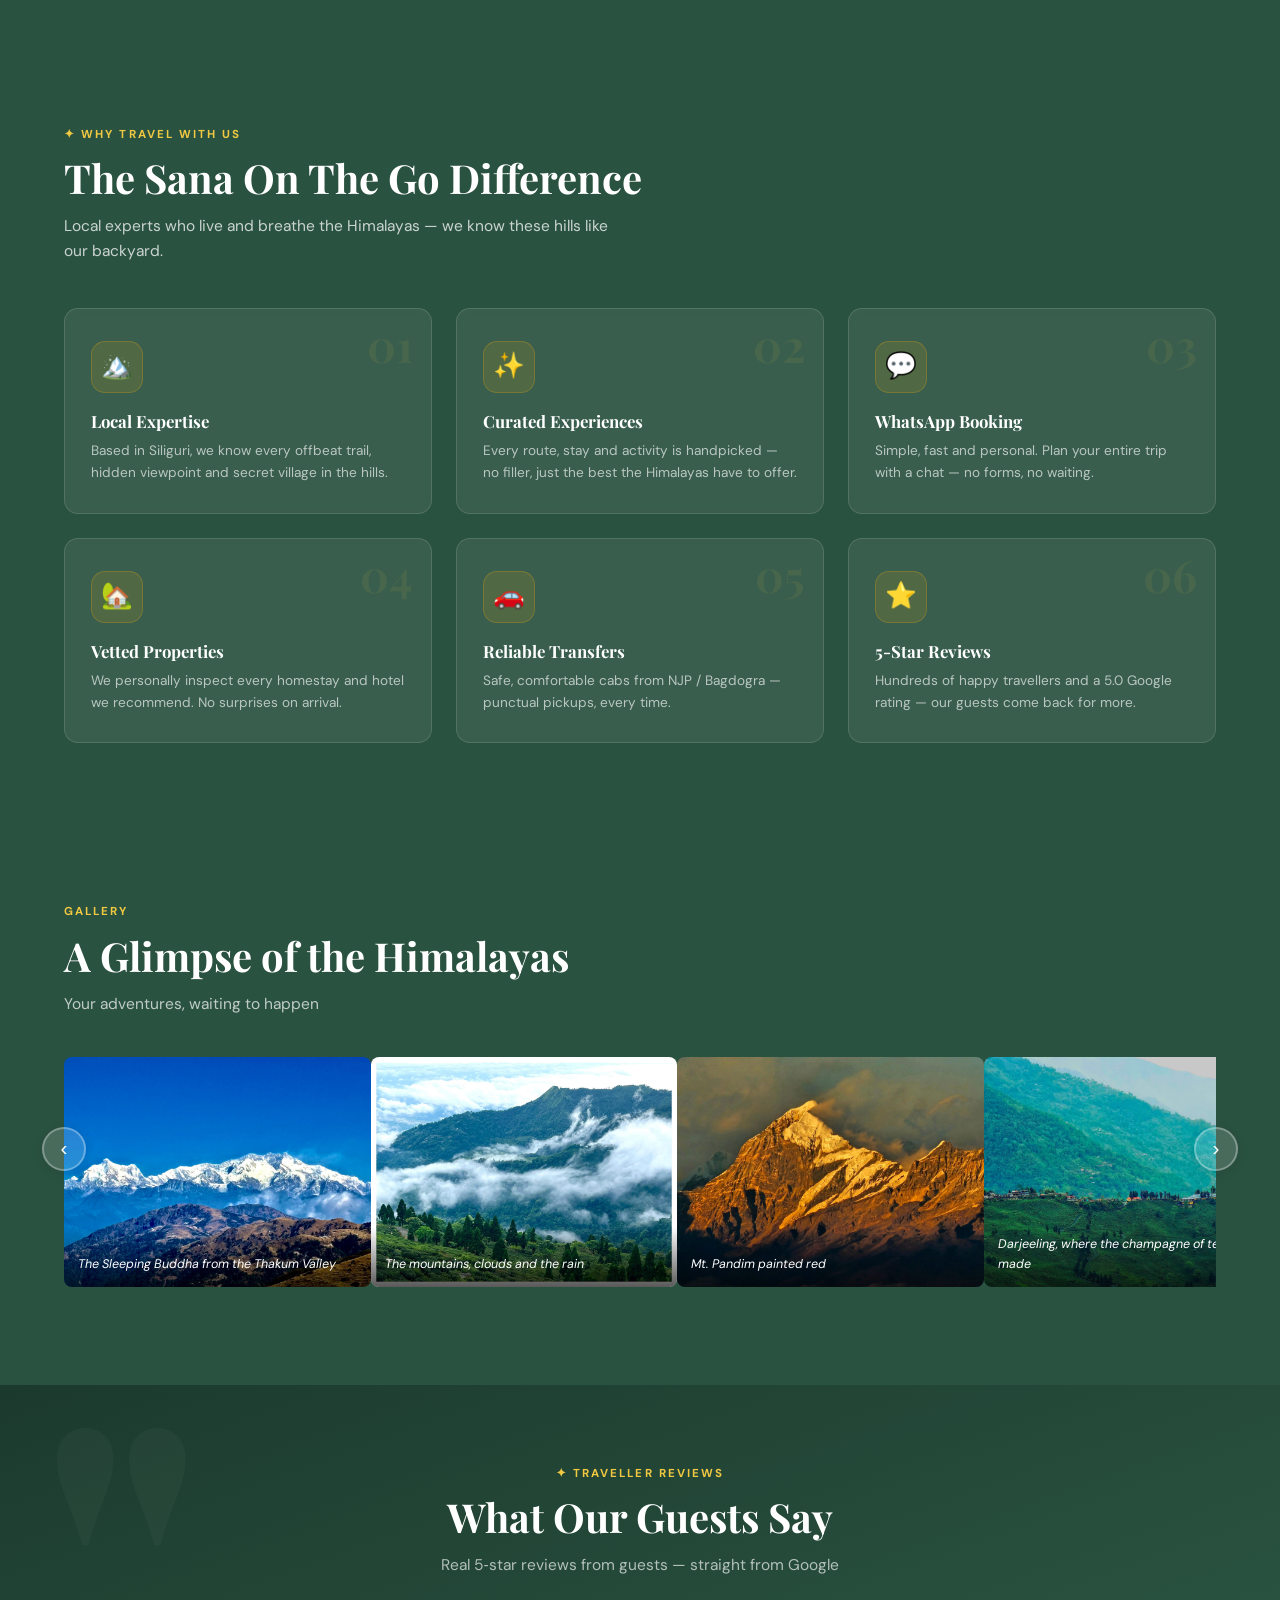
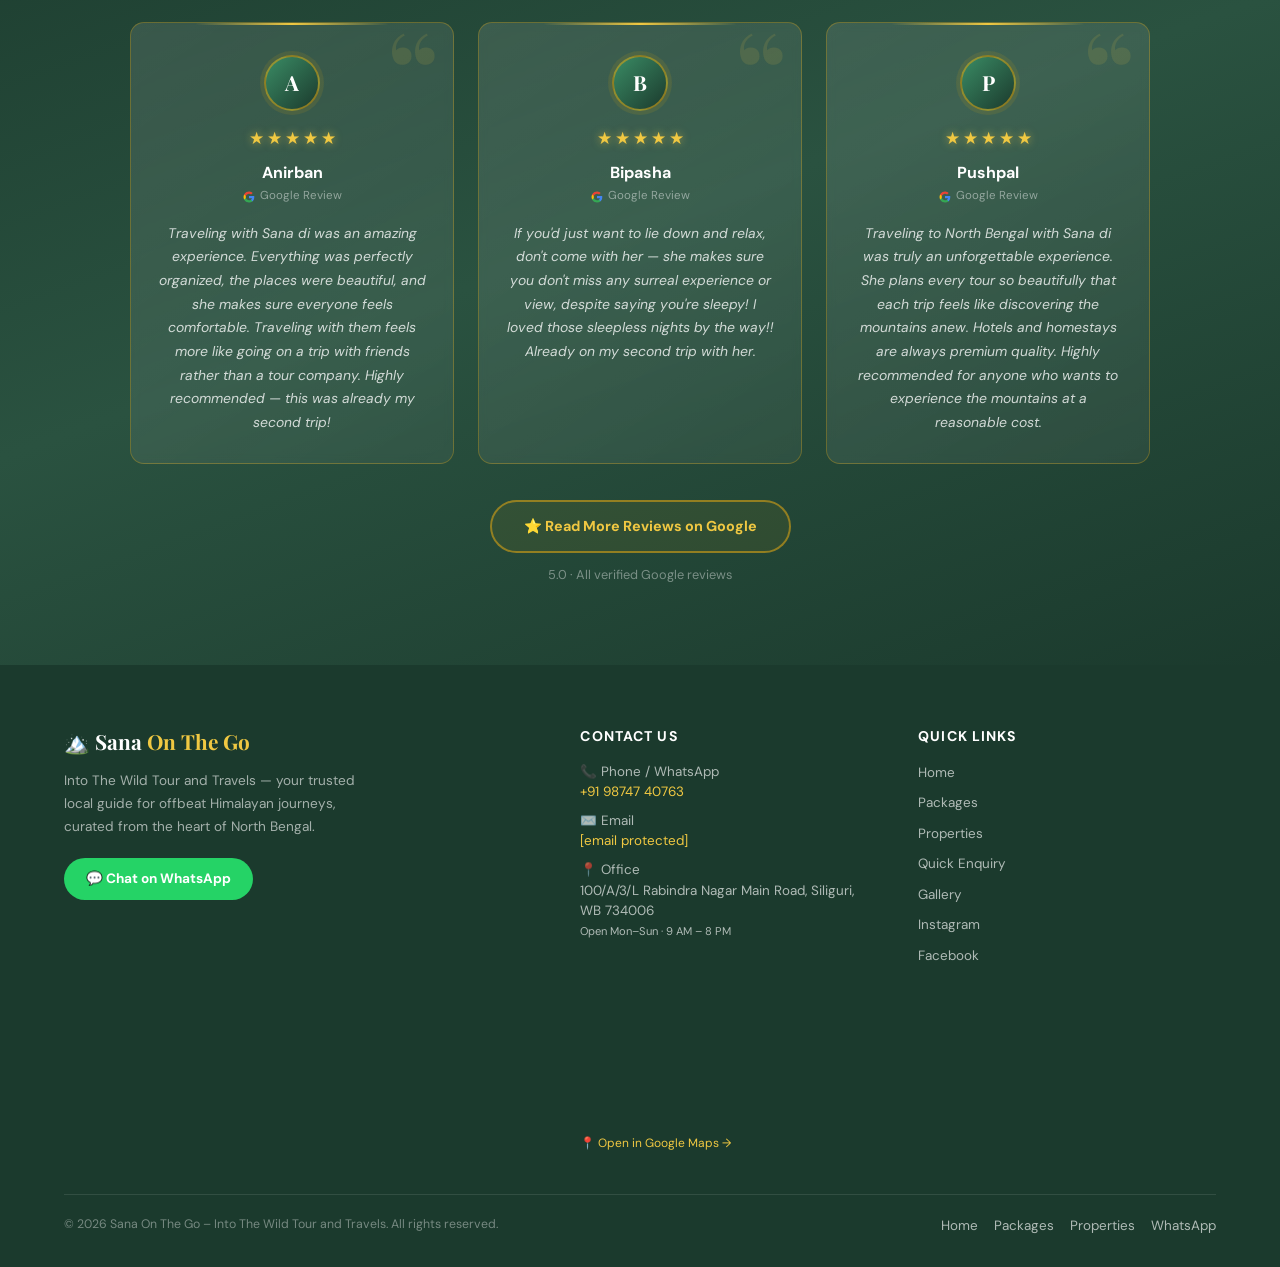
==== commit b6340155: "Update input events and add years experience stat" ====
--- a/index.html
+++ b/index.html
@@ -516,7 +516,8 @@
     <div class="hero-stats">
       <div class="hero-stat"><strong>500+</strong><span>Happy Travellers</span></div>
       <div class="hero-stat"><strong>37+</strong><span>Curated Packages</span></div>
-      <div class="hero-stat"><strong>5.0★</strong><span>Avg. Rating</span></div> 
+      <div class="hero-stat"><strong>5.0★</strong><span>Avg. Rating</span></div>
+      <div class="hero-stat"><strong>5+</strong><span>Years Experience</span></div>
     </div>
   </div>
 </section>
@@ -531,13 +532,13 @@
       <div class="form-grid">
         <div class="form-field">
           <label>Arrival at NJP / Bagdogra</label>
-          <!-- CHANGE 6: oninput sets departure min date -->
-          <input type="date" id="arrDate" oninput="onArrivalChange()" />
+          <!-- CHANGE 6: onchange sets departure min date and closes calendar -->
+          <input type="date" id="arrDate" onchange="onArrivalChange()" />
           <span class="ferr" id="eArr">Please select an arrival date.</span>
         </div>
         <div class="form-field">
           <label>Departure from NJP / Bagdogra</label>
-          <input type="date" id="depDate" />
+          <input type="date" id="depDate" onchange="this.blur()" />
           <span class="ferr" id="eDep">Departure must be after arrival date.</span>
         </div>
         <div class="form-field">
@@ -774,7 +775,7 @@
     <div>
       <h4>Contact Us</h4>
       <div class="footer-ci">📞 Phone / WhatsApp<br/><a href="tel:+919874740763">+91 98747 40763</a></div>
-      <div class="footer-ci">✉️ Email<br/><a href="mailto:sayantikaintothewild@gmail.com">sayantikaintothewild@gmail.com</a></div>
+      <div class="footer-ci">✉️ Email<br/><a href="/cdn-cgi/l/email-protection#5625372f3738223f3d373f382239223e33213f3a3216313b373f3a7835393b"><span class="__cf_email__" data-cfemail="b7c4d6ced6d9c3dedcd6ded9c3d8c3dfd2c0dedbd3f7d0dad6dedb99d4d8da">[email&#160;protected]</span></a></div>
       <div class="footer-ci">📍 Office<br/>100/A/3/L Rabindra Nagar Main Road, Siliguri, WB 734006<br/><small>Open Mon–Sun · 9 AM – 8 PM</small></div>
       <div class="footer-map">
         <iframe
@@ -812,7 +813,7 @@
 
 <a href="https://wa.me/919874740763?text=Hi%20Sana%20On%20The%20Go!%20I%20am%20interested%20in%20your%20tour%20packages." class="float-wa" target="_blank" onclick="showToast()">💬</a>
 
-<script>
+<script data-cfasync="false" src="/cdn-cgi/scripts/5c5dd728/cloudflare-static/email-decode.min.js"></script><script>
 /* TOAST */
 function showToast() {
   const t = document.getElementById('waToast');
@@ -829,6 +830,10 @@
   const arrInput = document.getElementById('arrDate');
   const depInput = document.getElementById('depDate');
   const arrVal   = arrInput.value;
+
+  // Dismiss the calendar picker
+  arrInput.blur();
+
   if (!arrVal) { depInput.removeAttribute('min'); return; }
 
   // Set min for departure to day after arrival
@@ -940,11 +945,4 @@
 
   document.getElementById('pkgPrev') .addEventListener('click', pkg.bwd);
   document.getElementById('pkgNext') .addEventListener('click', pkg.fwd);
-  document.getElementById('propPrev').addEventListener('click', prop.bwd);
-  document.getElementById('propNext').addEventListener('click', prop.fwd);
-  document.getElementById('galPrev') .addEventListener('click', gal.bwd);
-  document.getElementById('galNext') .addEventListener('click', gal.fwd);
-});
-</script>
-</body>
-</html>
+  document.getElementById('propPrev').addEventListener('click',
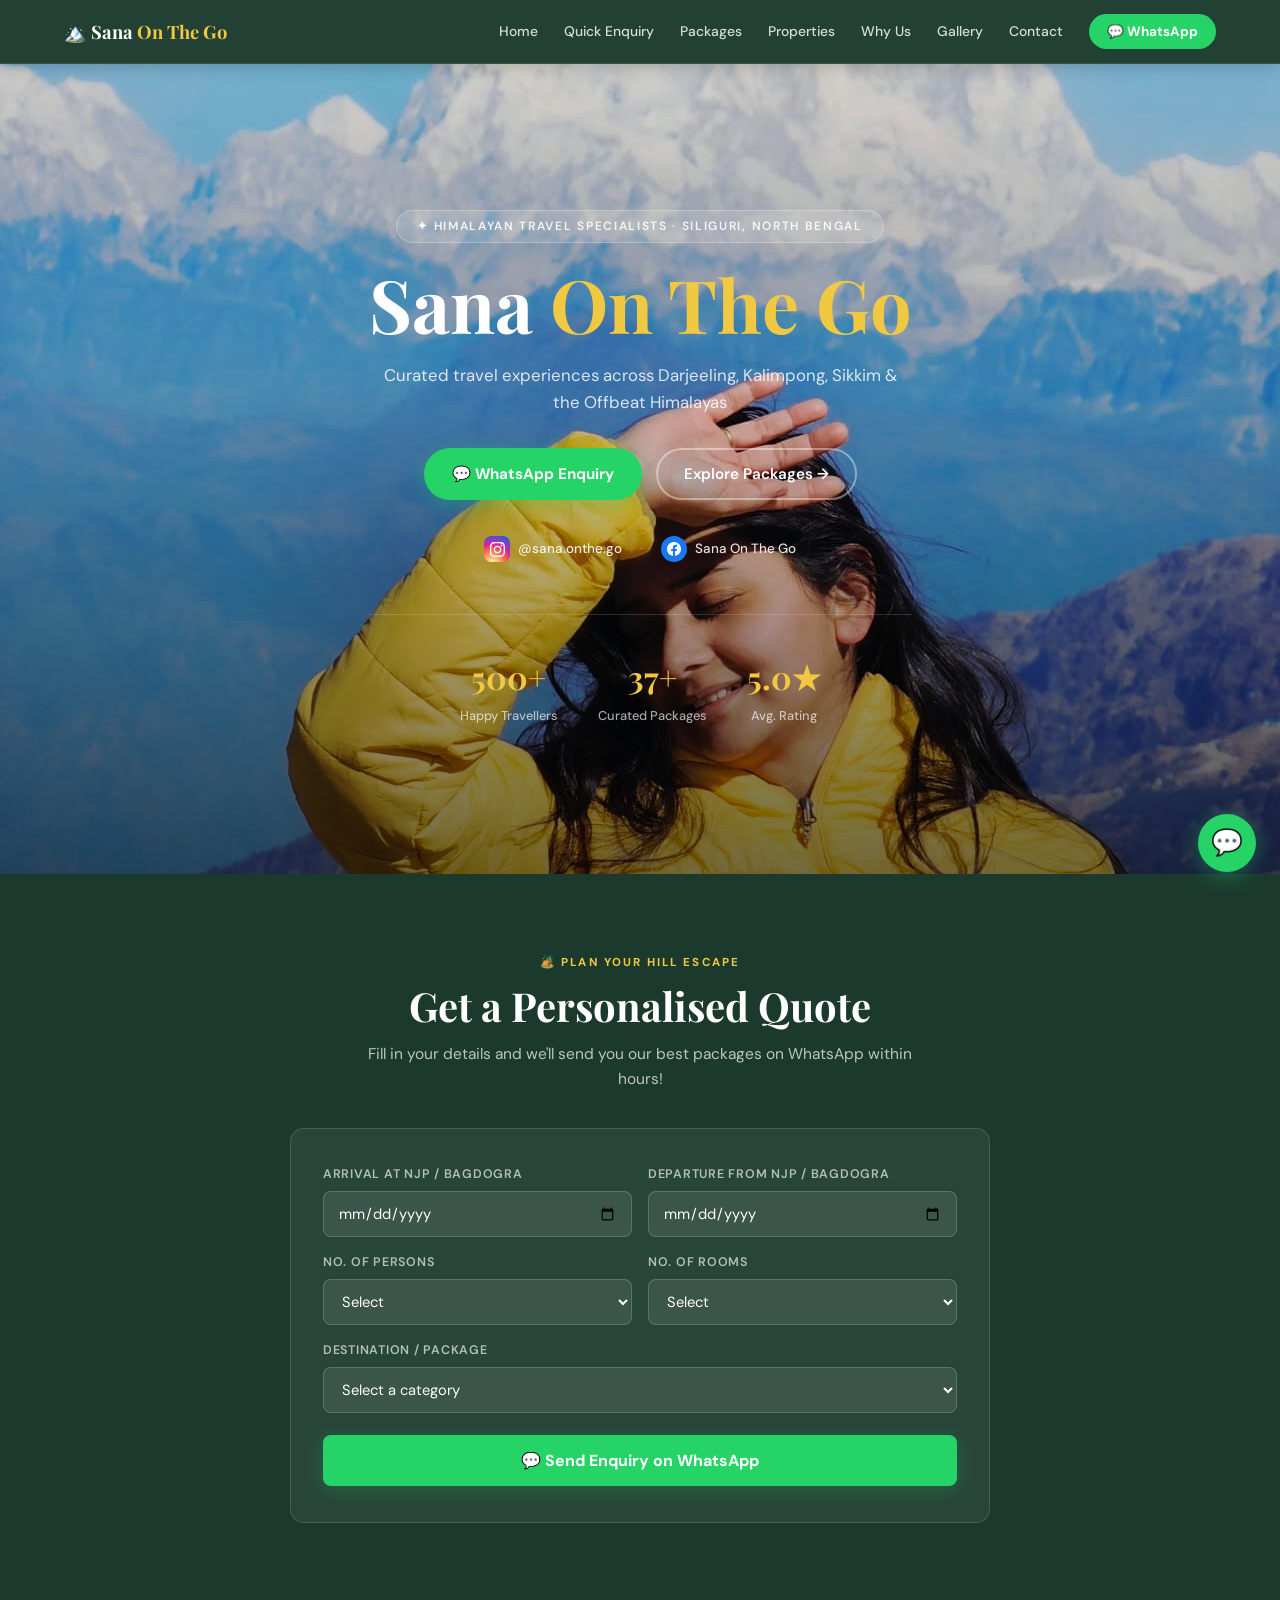
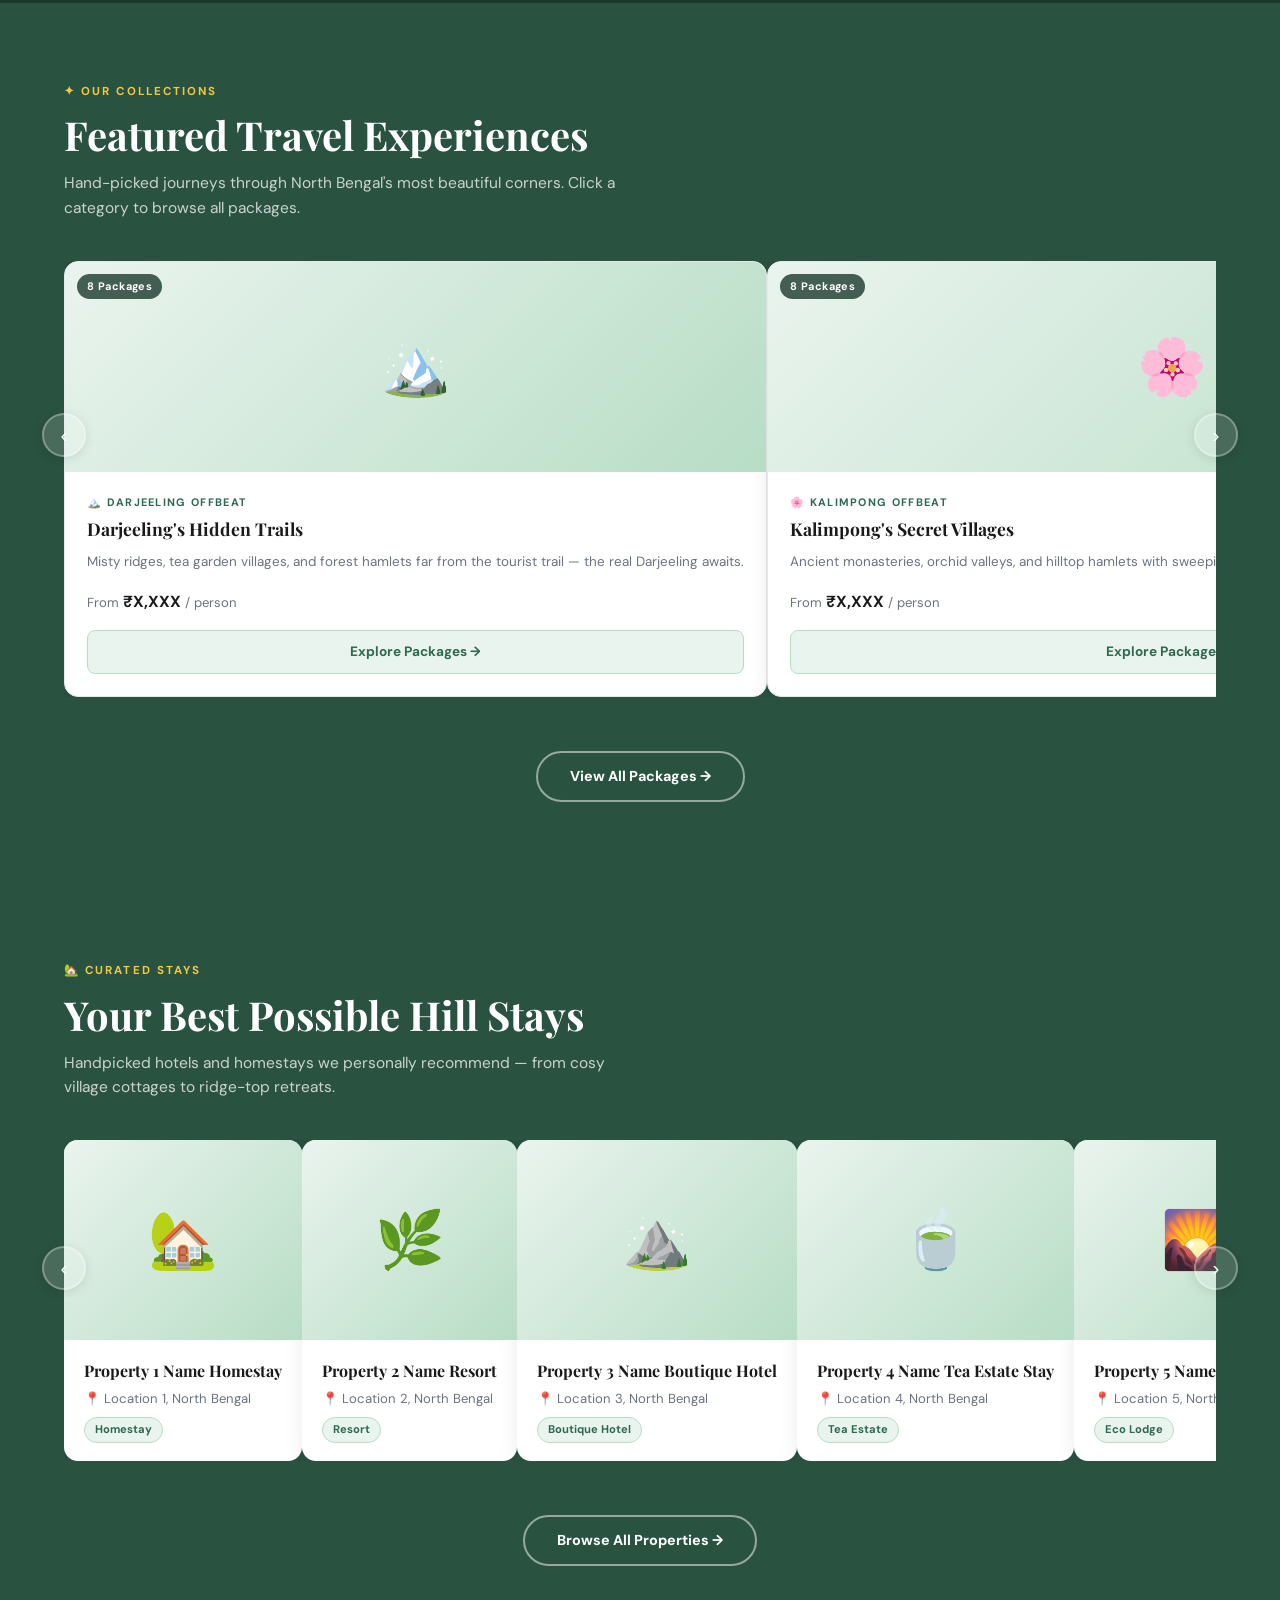
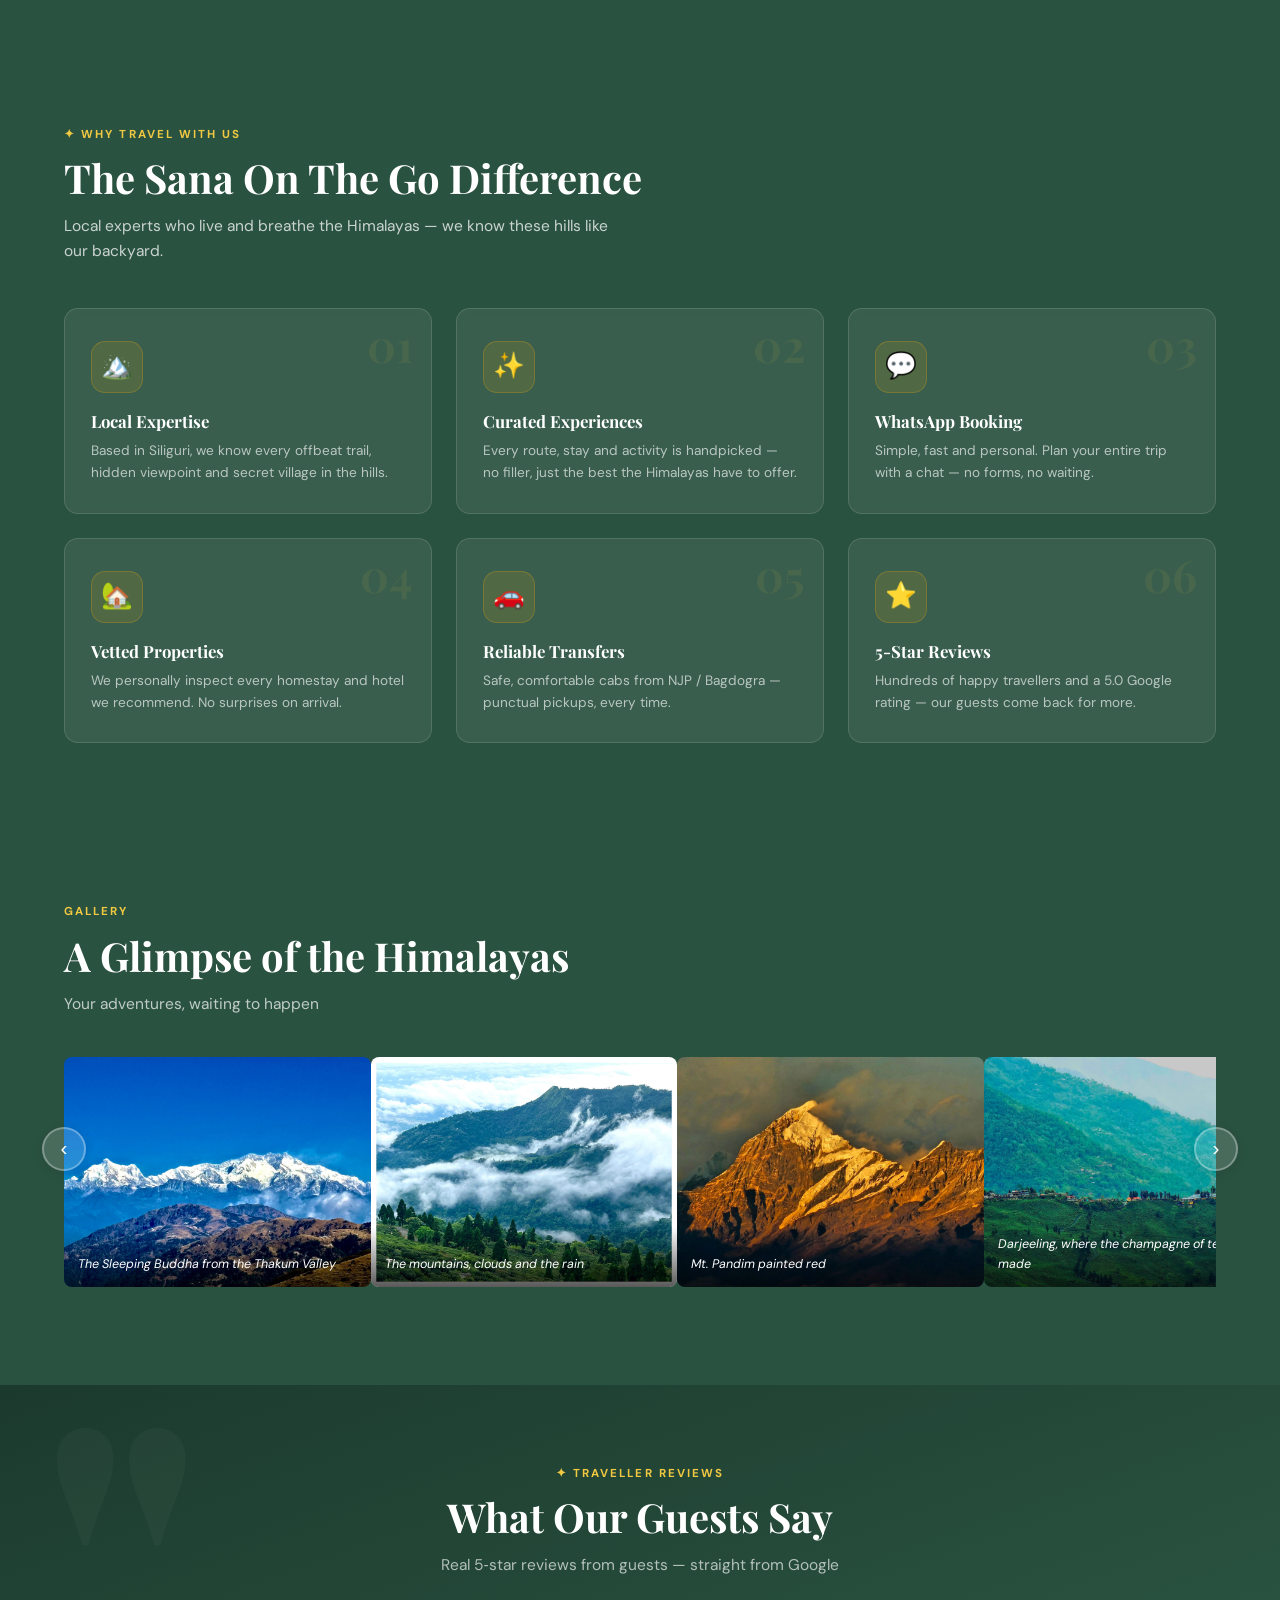
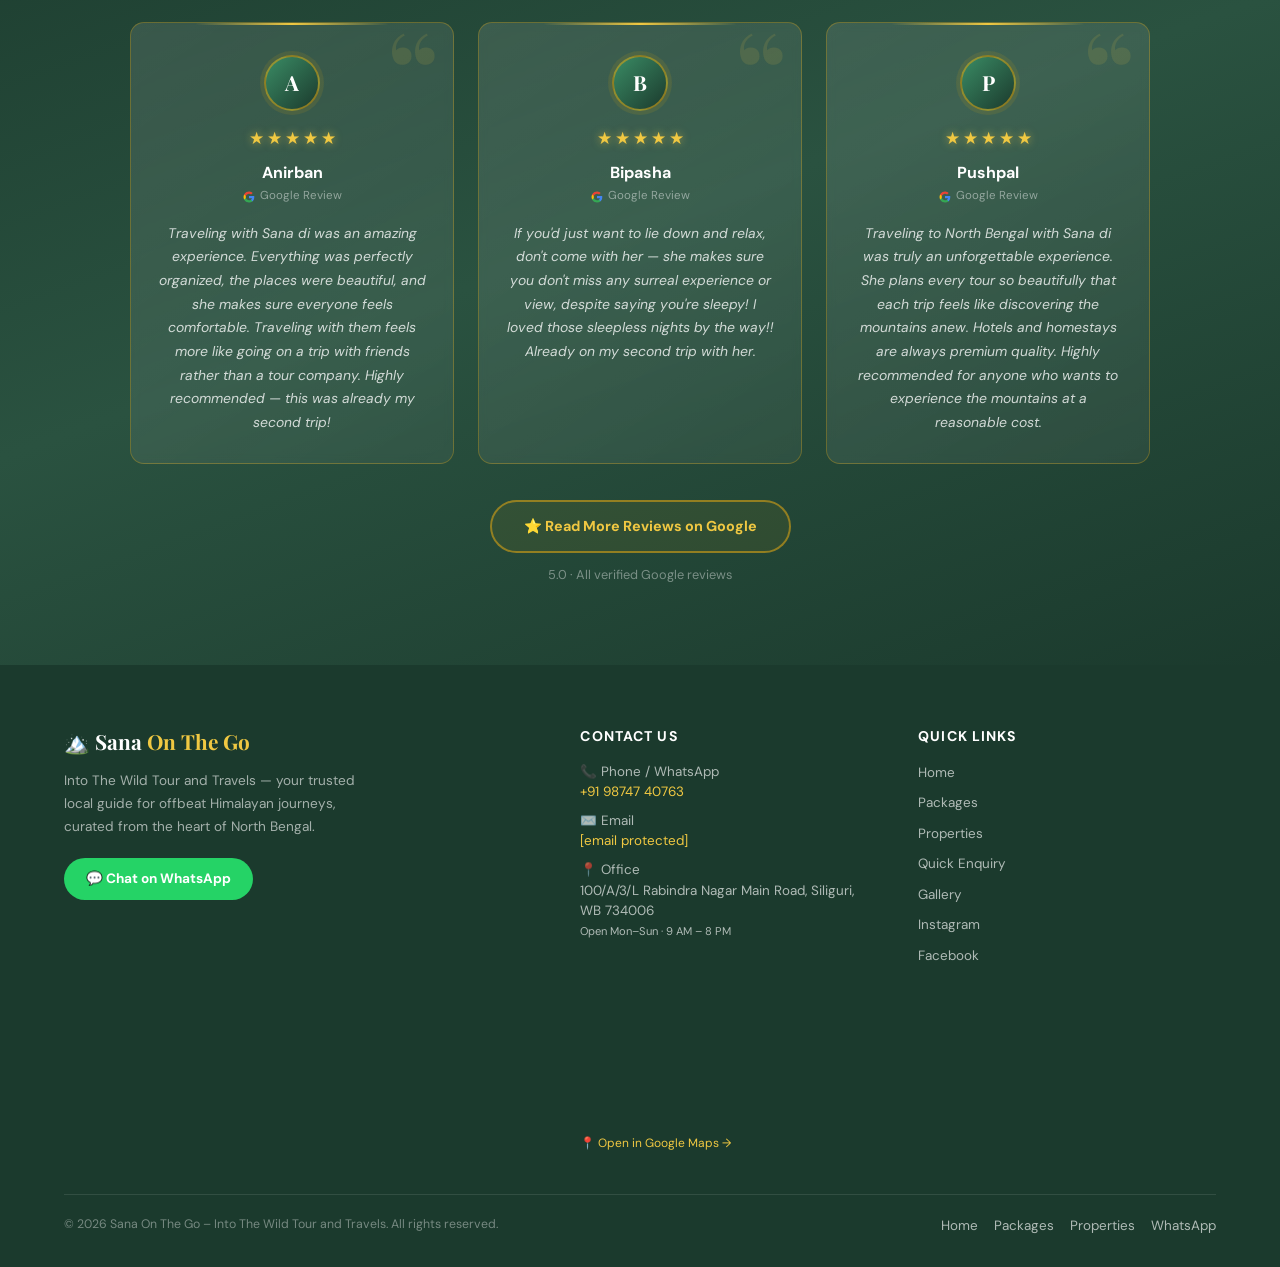
==== commit a22fed34: "Remove years of experience statistic from hero section" ====
--- a/index.html
+++ b/index.html
@@ -517,7 +517,6 @@
       <div class="hero-stat"><strong>500+</strong><span>Happy Travellers</span></div>
       <div class="hero-stat"><strong>37+</strong><span>Curated Packages</span></div>
       <div class="hero-stat"><strong>5.0★</strong><span>Avg. Rating</span></div>
-      <div class="hero-stat"><strong>5+</strong><span>Years Experience</span></div>
     </div>
   </div>
 </section>
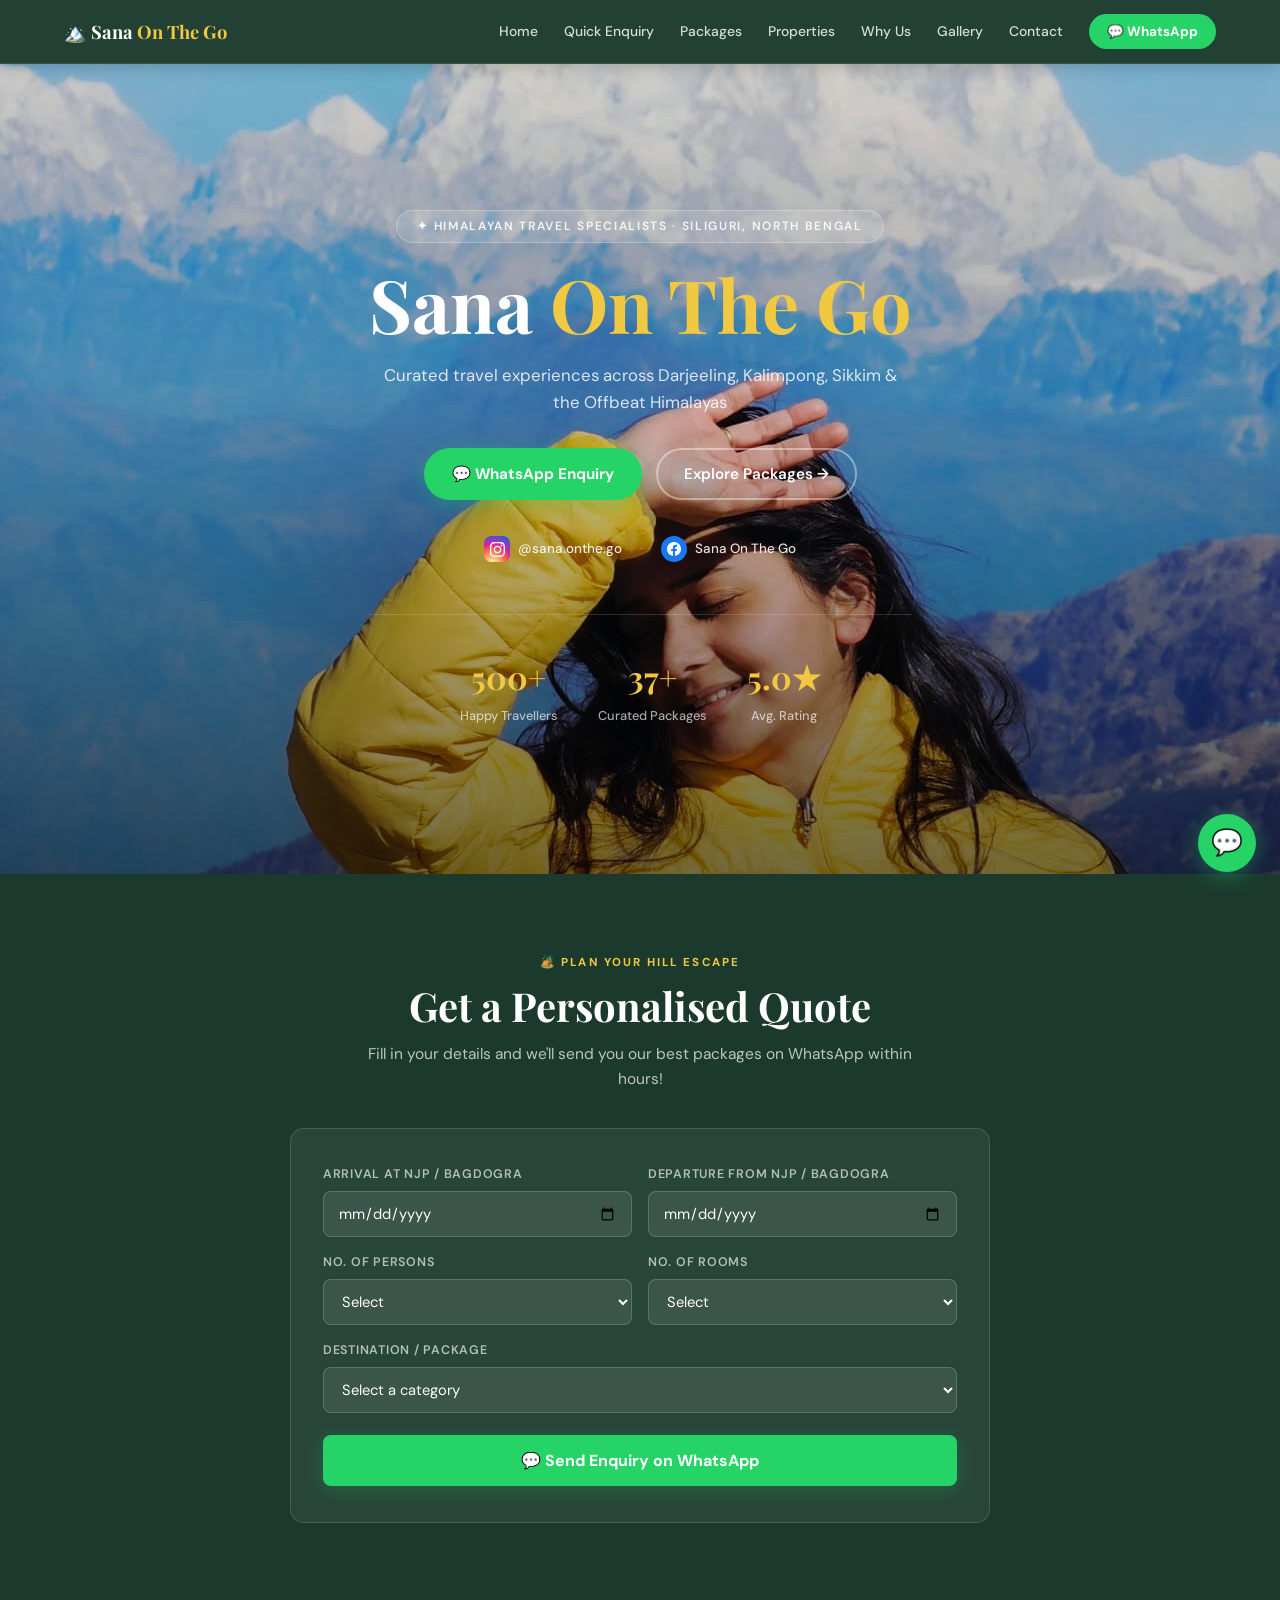
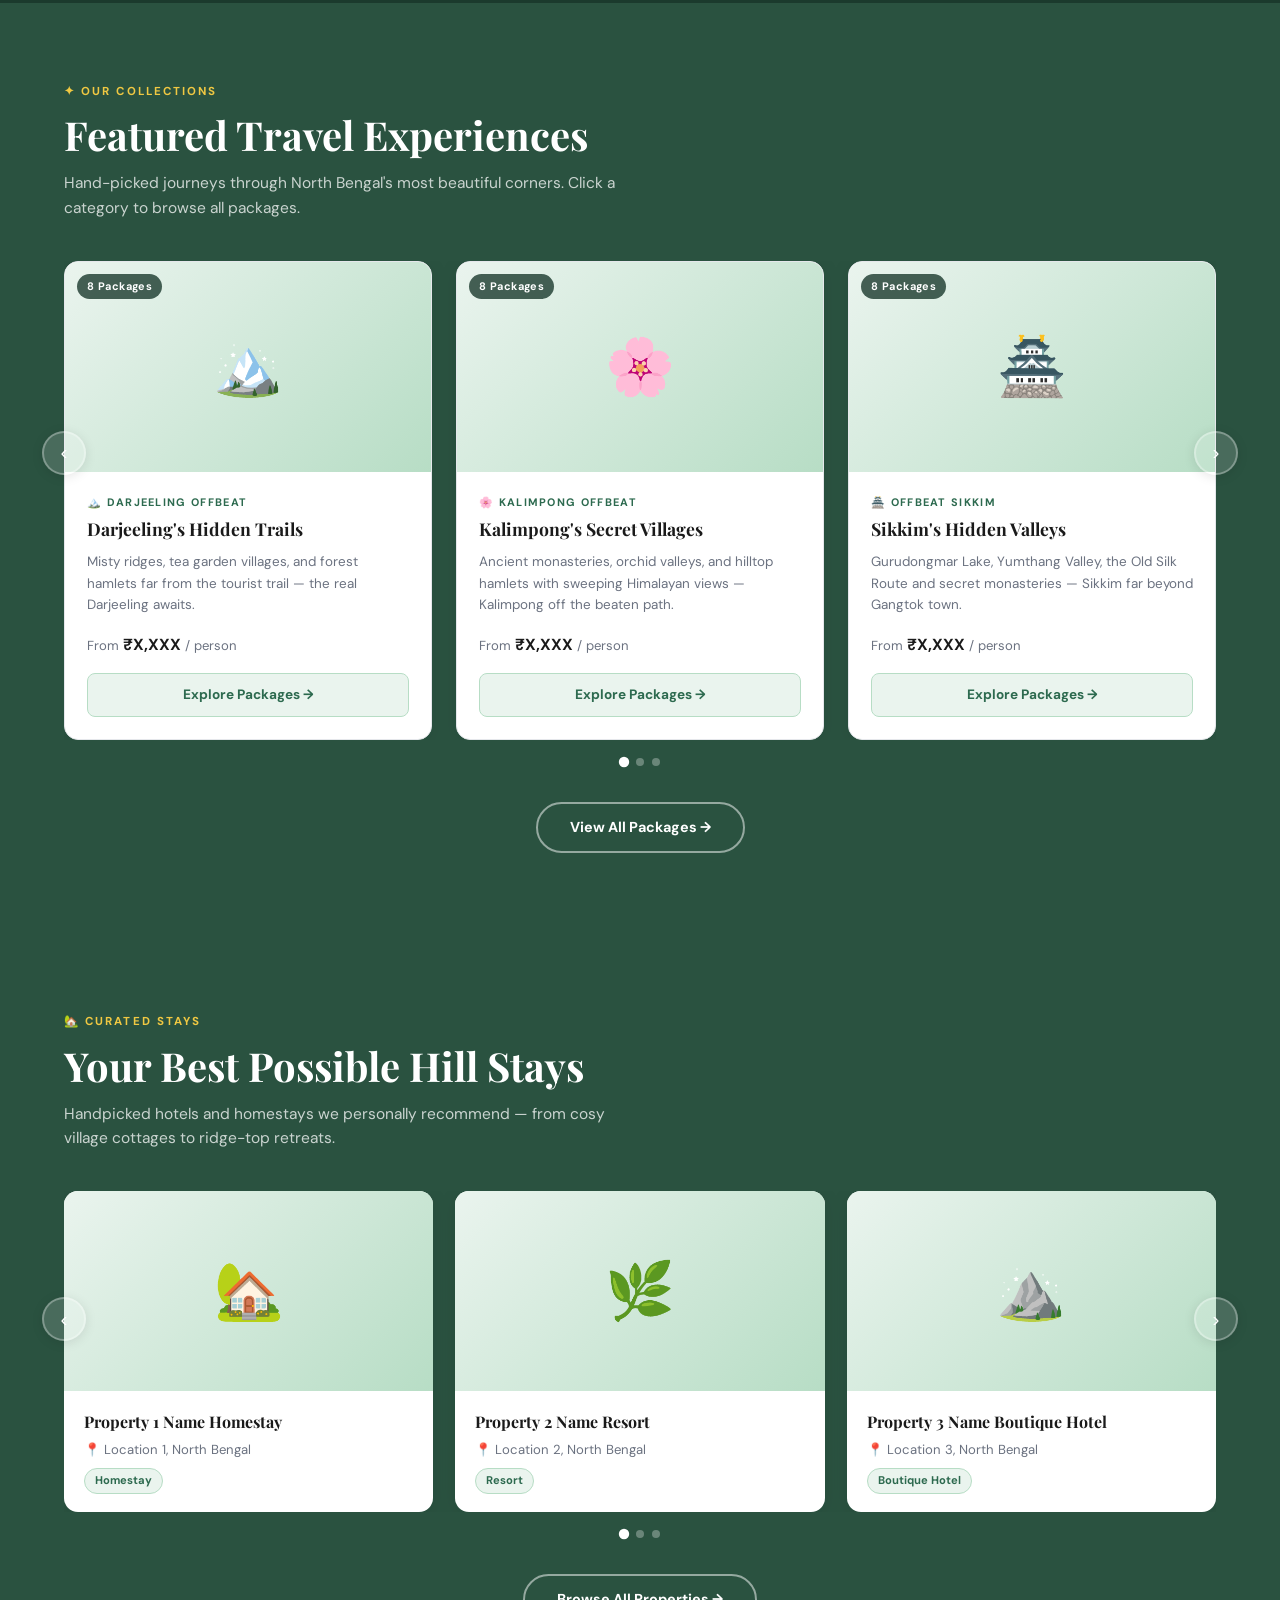
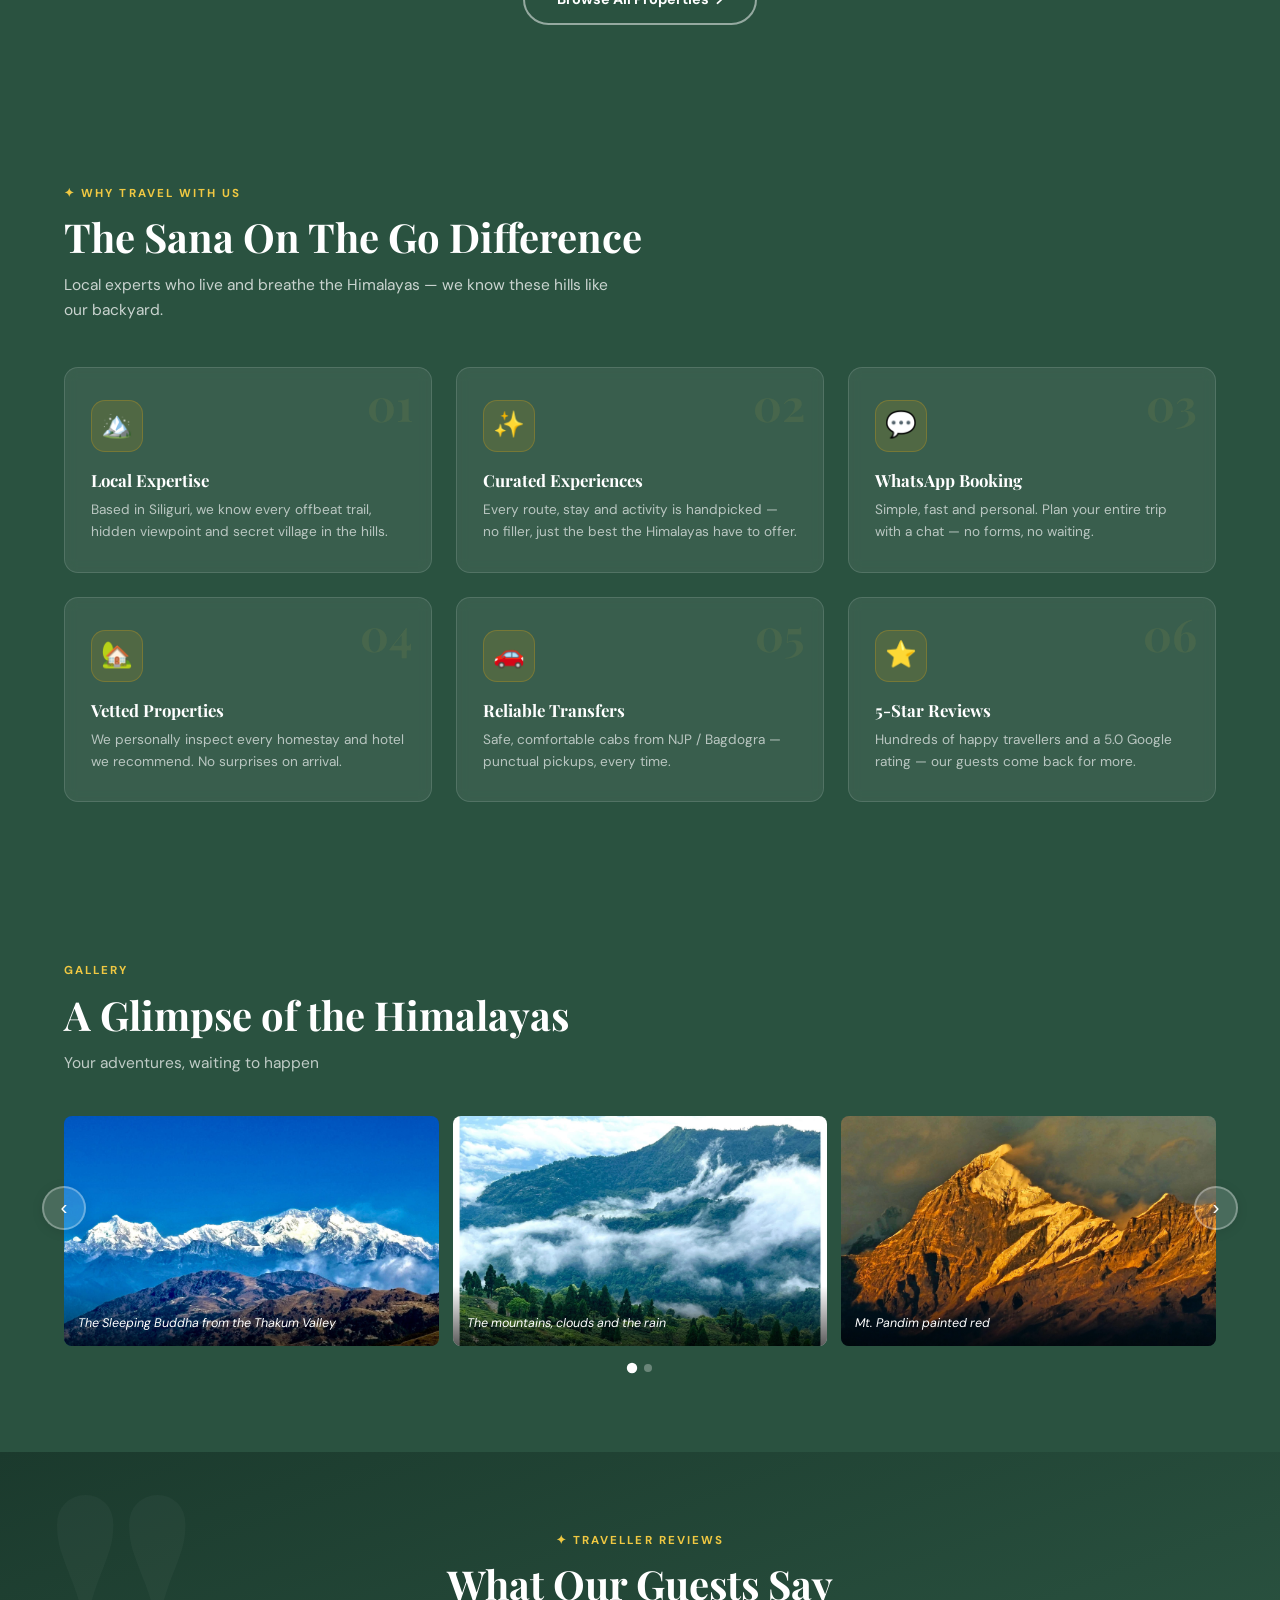
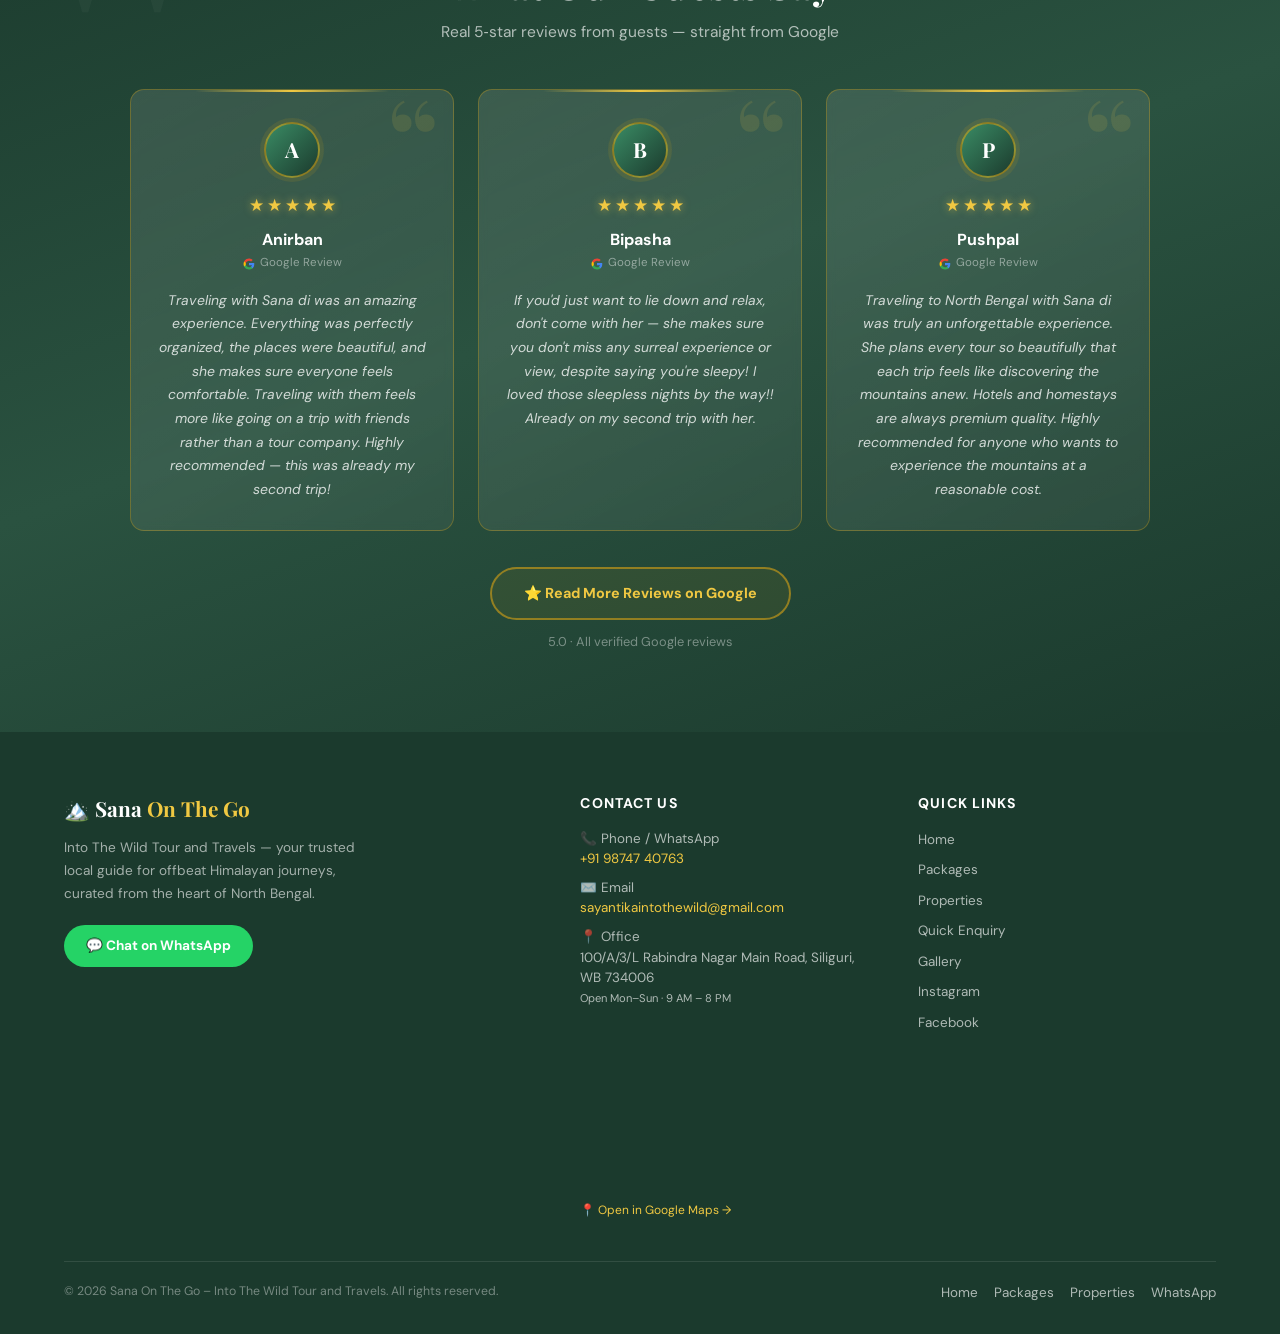
==== commit 87ffde90: "Update input event for arrival date and email link" ====
--- a/index.html
+++ b/index.html
@@ -516,7 +516,7 @@
     <div class="hero-stats">
       <div class="hero-stat"><strong>500+</strong><span>Happy Travellers</span></div>
       <div class="hero-stat"><strong>37+</strong><span>Curated Packages</span></div>
-      <div class="hero-stat"><strong>5.0★</strong><span>Avg. Rating</span></div>
+      <div class="hero-stat"><strong>5.0★</strong><span>Avg. Rating</span></div> 
     </div>
   </div>
 </section>
@@ -531,13 +531,13 @@
       <div class="form-grid">
         <div class="form-field">
           <label>Arrival at NJP / Bagdogra</label>
-          <!-- CHANGE 6: onchange sets departure min date and closes calendar -->
-          <input type="date" id="arrDate" onchange="onArrivalChange()" />
+          <!-- CHANGE 6: oninput sets departure min date -->
+          <input type="date" id="arrDate" oninput="onArrivalChange()" />
           <span class="ferr" id="eArr">Please select an arrival date.</span>
         </div>
         <div class="form-field">
           <label>Departure from NJP / Bagdogra</label>
-          <input type="date" id="depDate" onchange="this.blur()" />
+          <input type="date" id="depDate" />
           <span class="ferr" id="eDep">Departure must be after arrival date.</span>
         </div>
         <div class="form-field">
@@ -774,7 +774,7 @@
     <div>
       <h4>Contact Us</h4>
       <div class="footer-ci">📞 Phone / WhatsApp<br/><a href="tel:+919874740763">+91 98747 40763</a></div>
-      <div class="footer-ci">✉️ Email<br/><a href="/cdn-cgi/l/email-protection#5625372f3738223f3d373f382239223e33213f3a3216313b373f3a7835393b"><span class="__cf_email__" data-cfemail="b7c4d6ced6d9c3dedcd6ded9c3d8c3dfd2c0dedbd3f7d0dad6dedb99d4d8da">[email&#160;protected]</span></a></div>
+      <div class="footer-ci">✉️ Email<br/><a href="mailto:sayantikaintothewild@gmail.com">sayantikaintothewild@gmail.com</a></div>
       <div class="footer-ci">📍 Office<br/>100/A/3/L Rabindra Nagar Main Road, Siliguri, WB 734006<br/><small>Open Mon–Sun · 9 AM – 8 PM</small></div>
       <div class="footer-map">
         <iframe
@@ -812,7 +812,7 @@
 
 <a href="https://wa.me/919874740763?text=Hi%20Sana%20On%20The%20Go!%20I%20am%20interested%20in%20your%20tour%20packages." class="float-wa" target="_blank" onclick="showToast()">💬</a>
 
-<script data-cfasync="false" src="/cdn-cgi/scripts/5c5dd728/cloudflare-static/email-decode.min.js"></script><script>
+<script>
 /* TOAST */
 function showToast() {
   const t = document.getElementById('waToast');
@@ -829,10 +829,6 @@
   const arrInput = document.getElementById('arrDate');
   const depInput = document.getElementById('depDate');
   const arrVal   = arrInput.value;
-
-  // Dismiss the calendar picker
-  arrInput.blur();
-
   if (!arrVal) { depInput.removeAttribute('min'); return; }
 
   // Set min for departure to day after arrival
@@ -944,4 +940,11 @@
 
   document.getElementById('pkgPrev') .addEventListener('click', pkg.bwd);
   document.getElementById('pkgNext') .addEventListener('click', pkg.fwd);
-  document.getElementById('propPrev').addEventListener('click',
+  document.getElementById('propPrev').addEventListener('click', prop.bwd);
+  document.getElementById('propNext').addEventListener('click', prop.fwd);
+  document.getElementById('galPrev') .addEventListener('click', gal.bwd);
+  document.getElementById('galNext') .addEventListener('click', gal.fwd);
+});
+</script>
+</body>
+</html>
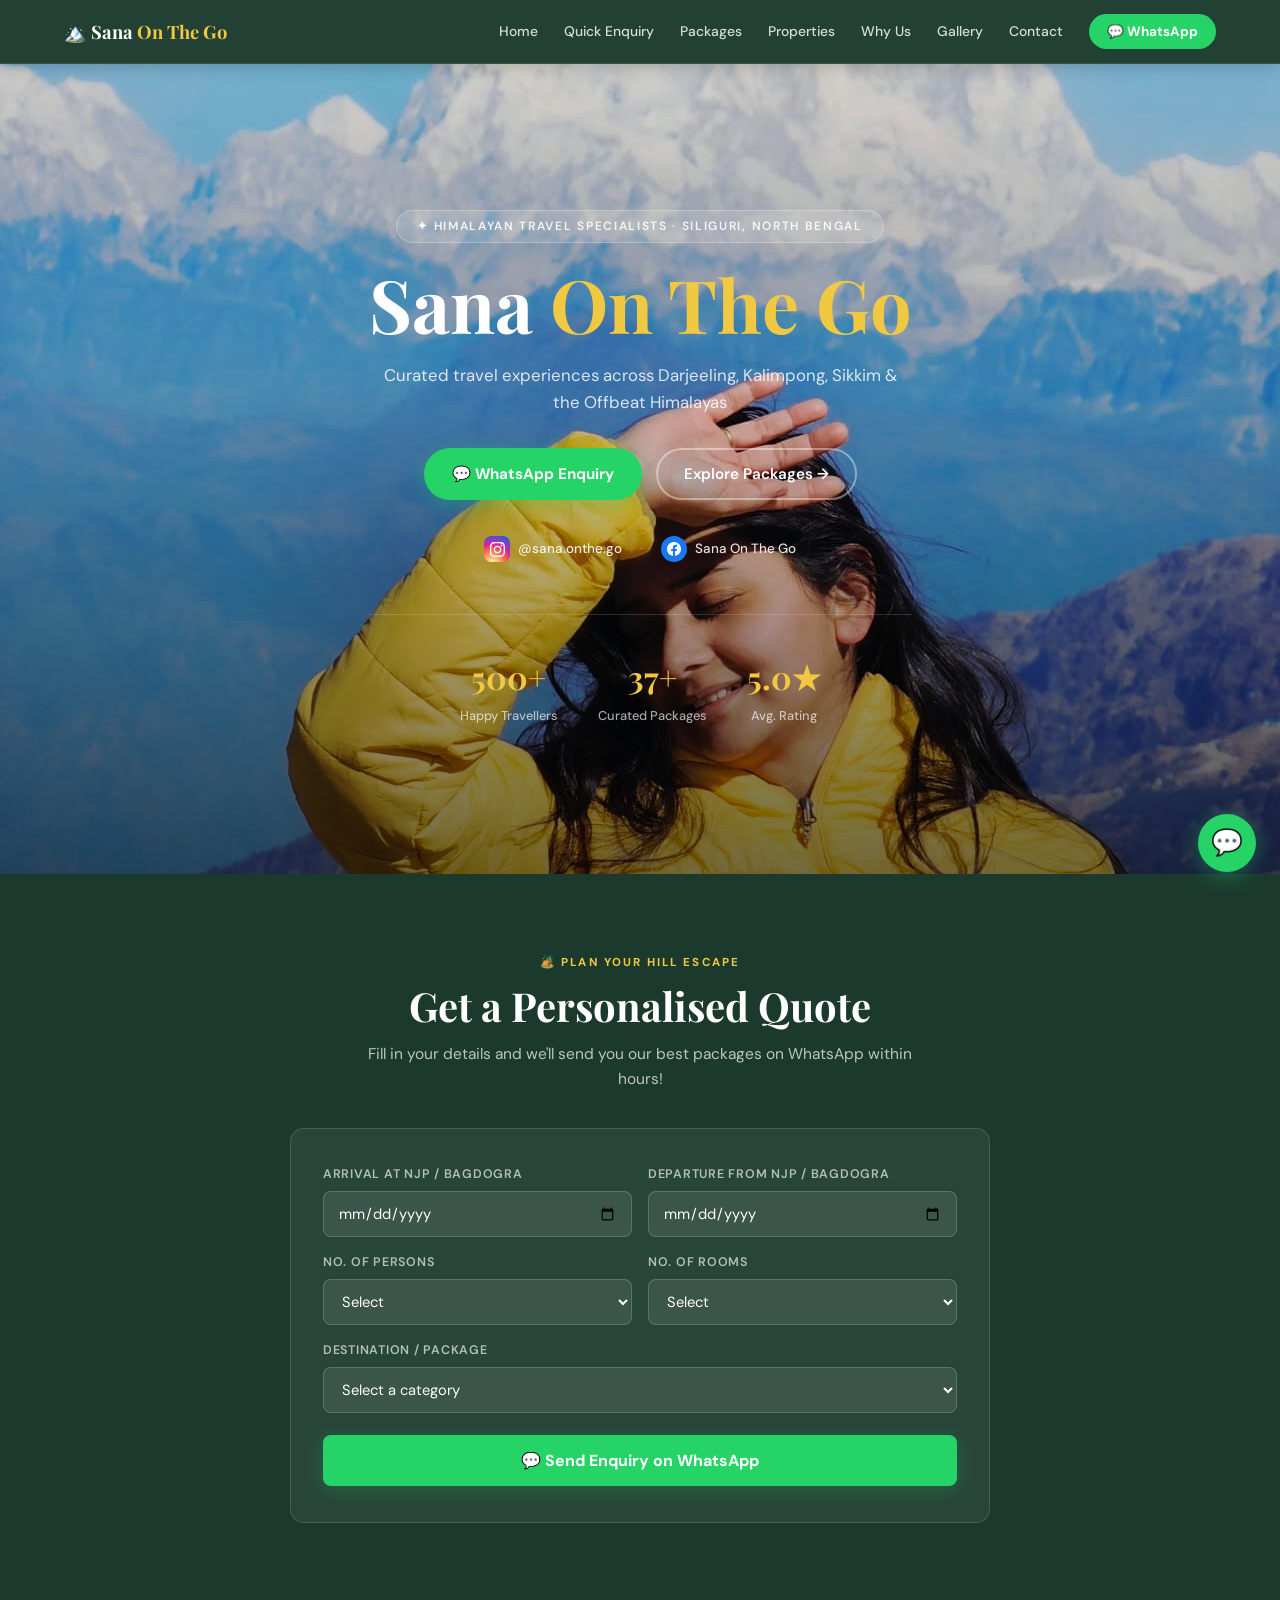
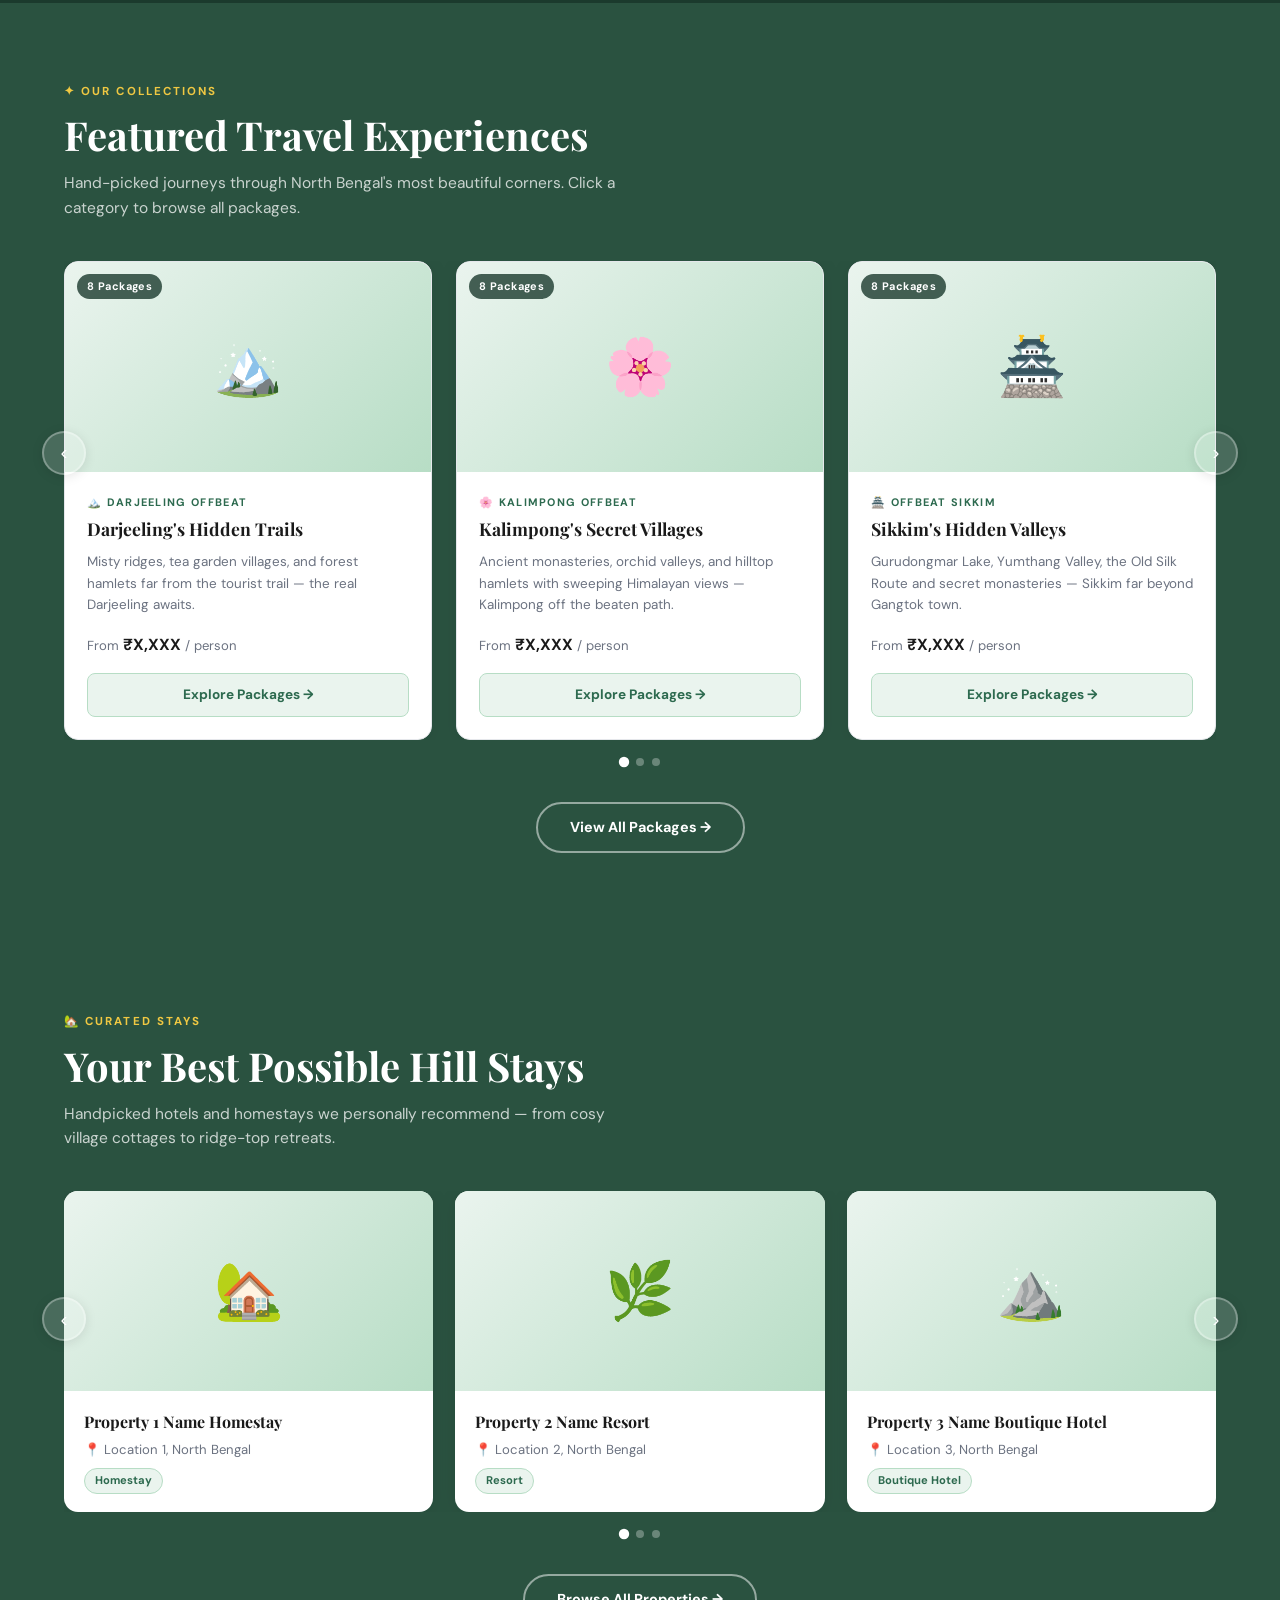
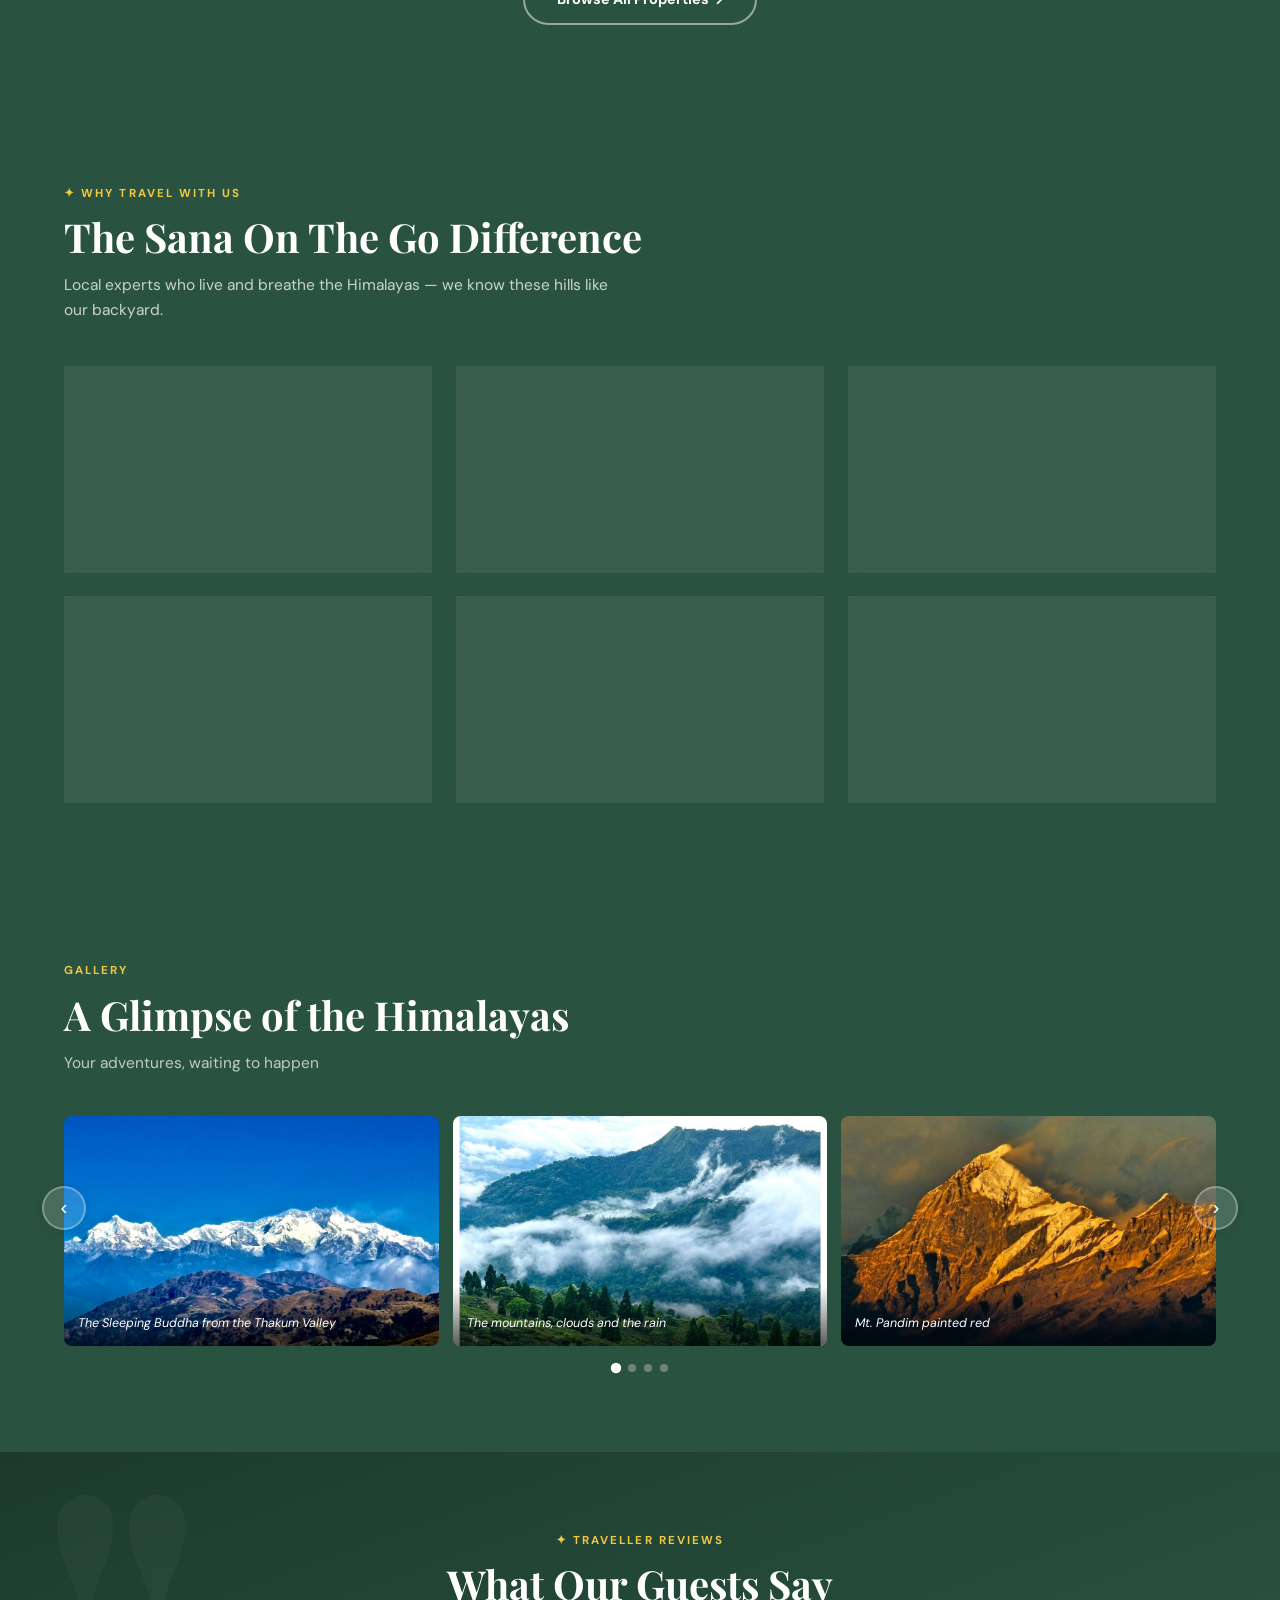
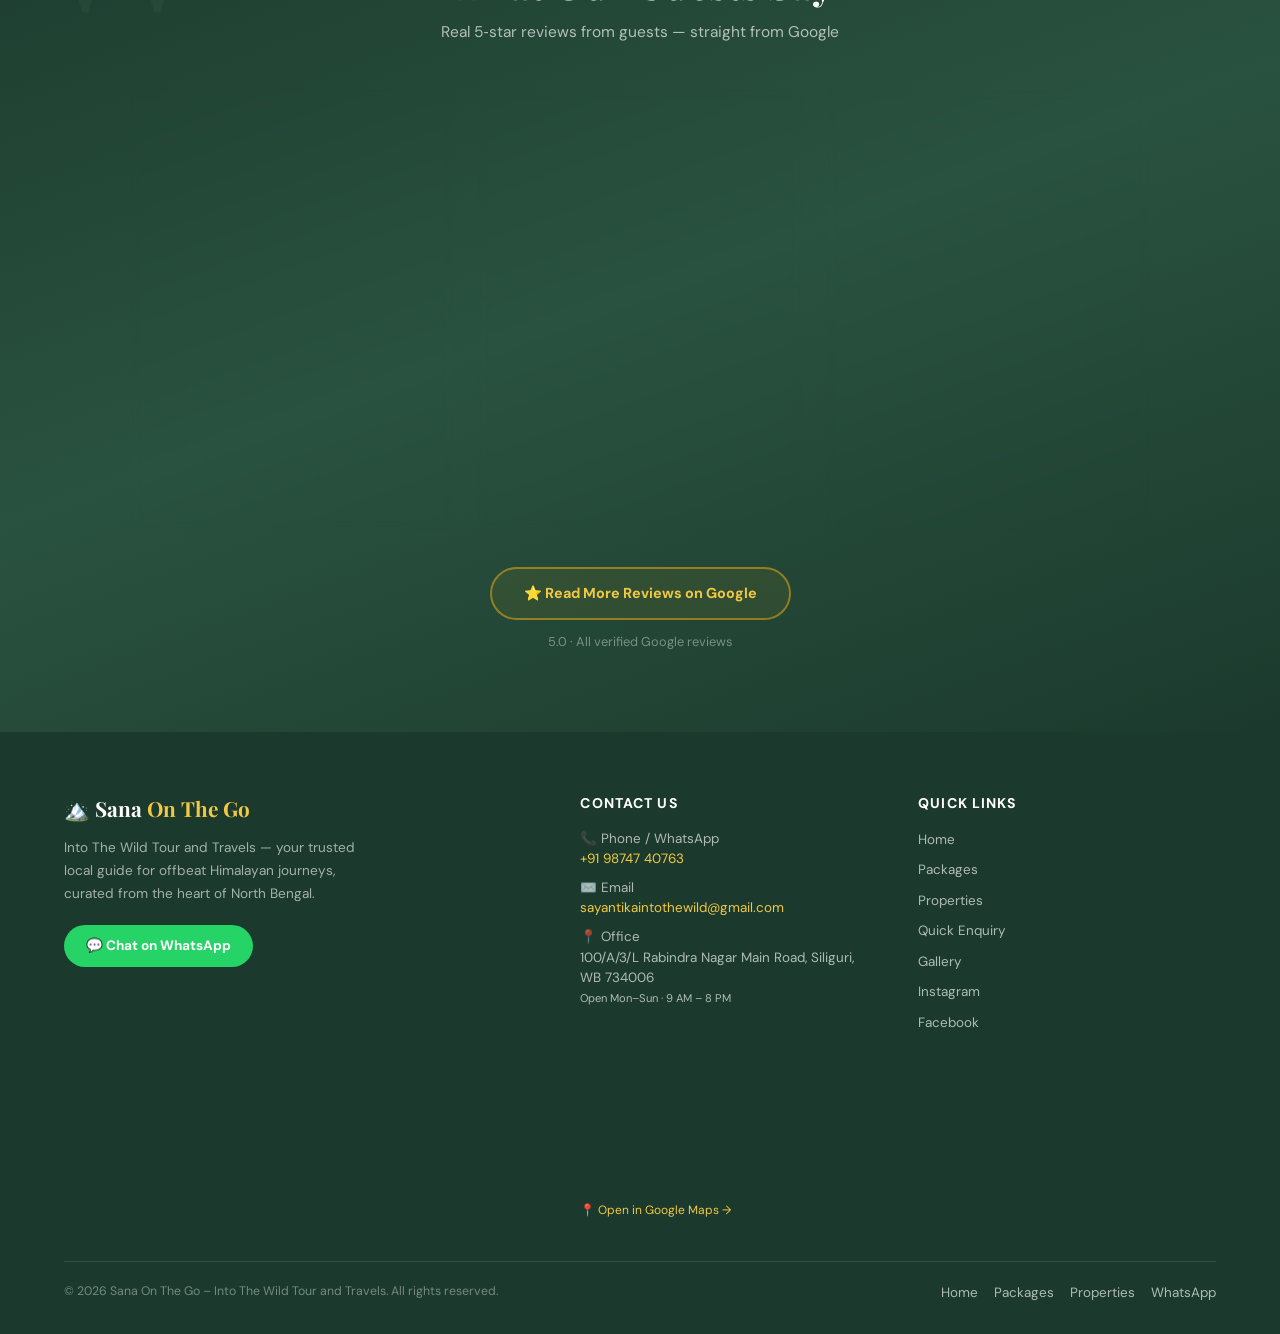
==== commit e0f4b1da: "Add new gallery images to index.html" ====
--- a/index.html
+++ b/index.html
@@ -719,6 +719,10 @@
         <div class="gal-slide"><img src="images/gallery-4.JPG" alt="Darjeeling"/><div class="gal-cap">Darjeeling, where the champagne of teas are made</div></div>
         <div class="gal-slide"><img src="images/gallery-5.jpeg" alt="Gurudongmar"/><div class="gal-cap">The breathtaking holy Gurudongmar Lake</div></div>
         <div class="gal-slide"><img src="images/gallery-6.JPG" alt="Hills"/><div class="gal-cap">Kahi door jab din dhal jaye</div></div>
+        <div class="gal-slide"><img src="images/gallery-7.JPG" alt="Hills"/><div class="gal-cap">Three Sisters- Everest,Makalu,Lhotse</div></div>
+        <div class="gal-slide"><img src="images/gallery-8.JPG" alt="Hills"/><div class="gal-cap">The Land of White Orchids,Kurseong</div></div>
+        <div class="gal-slide"><img src="images/gallery-9.JPG" alt="Hills"/><div class="gal-cap">Rhododendron,The postman of Spring</div></div>
+        <div class="gal-slide"><img src="images/gallery-10.JPG" alt="Hills"/><div class="gal-cap">The Famous Dow Hill School and endless stories</div></div>
       </div>
     </div>
     <button class="sl-btn next" id="galNext" aria-label="Next">&#8250;</button>
